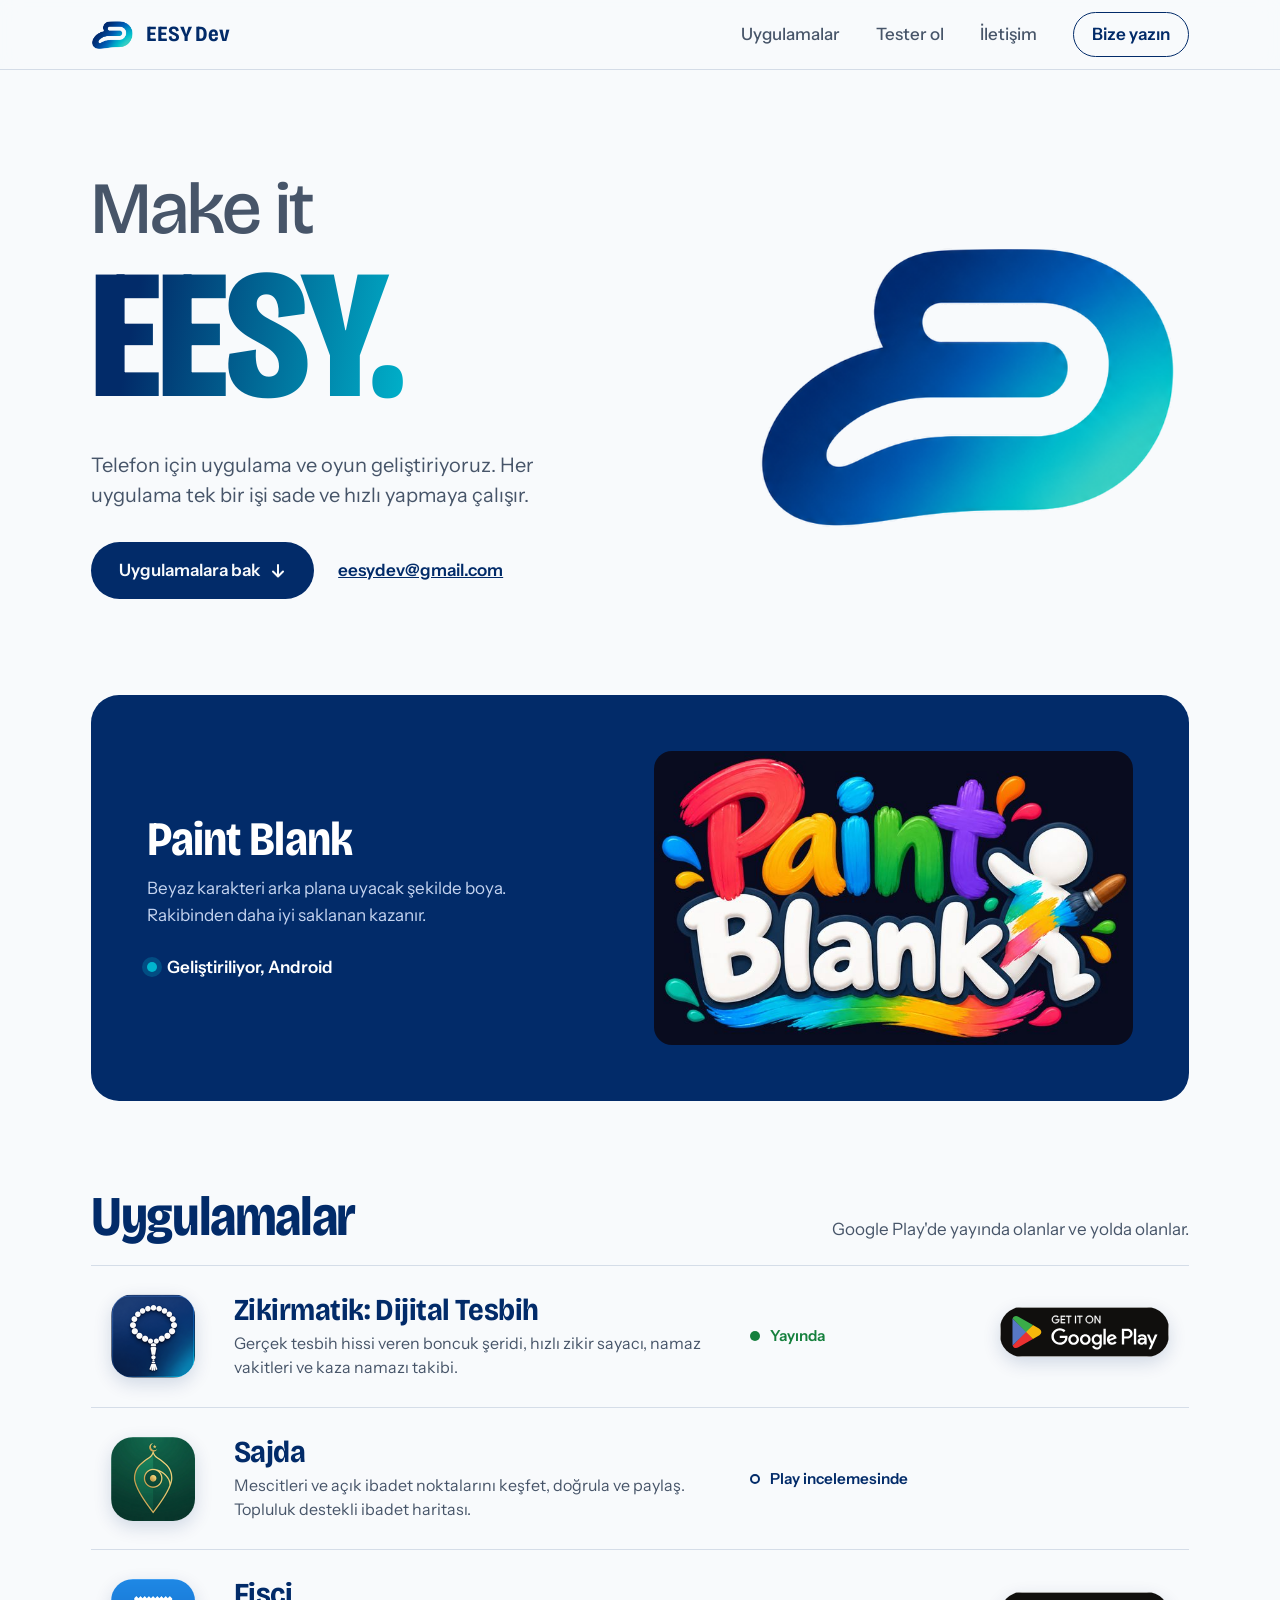
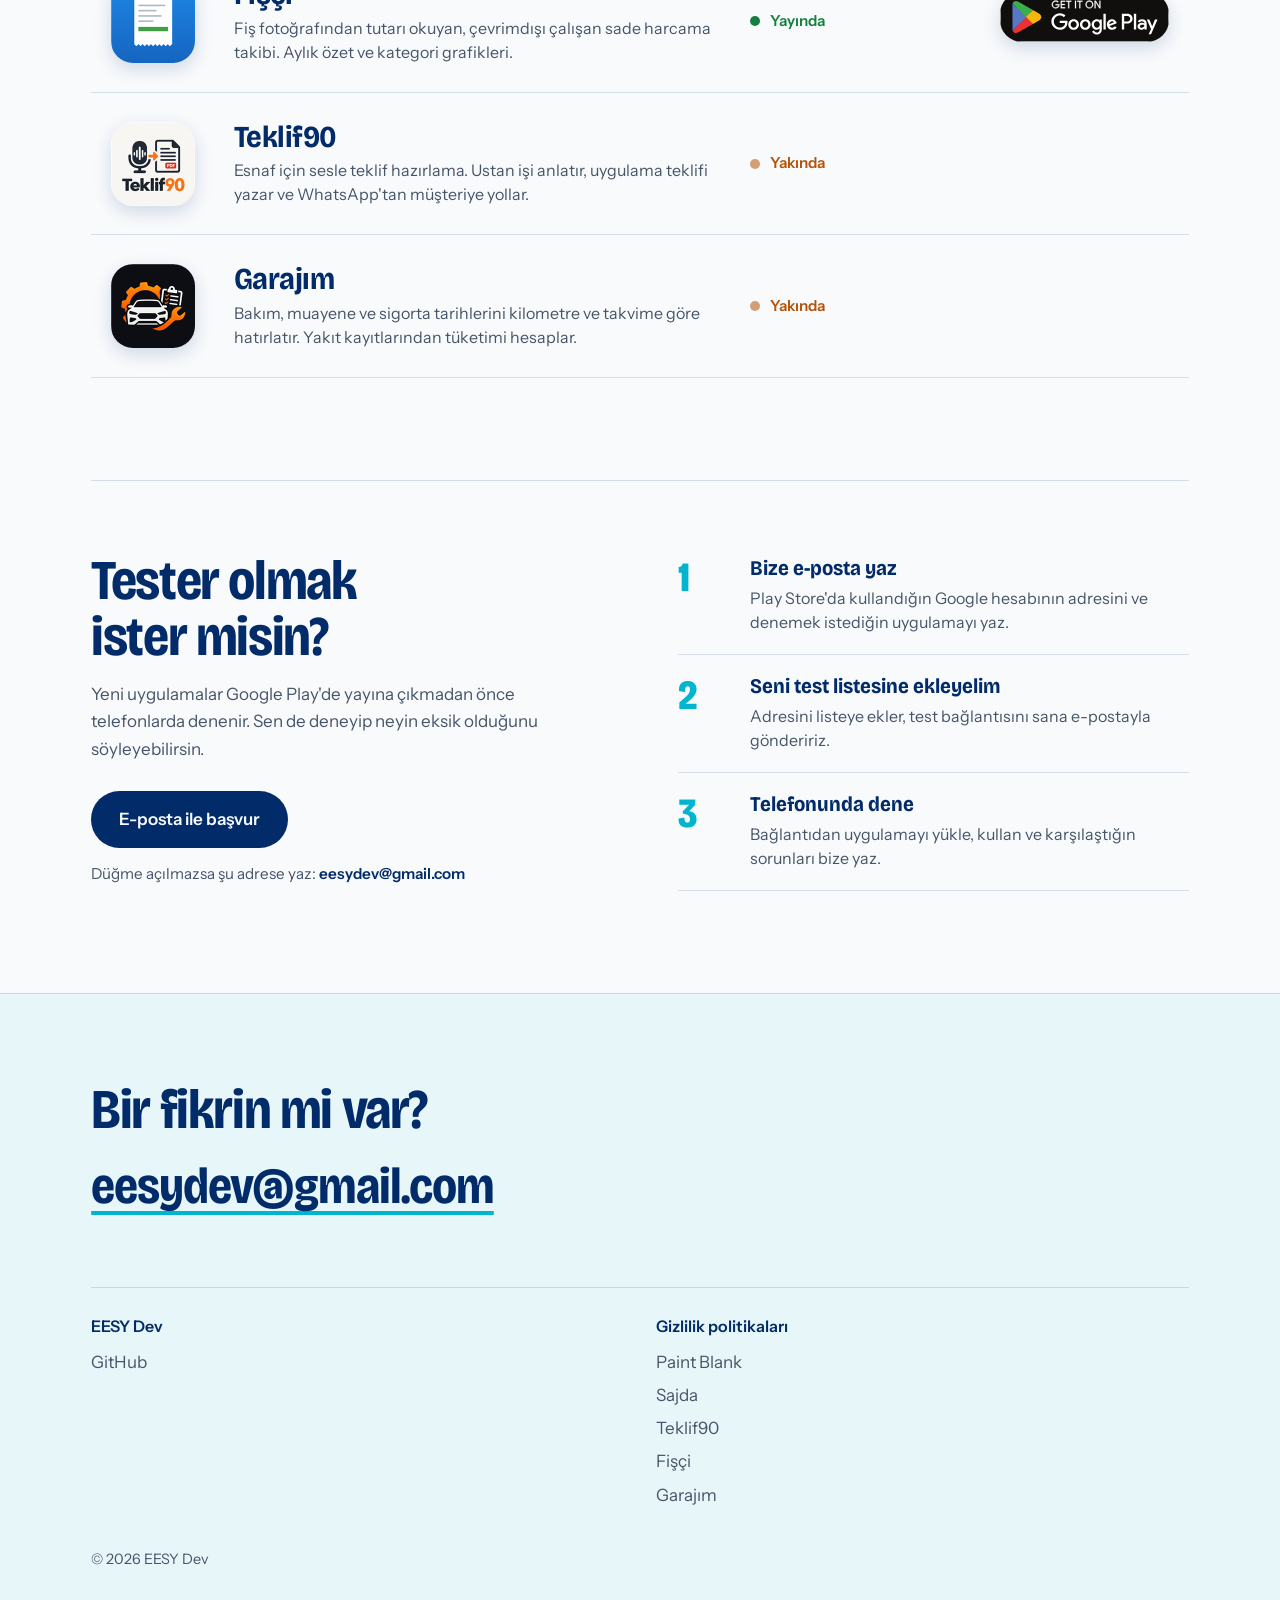
==== index.html @ b3c05db6 "Fişçi Play'de yayında: satır yeşil duruma alındı, Play rozeti bağlandı com.eesydev.fis_takip bağlant" ====
<!DOCTYPE html>
<html lang="tr">
<head>
<meta charset="UTF-8">
<meta name="viewport" content="width=device-width, initial-scale=1.0">
<title>EESY Dev | Make it EESY</title>
<meta name="description" content="EESY Dev telefon için uygulama ve oyun geliştirir. Zikirmatik ve Fişçi Google Play'de yayında; Sajda Play incelemesinde, Teklif90 ve Garajım yakında. Paint Blank geliştiriliyor.">
<meta name="author" content="EESY Dev">
<meta name="theme-color" content="#F8FAFC">
<link rel="icon" type="image/png" href="icons/favicon.png">
<link rel="apple-touch-icon" href="icons/favicon.png">
<meta property="og:type" content="website">
<meta property="og:title" content="EESY Dev | Make it EESY">
<meta property="og:description" content="EESY Dev telefon için uygulama ve oyun geliştirir. Zikirmatik ve Fişçi Google Play'de yayında; Sajda Play incelemesinde, Teklif90 ve Garajım yakında. Paint Blank geliştiriliyor.">
<meta property="og:image" content="https://emirsalih-dev.github.io/eesydev.github.io/icons/og-image.png">
<meta property="og:url" content="https://emirsalih-dev.github.io/eesydev.github.io/">
<meta name="twitter:card" content="summary_large_image">
<link rel="preconnect" href="https://fonts.googleapis.com">
<link rel="preconnect" href="https://fonts.gstatic.com" crossorigin>
<link href="https://fonts.googleapis.com/css2?family=Bricolage+Grotesque:opsz,wdth,wght@12..96,75..100,300..800&family=Instrument+Sans:wght@400;500;600&display=swap" rel="stylesheet">
<style>
  /* Düzen: sola yaslı büyük başlık + sağda kendini çizen logo şeridi; uygulamalar kart değil, ikonları renkli geniş satırlar. */
  :root {
    --paper: #F8FAFC;
    --ink: #0F172A;
    --navy: #022B69;
    --cyan: #00B5CD;
    --muted: #475569;
    --tint: #E6F6F9;
    --line: rgba(2, 43, 105, 0.14);
    --live: #15803D;
    --soon: #B45309;
    --display: "Bricolage Grotesque", "Segoe UI", system-ui, sans-serif;
    --body: "Instrument Sans", "Segoe UI", system-ui, sans-serif;
    --gutter: clamp(16px, 4vw, 56px);
    color-scheme: light;
  }

  * { box-sizing: border-box; }
  html { scroll-behavior: smooth; scroll-padding-top: 88px; }
  body {
    margin: 0;
    background: var(--paper);
    color: var(--ink);
    font: 400 1.0625rem/1.6 var(--body);
    -webkit-font-smoothing: antialiased;
  }
  a { color: inherit; }
  :focus-visible { outline: 3px solid var(--cyan); outline-offset: 3px; border-radius: 6px; }

  .wrap { width: 100%; max-width: 1200px; margin-inline: auto; padding-inline: var(--gutter); }

  /* ---------- Üst çubuk ---------- */
  .bar {
    position: sticky; top: env(safe-area-inset-top, 0px); z-index: 10;
    background: color-mix(in srgb, var(--paper) 88%, transparent);
    backdrop-filter: blur(10px);
    border-bottom: 1px solid var(--line);
  }
  .bar .wrap { display: flex; align-items: center; justify-content: space-between; gap: 16px; padding-block: 12px; }
  .brand { display: flex; align-items: center; gap: 12px; text-decoration: none; font: 700 1.35rem/1 var(--display); font-stretch: 85%; letter-spacing: -0.01em; color: var(--navy); }
  .brand img { height: 30px; width: auto; display: block; }
  .nav { display: flex; align-items: center; gap: clamp(16px, 3vw, 36px); }
  .nav a { text-decoration: none; font-weight: 500; color: var(--muted); }
  .nav a:hover { color: var(--navy); }
  .nav .mail { color: var(--navy); font-weight: 600; border: 1.5px solid var(--navy); padding: 8px 18px; border-radius: 999px; }
  .nav .mail:hover { background: var(--navy); color: var(--paper); }

  /* ---------- Hero ---------- */
  .hero { padding-block: clamp(40px, 8vw, 104px) clamp(48px, 8vw, 96px); }
  .hero .wrap { display: grid; grid-template-columns: minmax(0, 1.15fr) minmax(0, 0.85fr); align-items: center; gap: clamp(24px, 5vw, 72px); }
  h1 {
    margin: 0;
    font: 800 clamp(4.5rem, 15.5vw, 11.5rem)/0.84 var(--display);
    font-stretch: 82%;
    letter-spacing: -0.015em;
    color: var(--navy);
  }
  h1 span { display: block; }
  h1 .grad {
    width: fit-content;
    padding-right: 0.06em;
    background: linear-gradient(100deg, var(--navy) 15%, var(--cyan) 100%);
    -webkit-background-clip: text; background-clip: text;
    -webkit-text-fill-color: transparent; color: transparent;
  }
  h1 .small { font-size: 0.4em; font-weight: 500; font-stretch: 100%; letter-spacing: -0.02em; line-height: 1; margin-bottom: 0.18em; color: var(--muted); }
  .lede { max-width: 30rem; margin: clamp(24px, 3vw, 36px) 0 0; font-size: 1.25rem; line-height: 1.5; color: var(--muted); }
  .cta { display: flex; flex-wrap: wrap; align-items: center; gap: 12px 24px; margin-top: 32px; }
  .btn {
    display: inline-flex; align-items: center; gap: 10px;
    background: var(--navy); color: var(--paper);
    padding: 15px 28px; border-radius: 999px;
    font-weight: 600; text-decoration: none;
    transition: background .2s;
  }
  .btn:hover { background: #0a3d8f; }
  .btn svg { width: 16px; height: 16px; }
  .cta .plain { color: var(--navy); font-weight: 600; }

  .mark { width: 100%; max-width: 560px; justify-self: end; }
  .mark svg { display: block; width: 100%; height: auto; overflow: visible; }
  .pen { stroke-dasharray: 1; stroke-dashoffset: 1; animation: draw 2.6s cubic-bezier(.55, .05, .3, 1) .25s forwards; }
  @keyframes draw { to { stroke-dashoffset: 0; } }
  /* Çizgi bittiğinde kalmış olabilecek kıyıları yumuşakça doldurur, ani bir parça belirmez. */
  .net { opacity: 0; animation: net .7s ease-in 2.4s forwards; }
  @keyframes net { to { opacity: 1; } }

  /* ---------- Bölüm başlığı ---------- */
  .sec-head { display: flex; flex-wrap: wrap; align-items: baseline; justify-content: space-between; gap: 8px 32px; padding-bottom: 20px; }
  h2 { margin: 0; font: 700 clamp(2.25rem, 5vw, 3.5rem)/1 var(--display); font-stretch: 85%; letter-spacing: -0.025em; color: var(--navy); text-wrap: balance; }
  .sec-head p { margin: 0; color: var(--muted); max-width: 26rem; }

  /* ---------- Öne çıkan: Paint Blank ---------- */
  .feature { padding-bottom: clamp(48px, 7vw, 88px); }
  .panel {
    display: grid; grid-template-columns: minmax(0, 1fr) minmax(0, 1.05fr); align-items: center; gap: clamp(20px, 4vw, 56px);
    background: var(--navy); color: #EAF1FF;
    border-radius: 28px; padding: clamp(24px, 4.5vw, 56px);
    overflow: hidden;
  }
  .panel h3 { margin: 0 0 12px; font: 700 clamp(2rem, 4vw, 3rem)/1 var(--display); font-stretch: 85%; letter-spacing: -0.02em; color: #fff; }
  .panel p { margin: 0 0 24px; max-width: 28rem; color: #C5D4F0; }
  .panel .state { display: inline-flex; align-items: center; gap: 10px; font-weight: 600; color: #fff; }
  .panel .state i { width: 10px; height: 10px; border-radius: 50%; background: var(--cyan); box-shadow: 0 0 0 5px rgba(0, 181, 205, .25); }
  .panel img { display: block; width: 100%; height: auto; border-radius: 18px; }

  /* ---------- Uygulama satırları ---------- */
  .apps { padding-bottom: clamp(56px, 8vw, 104px); }
  .rows { list-style: none; margin: 0; padding: 0; border-top: 1px solid var(--line); }
  .row {
    display: grid; grid-template-columns: 84px minmax(0, 1fr) 190px 190px; align-items: center; gap: 12px clamp(16px, 3vw, 40px);
    padding: clamp(18px, 2.4vw, 28px) clamp(8px, 1.6vw, 20px);
    border-bottom: 1px solid var(--line);
    transition: background .25s;
  }
  .row:hover { background: var(--tint); }
  .row img { width: 84px; height: 84px; border-radius: 22px; display: block; box-shadow: 0 6px 18px rgba(2, 43, 105, .16); }
  .row h3 { margin: 0 0 4px; font: 700 clamp(1.4rem, 2.4vw, 1.9rem)/1.1 var(--display); font-stretch: 90%; letter-spacing: -0.015em; color: var(--navy); }
  .row p { margin: 0; color: var(--muted); max-width: 40rem; font-size: 1rem; line-height: 1.5; }
  .status { display: inline-flex; align-items: center; gap: 10px; font-weight: 600; font-size: .95rem; }
  .status i { width: 10px; height: 10px; border-radius: 50%; flex: none; }
  .st-live i { background: var(--live); } .st-live { color: var(--live); }
  .st-review i { background: transparent; border: 2px solid var(--navy); } .st-review { color: var(--navy); }
  .st-soon i { background: var(--soon); opacity: .55; } .st-soon { color: var(--soon); }
  .act { justify-self: end; }
  .play { display: inline-block; line-height: 0; border-radius: 8px; }
  .play img { display: block; height: 50px; width: auto; transition: transform .2s; }
  .play:hover img { transform: translateY(-2px); }

  /* ---------- Tester çağrısı ---------- */
  .tester { padding-bottom: clamp(56px, 8vw, 104px); }
  .tester-grid { display: grid; grid-template-columns: minmax(0, 1fr) minmax(0, 1fr); gap: clamp(28px, 6vw, 88px); align-items: start; border-top: 1px solid var(--line); padding-top: clamp(40px, 6vw, 72px); }
  .tester p { margin: 16px 0 0; color: var(--muted); max-width: 30rem; }
  .tester .cta { margin-top: 28px; }
  .tester .addr { margin-top: 14px; font-size: .95rem; color: var(--muted); }
  .tester .addr b { color: var(--navy); font-weight: 600; user-select: all; }
  .steps { list-style: none; margin: 0; padding: 0; counter-reset: step; }
  .steps li { counter-increment: step; display: grid; grid-template-columns: 56px minmax(0, 1fr); gap: 16px; padding-block: 20px; border-bottom: 1px solid var(--line); }
  .steps li:first-child { padding-top: 4px; }
  .steps li::before { content: counter(step); font: 800 2.6rem/1 var(--display); font-stretch: 80%; color: var(--cyan); }
  .steps h3 { margin: 0 0 4px; font: 700 1.3rem/1.2 var(--display); font-stretch: 90%; color: var(--navy); }
  .steps p { margin: 0; font-size: 1rem; line-height: 1.5; }

  /* ---------- İletişim + alt bilgi ---------- */
  footer { background: var(--tint); border-top: 1px solid var(--line); padding-block: clamp(48px, 7vw, 88px) 32px; }
  .contact h2 { margin-bottom: 20px; }
  .mailaddr { display: inline-block; font: 700 clamp(1.5rem, 4.6vw, 3.2rem)/1.1 var(--display); font-stretch: 85%; letter-spacing: -0.02em; color: var(--navy); text-decoration: underline; text-decoration-color: var(--cyan); text-decoration-thickness: 4px; text-underline-offset: 8px; overflow-wrap: anywhere; }
  .cols { display: grid; grid-template-columns: repeat(auto-fit, minmax(180px, 1fr)); gap: 32px; margin-top: clamp(40px, 6vw, 72px); padding-top: 28px; border-top: 1px solid var(--line); }
  .cols h4 { margin: 0 0 10px; font: 600 1rem var(--body); color: var(--navy); }
  .cols a { display: block; text-decoration: none; color: var(--muted); padding-block: 3px; }
  .cols a:hover { color: var(--navy); text-decoration: underline; }
  .copy { margin: 36px 0 0; color: var(--muted); font-size: .9rem; }

  /* ---------- Dar ekran ---------- */
  @media (max-width: 900px) {
    .hero .wrap { grid-template-columns: minmax(0, 1fr); }
    .mark { justify-self: start; max-width: 380px; order: -1; }
    .panel { grid-template-columns: minmax(0, 1fr); }
    .row { grid-template-columns: 64px minmax(0, 1fr); }
    .row img { width: 64px; height: 64px; border-radius: 17px; }
    .row .status, .row .act { grid-column: 2; justify-self: start; }
    .nav a:not(.mail) { display: none; }
    .tester-grid { grid-template-columns: minmax(0, 1fr); }
  }

  @media (prefers-reduced-motion: reduce) {
    html { scroll-behavior: auto; }
    .pen { animation: none; stroke-dashoffset: 0; }
    .net { animation: none; opacity: 1; }
  }
</style>
</head>
<body>

<header class="bar">
  <div class="wrap">
    <a class="brand" href="#top" aria-label="EESY Dev ana sayfa">
      <img src="icons/eesy-logo.png" alt="">
      <span>EESY Dev</span>
    </a>
    <nav class="nav" aria-label="Ana menü">
      <a href="#uygulamalar">Uygulamalar</a>
      <a href="#tester">Tester ol</a>
      <a href="#iletisim">İletişim</a>
      <a class="mail" href="#iletisim">Bize yazın</a>
    </nav>
  </div>
</header>

<main id="top">
  <section class="hero">
    <div class="wrap">
      <div>
        <h1><span class="small">Make it</span><span class="grad">EESY.</span></h1>
        <p class="lede">Telefon için uygulama ve oyun geliştiriyoruz. Her uygulama tek bir işi sade ve hızlı yapmaya çalışır.</p>
        <div class="cta">
          <a class="btn" href="#uygulamalar">Uygulamalara bak
            <svg viewBox="0 0 16 16" fill="none" stroke="currentColor" stroke-width="2" stroke-linecap="round" stroke-linejoin="round" aria-hidden="true"><path d="M8 2v11M3 8.5 8 13.5 13 8.5"/></svg>
          </a>
          <a class="plain" href="#iletisim">eesydev@gmail.com</a>
        </div>
      </div>

      <div class="mark" aria-hidden="true">
        <svg viewBox="0 0 620 430">
          <defs>
            <mask id="reveal" maskUnits="userSpaceOnUse" x="-20" y="-20" width="660" height="470">
              <path class="pen" pathLength="1" fill="none" stroke="#fff" stroke-width="170" stroke-linecap="round" stroke-linejoin="round"
                d="M215 75 C 260 30, 420 20, 500 60 S 600 180, 550 270 S 400 390, 250 385 S 40 380, 40 300 S 120 215, 200 190 L 330 192 L 450 185"/>
              <rect class="net" x="-20" y="-20" width="660" height="470" fill="#fff"/>
            </mask>
          </defs>
          <image id="logoImg" href="icons/eesy-logo.png" width="620" height="430" mask="url(#reveal)"/>
        </svg>
      </div>
    </div>
  </section>

  <section class="feature">
    <div class="wrap">
      <div class="panel">
        <div>
          <h3>Paint Blank</h3>
          <p>Beyaz karakteri arka plana uyacak şekilde boya. Rakibinden daha iyi saklanan kazanır.</p>
          <span class="state"><i></i>Geliştiriliyor, Android</span>
        </div>
        <img src="icons/paintblank.jpg" alt="Paint Blank logosu">
      </div>
    </div>
  </section>

  <section class="apps" id="uygulamalar">
    <div class="wrap">
      <div class="sec-head">
        <h2>Uygulamalar</h2>
        <p>Google Play'de yayında olanlar ve yolda olanlar.</p>
      </div>

      <ul class="rows">
        <li class="row">
          <img src="icons/app-zikirmatik.png" alt="Zikirmatik simgesi" width="84" height="84">
          <div>
            <h3>Zikirmatik: Dijital Tesbih</h3>
            <p>Gerçek tesbih hissi veren boncuk şeridi, hızlı zikir sayacı, namaz vakitleri ve kaza namazı takibi.</p>
          </div>
          <span class="status st-live"><i></i>Yayında</span>
          <div class="act"><a class="play" href="https://play.google.com/store/apps/details?id=com.eesydev.zikirmatik3dtesbih&amp;hl=tr" target="_blank" rel="noopener"><img src="icons/google-play-badge.svg" alt="Google Play'den indirin" width="169" height="50"></a></div>
        </li>

        <li class="row">
          <img src="icons/app-sajda.png" alt="Sajda simgesi" width="84" height="84">
          <div>
            <h3>Sajda</h3>
            <p>Mescitleri ve açık ibadet noktalarını keşfet, doğrula ve paylaş. Topluluk destekli ibadet haritası.</p>
          </div>
          <span class="status st-review"><i></i>Play incelemesinde</span>
        </li>

        <li class="row">
          <img src="icons/app-fisci.png" alt="Fişçi simgesi" width="84" height="84">
          <div>
            <h3>Fişçi</h3>
            <p>Fiş fotoğrafından tutarı okuyan, çevrimdışı çalışan sade harcama takibi. Aylık özet ve kategori grafikleri.</p>
          </div>
          <span class="status st-live"><i></i>Yayında</span>
          <div class="act"><a class="play" href="https://play.google.com/store/apps/details?id=com.eesydev.fis_takip&amp;hl=tr" target="_blank" rel="noopener"><img src="icons/google-play-badge.svg" alt="Google Play'den indirin" width="169" height="50"></a></div>
        </li>

        <li class="row">
          <img src="icons/app-teklif90.png" alt="Teklif90 simgesi" width="84" height="84">
          <div>
            <h3>Teklif90</h3>
            <p>Esnaf için sesle teklif hazırlama. Ustan işi anlatır, uygulama teklifi yazar ve WhatsApp'tan müşteriye yollar.</p>
          </div>
          <span class="status st-soon"><i></i>Yakında</span>
        </li>

        <li class="row">
          <img src="icons/app-garajim.png" alt="Garajım simgesi" width="84" height="84">
          <div>
            <h3>Garajım</h3>
            <p>Bakım, muayene ve sigorta tarihlerini kilometre ve takvime göre hatırlatır. Yakıt kayıtlarından tüketimi hesaplar.</p>
          </div>
          <span class="status st-soon"><i></i>Yakında</span>
        </li>
      </ul>
    </div>
  </section>

  <section class="tester" id="tester">
    <div class="wrap"><div class="tester-grid">
      <div>
        <h2>Tester olmak ister misin?</h2>
        <p>Yeni uygulamalar Google Play'de yayına çıkmadan önce telefonlarda denenir. Sen de deneyip neyin eksik olduğunu söyleyebilirsin.</p>
        <div class="cta">
          <a class="btn" href="mailto:eesydev@gmail.com?subject=Tester%20ba%C5%9Fvurusu&body=Merhaba%2C%0A%0ATester%20olmak%20istiyorum.%0A%0APlay%20Store'da%20kulland%C4%B1%C4%9F%C4%B1m%20Google%20hesab%C4%B1%20(Gmail%20adresim)%3A%20%0ADenemek%20istedi%C4%9Fim%20uygulama%3A%20%0ATelefon%20modelim%3A%20%0A">E-posta ile başvur</a>
        </div>
        <p class="addr">Düğme açılmazsa şu adrese yaz: <b>eesydev@gmail.com</b></p>
      </div>

      <ol class="steps">
        <li>
          <div>
            <h3>Bize e-posta yaz</h3>
            <p>Play Store'da kullandığın Google hesabının adresini ve denemek istediğin uygulamayı yaz.</p>
          </div>
        </li>
        <li>
          <div>
            <h3>Seni test listesine ekleyelim</h3>
            <p>Adresini listeye ekler, test bağlantısını sana e-postayla göndeririz.</p>
          </div>
        </li>
        <li>
          <div>
            <h3>Telefonunda dene</h3>
            <p>Bağlantıdan uygulamayı yükle, kullan ve karşılaştığın sorunları bize yaz.</p>
          </div>
        </li>
      </ol>
    </div></div>
  </section>
</main>

<footer id="iletisim">
  <div class="wrap">
    <div class="contact">
      <h2>Bir fikrin mi var?</h2>
      <a class="mailaddr" href="mailto:eesydev@gmail.com">eesydev@gmail.com</a>
    </div>

    <div class="cols">
      <div>
        <h4>EESY Dev</h4>
        <a href="https://github.com/emirsalih-dev" target="_blank" rel="noopener">GitHub</a>
      </div>
      <div>
        <h4>Gizlilik politikaları</h4>
        <a href="paintblank/privacy.html">Paint Blank</a>
        <a href="sajda/privacy.html">Sajda</a>
        <a href="teklif90/privacy.html">Teklif90</a>
        <a href="fisci/privacy.html">Fişçi</a>
        <a href="garajim/privacy.html">Garajım</a>
      </div>
    </div>
    <p class="copy">&copy; 2026 EESY Dev</p>
  </div>
</footer>

<script>
  // Çizim bitince maskeyi kaldır: köşelerde eksik kalan yer olmasın.
  (function () {
    var img = document.getElementById('logoImg');
    var net = document.querySelector('.net');
    if (!img || !net) return;
    var done = function () { img.removeAttribute('mask'); };
    net.addEventListener('animationend', done);
    if (window.matchMedia('(prefers-reduced-motion: reduce)').matches) done();
  })();
</script>
</body>
</html>
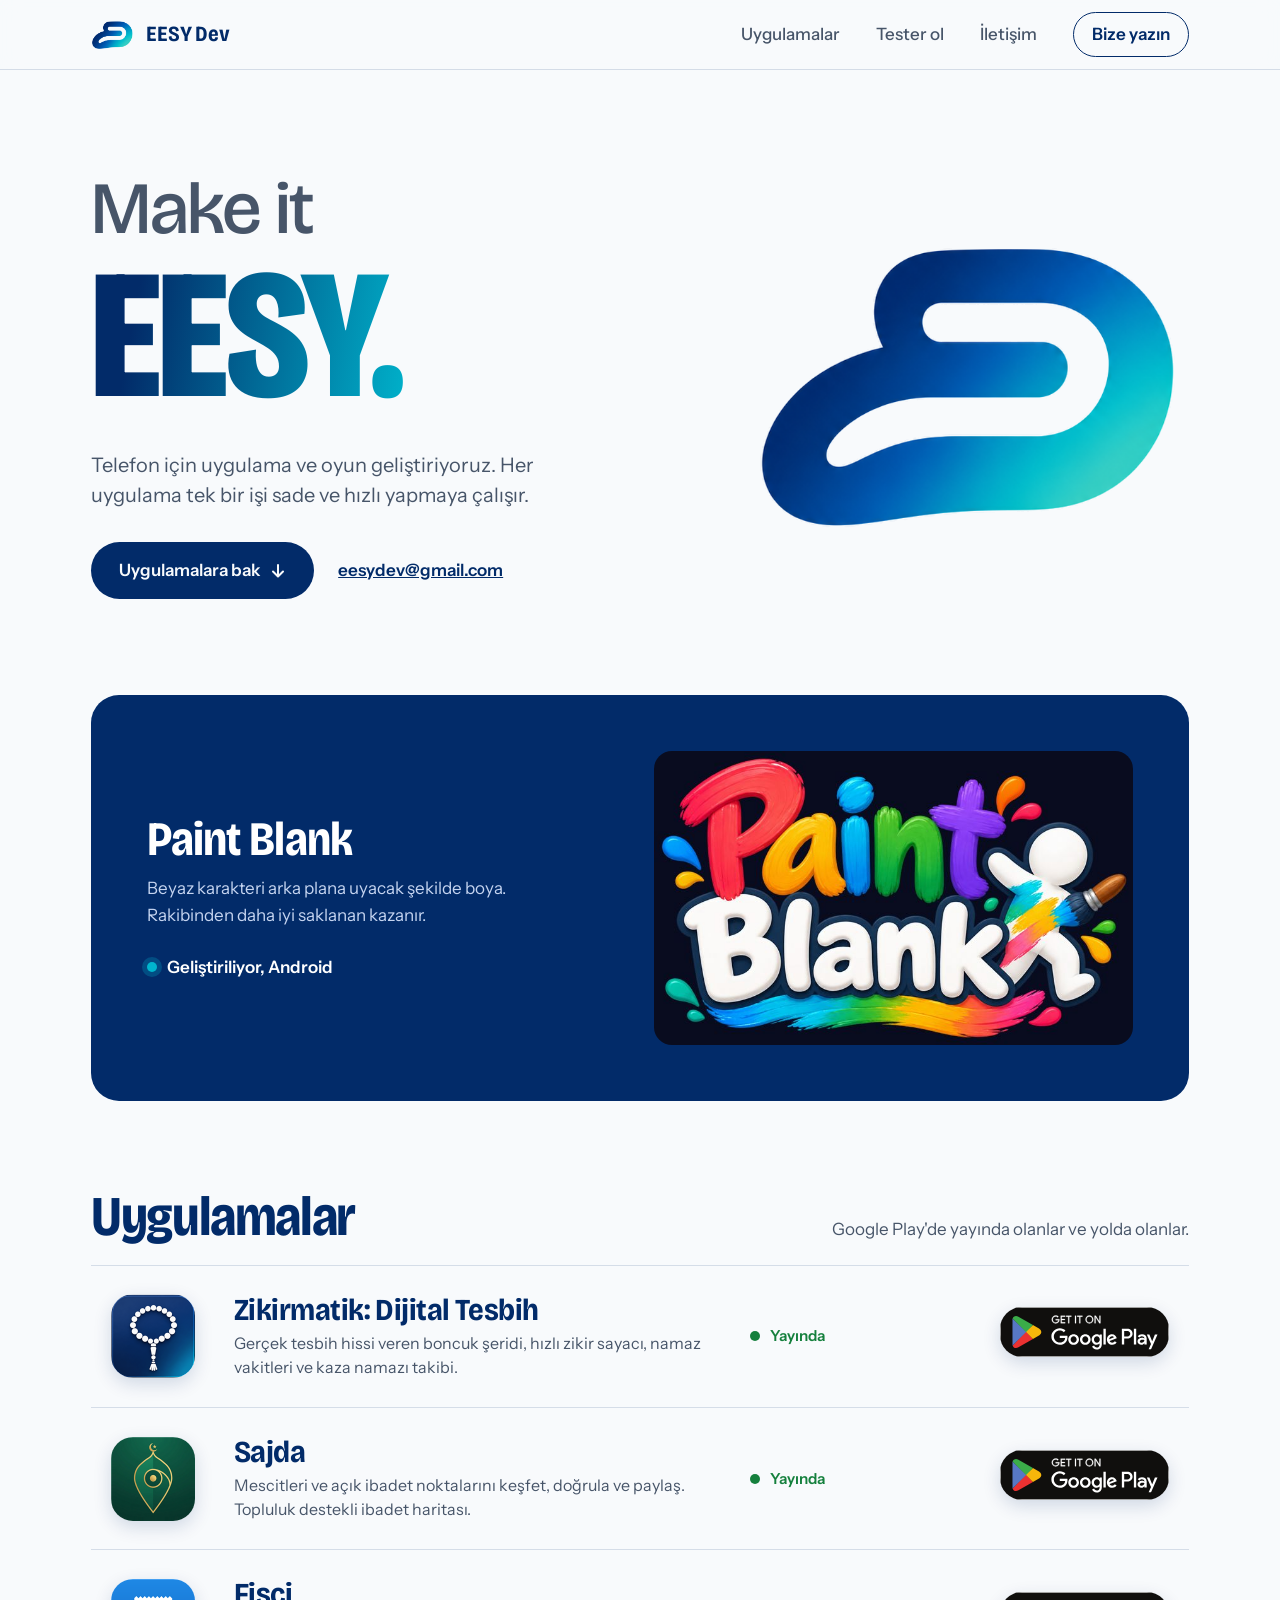
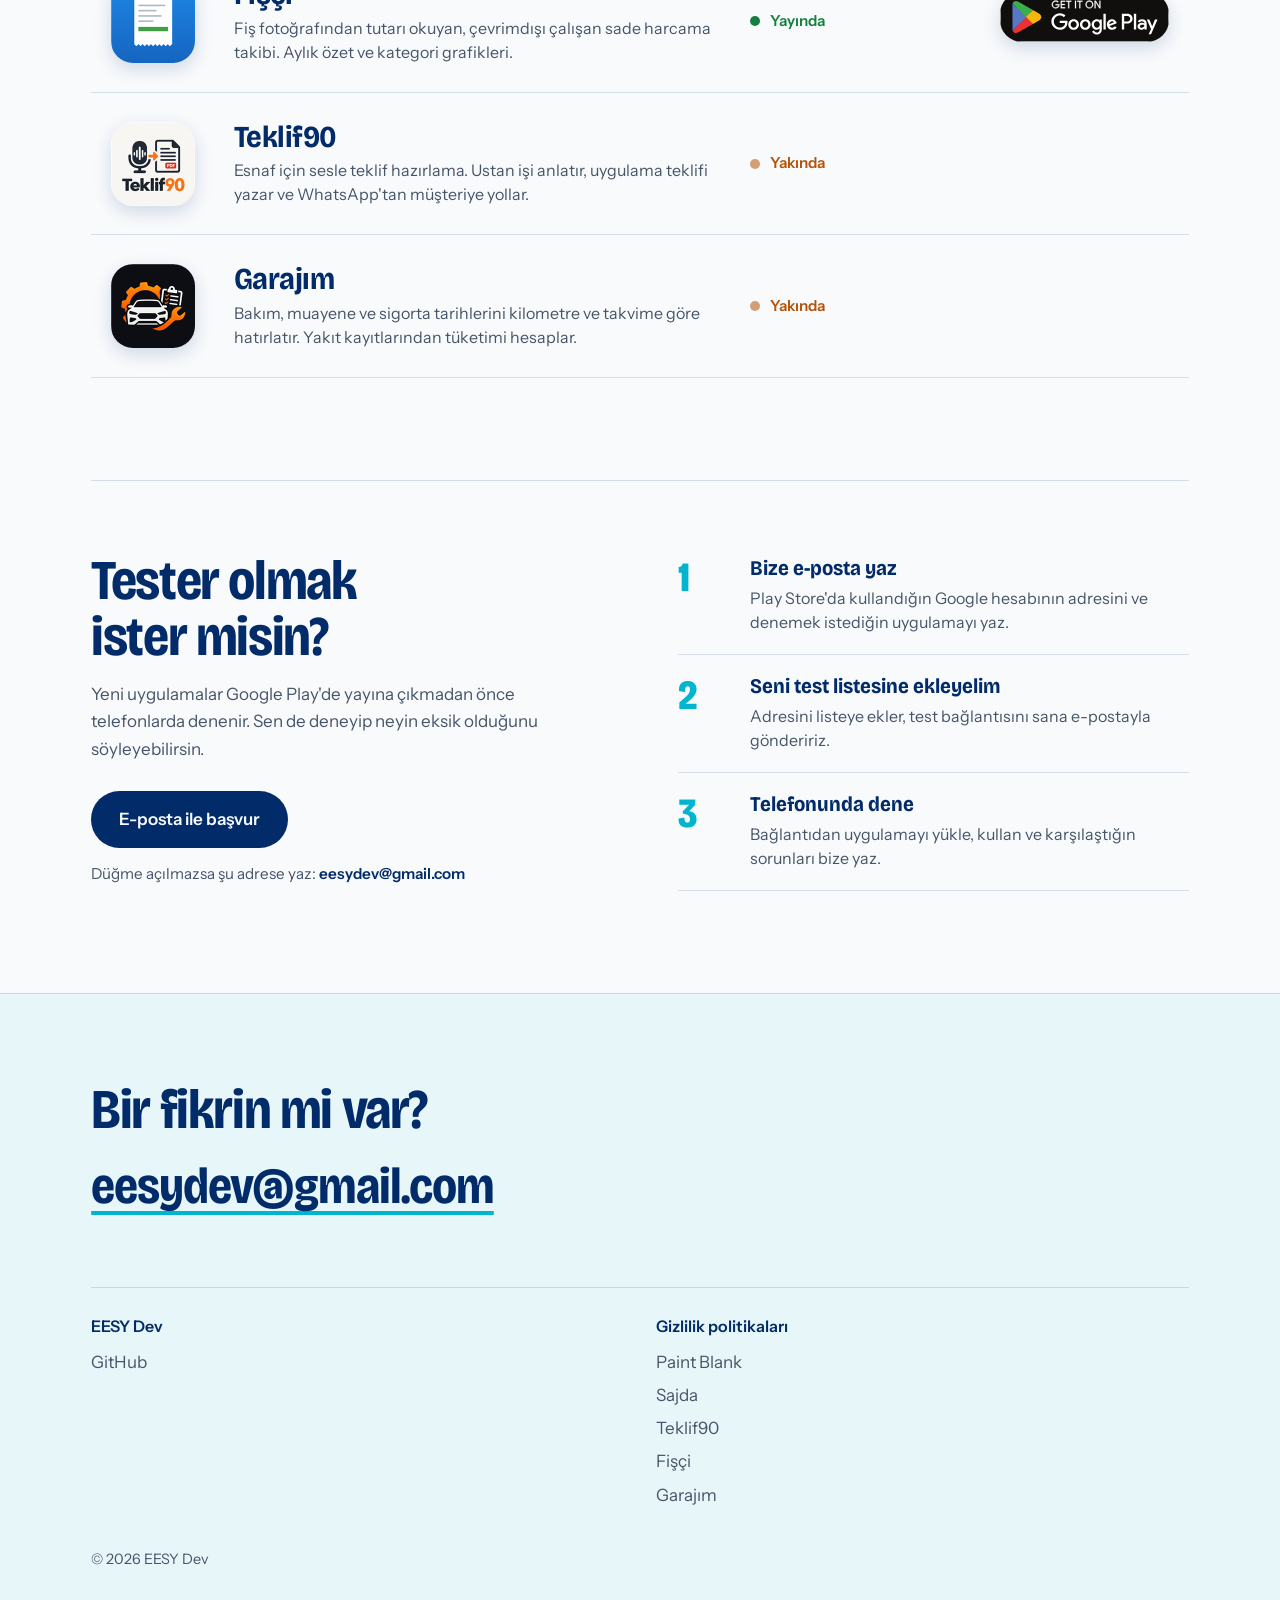
==== commit 743de674: "Sajda Play'de yayında: satır yeşil duruma alındı, Play rozeti bağlandı" ====
--- a/index.html
+++ b/index.html
@@ -4,14 +4,14 @@
 <meta charset="UTF-8">
 <meta name="viewport" content="width=device-width, initial-scale=1.0">
 <title>EESY Dev | Make it EESY</title>
-<meta name="description" content="EESY Dev telefon için uygulama ve oyun geliştirir. Zikirmatik ve Fişçi Google Play'de yayında; Sajda Play incelemesinde, Teklif90 ve Garajım yakında. Paint Blank geliştiriliyor.">
+<meta name="description" content="EESY Dev telefon için uygulama ve oyun geliştirir. Zikirmatik, Sajda ve Fişçi Google Play'de yayında; Teklif90 ve Garajım yakında. Paint Blank geliştiriliyor.">
 <meta name="author" content="EESY Dev">
 <meta name="theme-color" content="#F8FAFC">
 <link rel="icon" type="image/png" href="icons/favicon.png">
 <link rel="apple-touch-icon" href="icons/favicon.png">
 <meta property="og:type" content="website">
 <meta property="og:title" content="EESY Dev | Make it EESY">
-<meta property="og:description" content="EESY Dev telefon için uygulama ve oyun geliştirir. Zikirmatik ve Fişçi Google Play'de yayında; Sajda Play incelemesinde, Teklif90 ve Garajım yakında. Paint Blank geliştiriliyor.">
+<meta property="og:description" content="EESY Dev telefon için uygulama ve oyun geliştirir. Zikirmatik, Sajda ve Fişçi Google Play'de yayında; Teklif90 ve Garajım yakında. Paint Blank geliştiriliyor.">
 <meta property="og:image" content="https://emirsalih-dev.github.io/eesydev.github.io/icons/og-image.png">
 <meta property="og:url" content="https://emirsalih-dev.github.io/eesydev.github.io/">
 <meta name="twitter:card" content="summary_large_image">
@@ -274,7 +274,8 @@
             <h3>Sajda</h3>
             <p>Mescitleri ve açık ibadet noktalarını keşfet, doğrula ve paylaş. Topluluk destekli ibadet haritası.</p>
           </div>
-          <span class="status st-review"><i></i>Play incelemesinde</span>
+          <span class="status st-live"><i></i>Yayında</span>
+          <div class="act"><a class="play" href="https://play.google.com/store/apps/details?id=com.eesydev.sajda&amp;hl=tr" target="_blank" rel="noopener"><img src="icons/google-play-badge.svg" alt="Google Play'den indirin" width="169" height="50"></a></div>
         </li>
 
         <li class="row">
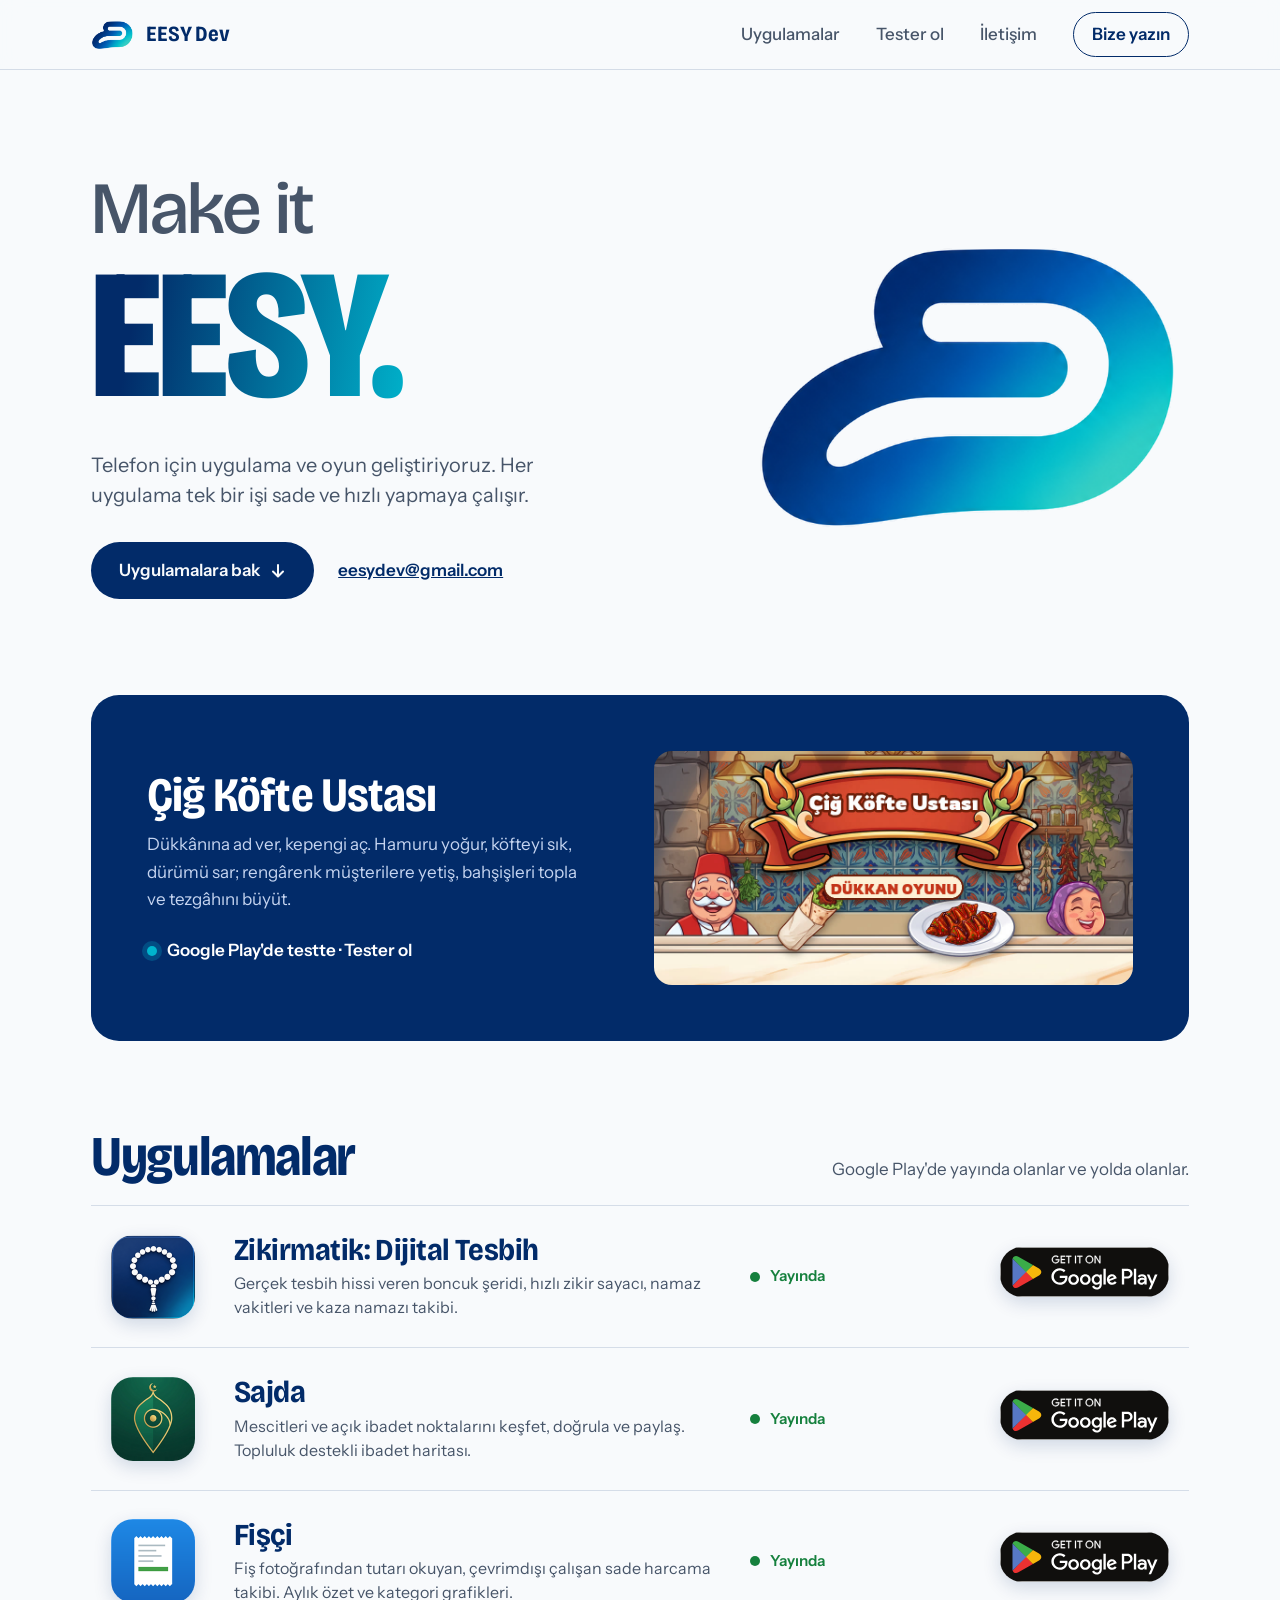
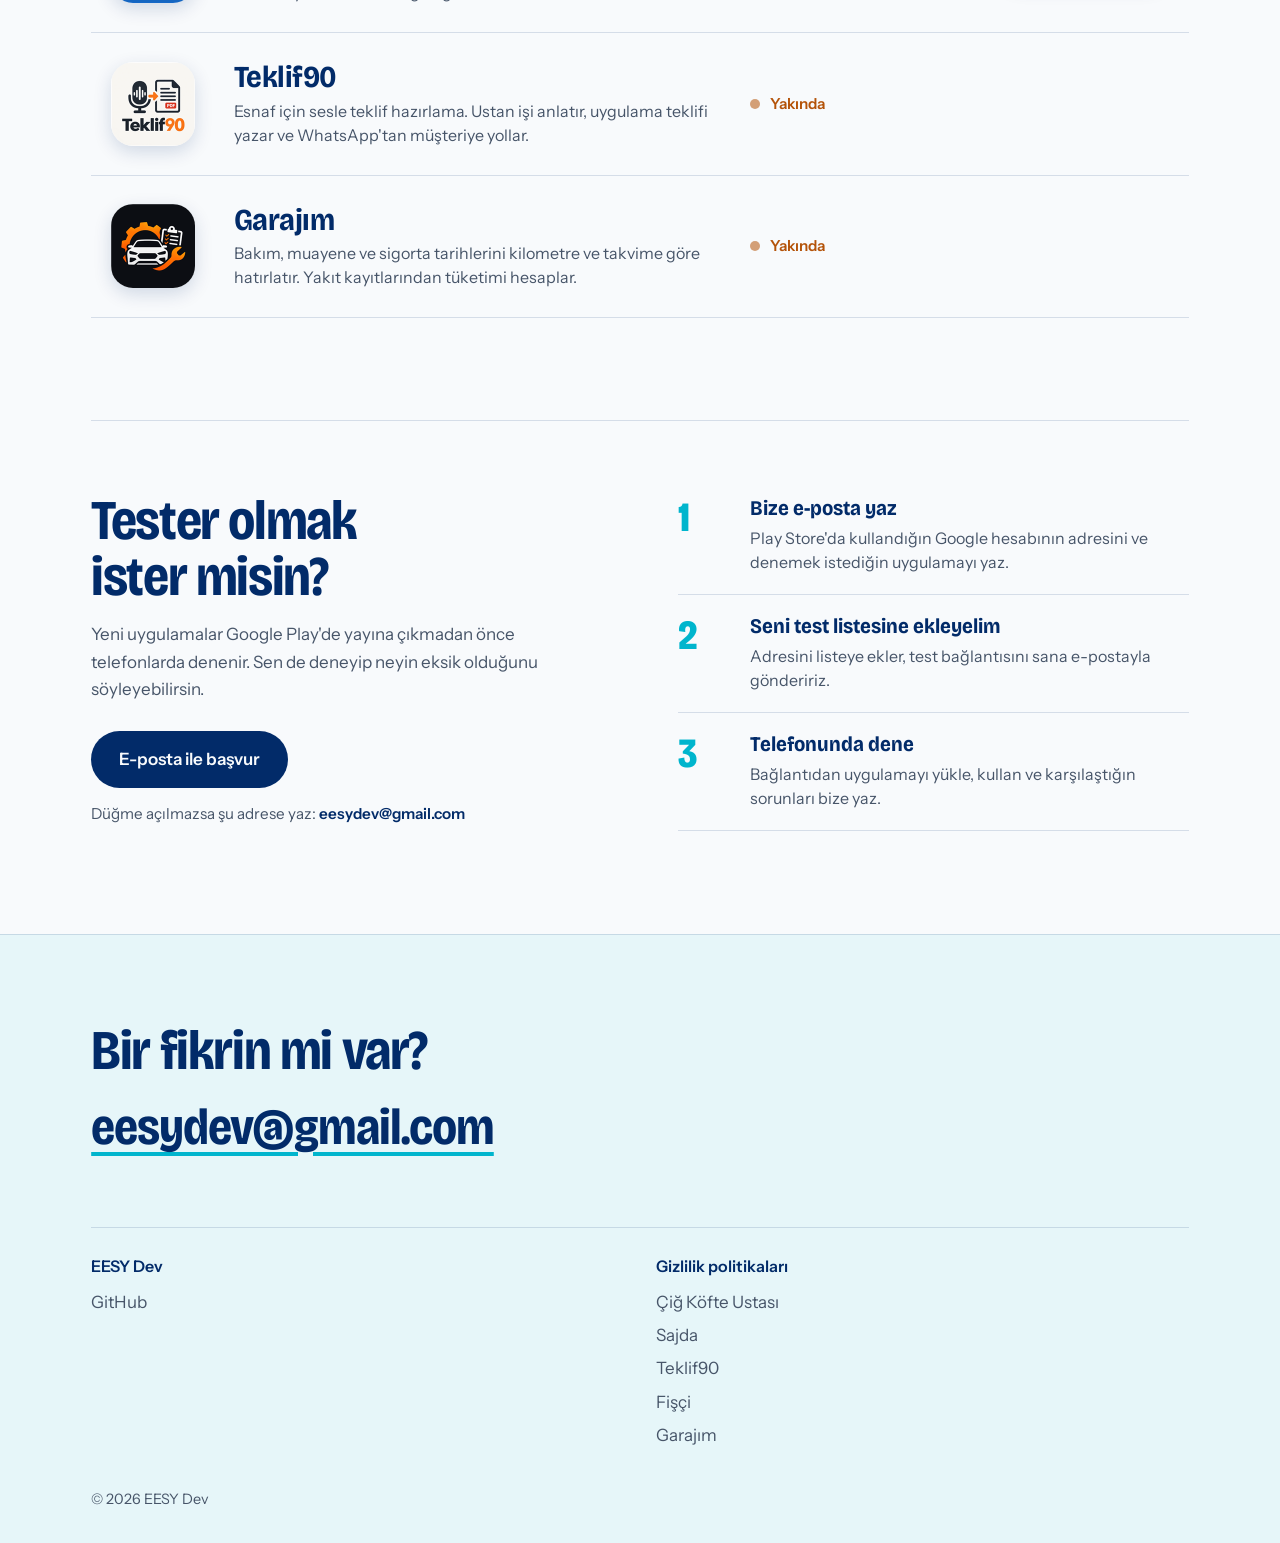
==== commit be6d9ebd: "Ana sayfa: Paint Blank askıya alındı, öne çıkan oyun Çiğ Köfte Ustası Co-Authored-By: Claude Opus 5." ====
--- a/index.html
+++ b/index.html
@@ -4,14 +4,14 @@
 <meta charset="UTF-8">
 <meta name="viewport" content="width=device-width, initial-scale=1.0">
 <title>EESY Dev | Make it EESY</title>
-<meta name="description" content="EESY Dev telefon için uygulama ve oyun geliştirir. Zikirmatik, Sajda ve Fişçi Google Play'de yayında; Teklif90 ve Garajım yakında. Paint Blank geliştiriliyor.">
+<meta name="description" content="EESY Dev telefon için uygulama ve oyun geliştirir. Zikirmatik, Sajda ve Fişçi Google Play'de yayında; Çiğ Köfte Ustası testte; Teklif90 ve Garajım yakında.">
 <meta name="author" content="EESY Dev">
 <meta name="theme-color" content="#F8FAFC">
 <link rel="icon" type="image/png" href="icons/favicon.png">
 <link rel="apple-touch-icon" href="icons/favicon.png">
 <meta property="og:type" content="website">
 <meta property="og:title" content="EESY Dev | Make it EESY">
-<meta property="og:description" content="EESY Dev telefon için uygulama ve oyun geliştirir. Zikirmatik, Sajda ve Fişçi Google Play'de yayında; Teklif90 ve Garajım yakında. Paint Blank geliştiriliyor.">
+<meta property="og:description" content="EESY Dev telefon için uygulama ve oyun geliştirir. Zikirmatik, Sajda ve Fişçi Google Play'de yayında; Çiğ Köfte Ustası testte; Teklif90 ve Garajım yakında.">
 <meta property="og:image" content="https://emirsalih-dev.github.io/eesydev.github.io/icons/og-image.png">
 <meta property="og:url" content="https://emirsalih-dev.github.io/eesydev.github.io/">
 <meta name="twitter:card" content="summary_large_image">
@@ -111,7 +111,7 @@
   h2 { margin: 0; font: 700 clamp(2.25rem, 5vw, 3.5rem)/1 var(--display); font-stretch: 85%; letter-spacing: -0.025em; color: var(--navy); text-wrap: balance; }
   .sec-head p { margin: 0; color: var(--muted); max-width: 26rem; }
 
-  /* ---------- Öne çıkan: Paint Blank ---------- */
+  /* ---------- Öne çıkan: Çiğ Köfte Ustası ---------- */
   .feature { padding-bottom: clamp(48px, 7vw, 88px); }
   .panel {
     display: grid; grid-template-columns: minmax(0, 1fr) minmax(0, 1.05fr); align-items: center; gap: clamp(20px, 4vw, 56px);
@@ -121,7 +121,7 @@
   }
   .panel h3 { margin: 0 0 12px; font: 700 clamp(2rem, 4vw, 3rem)/1 var(--display); font-stretch: 85%; letter-spacing: -0.02em; color: #fff; }
   .panel p { margin: 0 0 24px; max-width: 28rem; color: #C5D4F0; }
-  .panel .state { display: inline-flex; align-items: center; gap: 10px; font-weight: 600; color: #fff; }
+  .panel .state { text-decoration: none; display: inline-flex; align-items: center; gap: 10px; font-weight: 600; color: #fff; }
   .panel .state i { width: 10px; height: 10px; border-radius: 50%; background: var(--cyan); box-shadow: 0 0 0 5px rgba(0, 181, 205, .25); }
   .panel img { display: block; width: 100%; height: auto; border-radius: 18px; }
 
@@ -241,11 +241,11 @@
     <div class="wrap">
       <div class="panel">
         <div>
-          <h3>Paint Blank</h3>
-          <p>Beyaz karakteri arka plana uyacak şekilde boya. Rakibinden daha iyi saklanan kazanır.</p>
-          <span class="state"><i></i>Geliştiriliyor, Android</span>
+          <h3>Çiğ Köfte Ustası</h3>
+          <p>Dükkânına ad ver, kepengi aç. Hamuru yoğur, köfteyi sık, dürümü sar; rengârenk müşterilere yetiş, bahşişleri topla ve tezgâhını büyüt.</p>
+          <a class="state" href="#tester"><i></i>Google Play'de testte · Tester ol</a>
         </div>
-        <img src="icons/paintblank.jpg" alt="Paint Blank logosu">
+        <img src="icons/cigkofte.jpg" alt="Çiğ Köfte Ustası: Dükkan Oyunu tanıtım görseli" width="1024" height="500">
       </div>
     </div>
   </section>
@@ -358,7 +358,7 @@
       </div>
       <div>
         <h4>Gizlilik politikaları</h4>
-        <a href="paintblank/privacy.html">Paint Blank</a>
+        <a href="cigkofte/privacy.html">Çiğ Köfte Ustası</a>
         <a href="sajda/privacy.html">Sajda</a>
         <a href="teklif90/privacy.html">Teklif90</a>
         <a href="fisci/privacy.html">Fişçi</a>
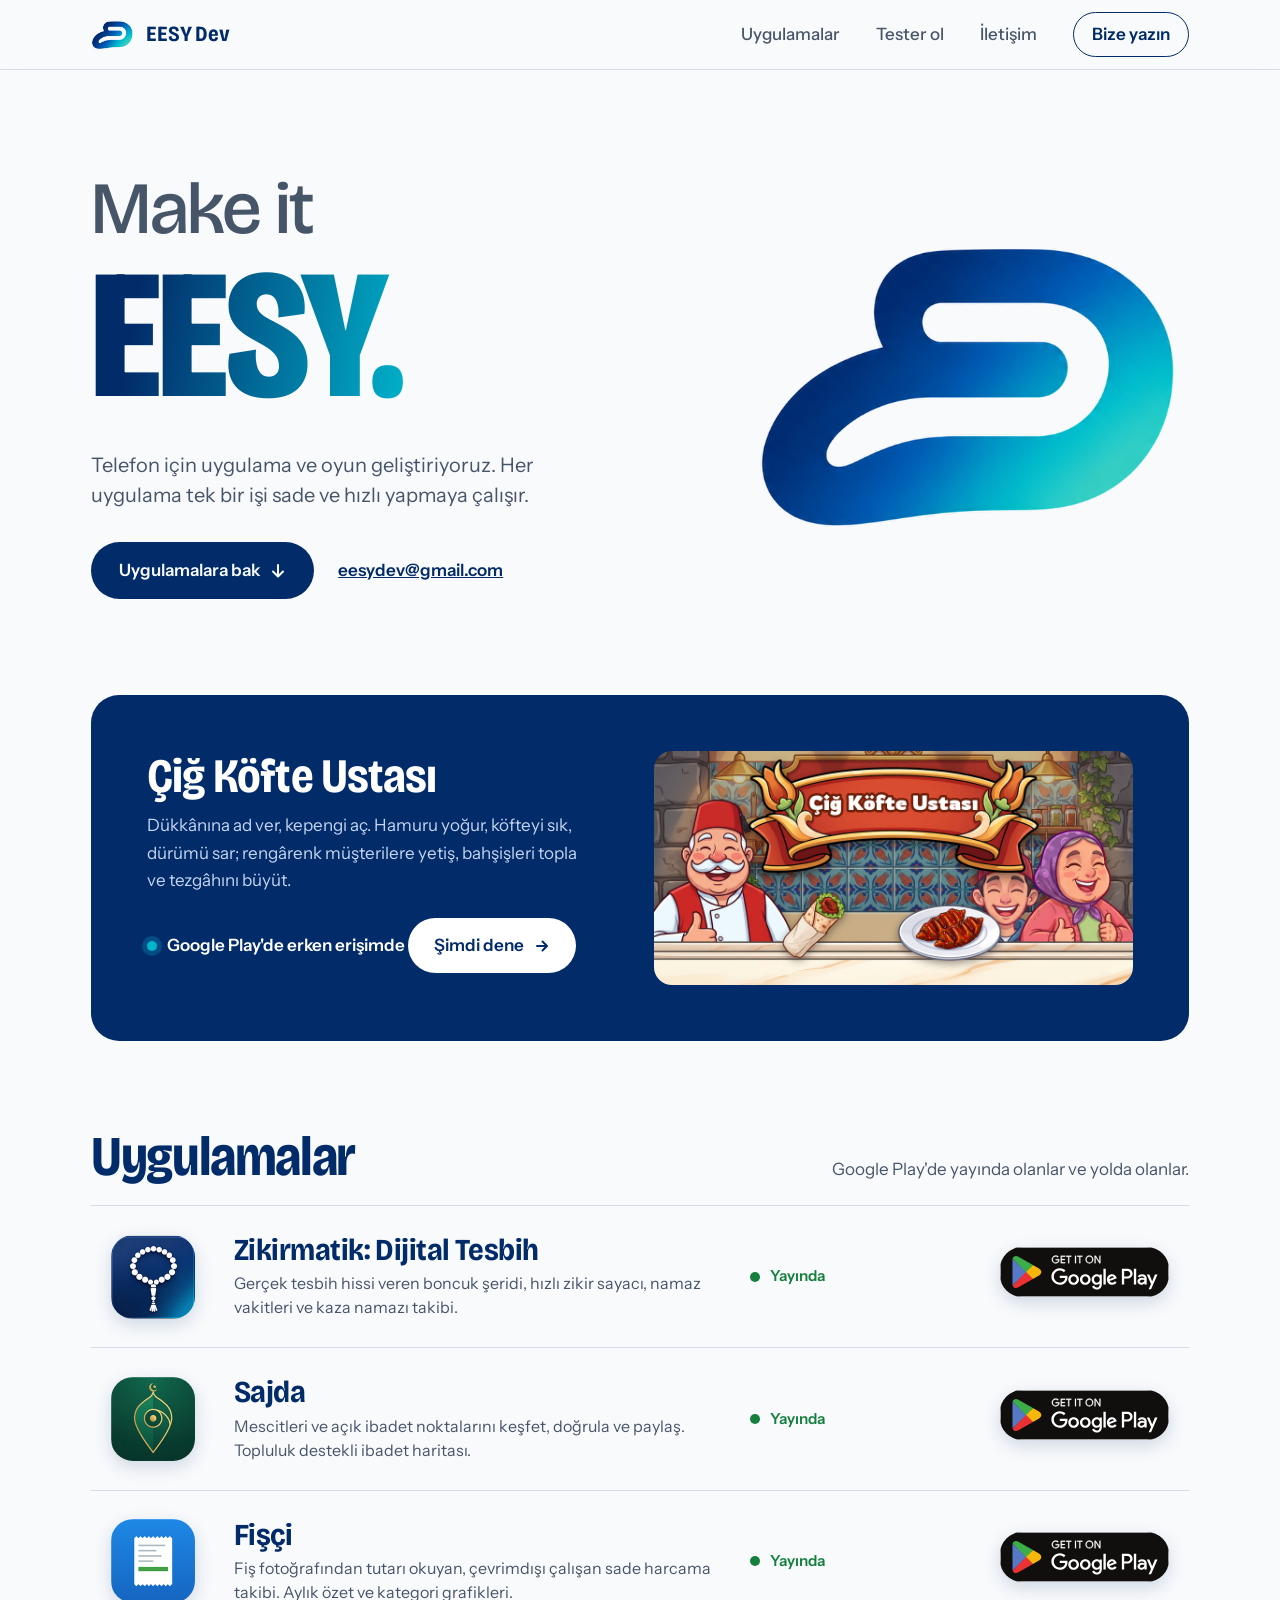
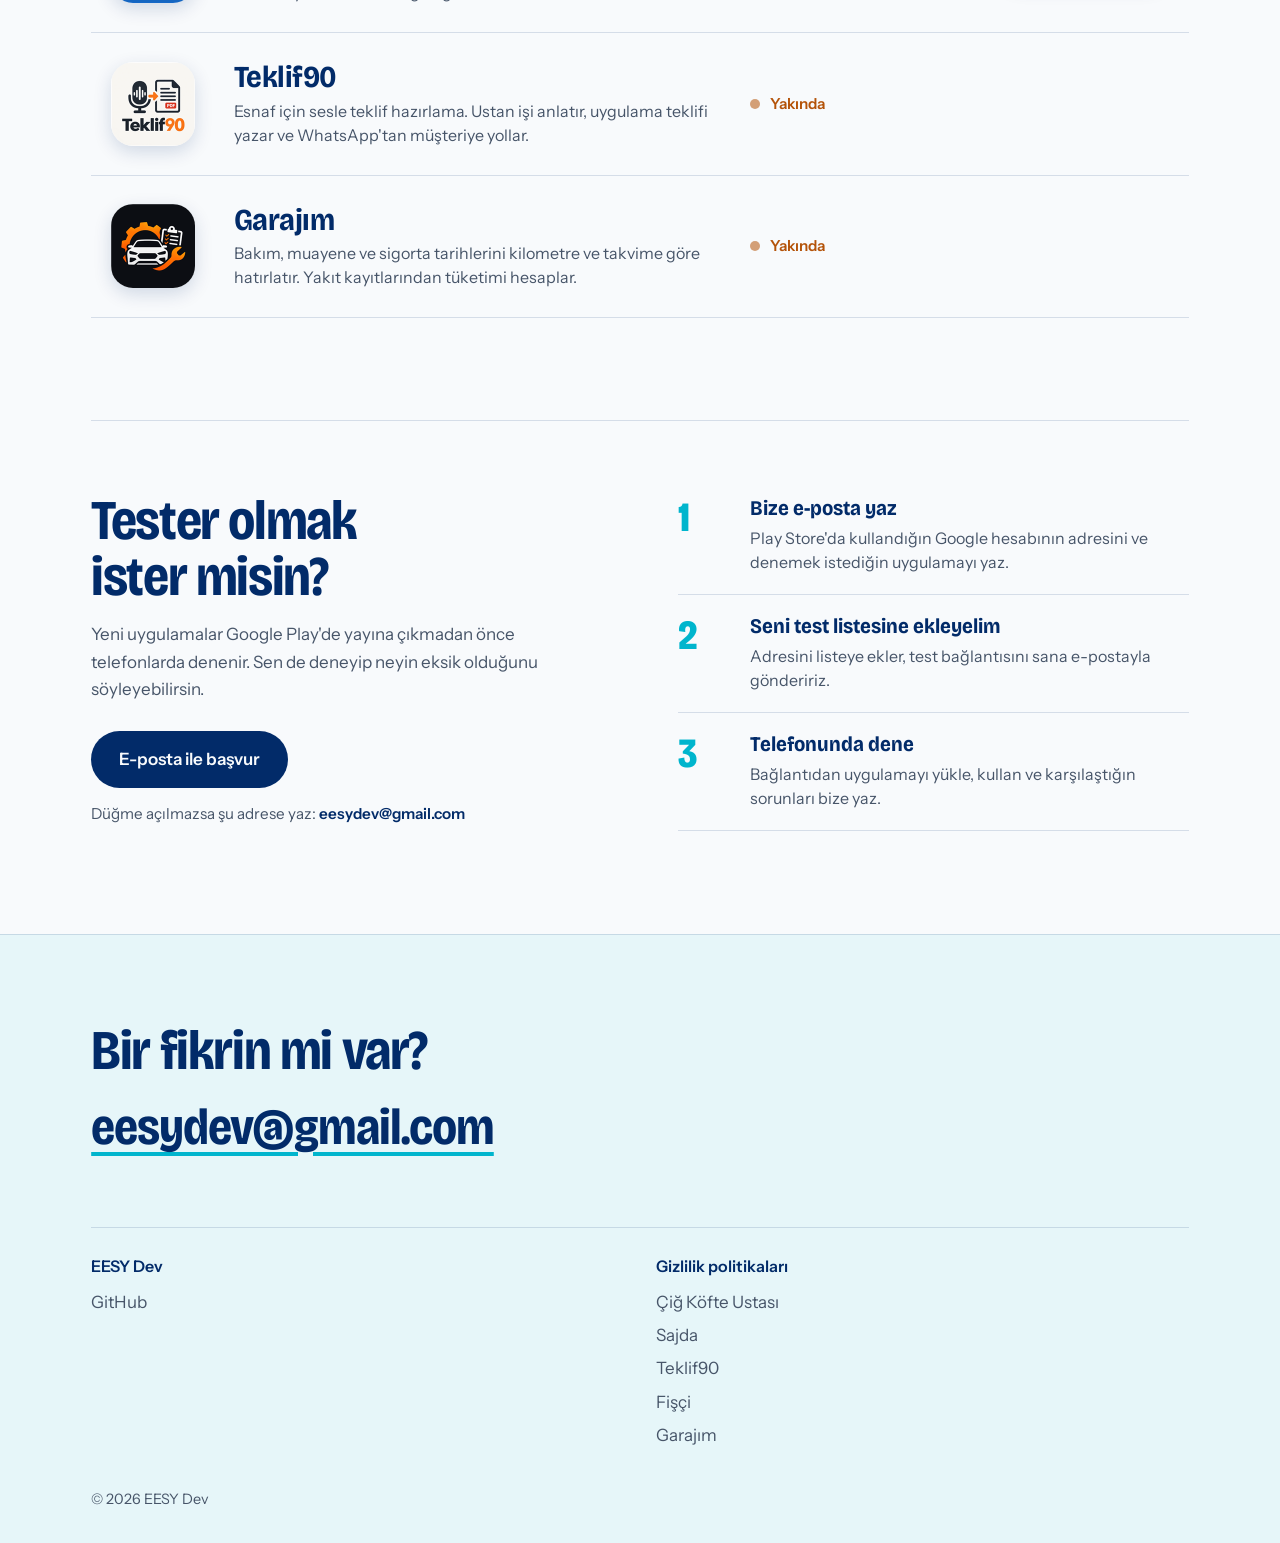
==== commit fa306d8b: "Çiğ Köfte Ustası erken erişimde: Play Store bağlantısı ve "Şimdi dene" düğmesi Öne çıkan paneldeki "" ====
--- a/index.html
+++ b/index.html
@@ -4,14 +4,14 @@
 <meta charset="UTF-8">
 <meta name="viewport" content="width=device-width, initial-scale=1.0">
 <title>EESY Dev | Make it EESY</title>
-<meta name="description" content="EESY Dev telefon için uygulama ve oyun geliştirir. Zikirmatik, Sajda ve Fişçi Google Play'de yayında; Çiğ Köfte Ustası testte; Teklif90 ve Garajım yakında.">
+<meta name="description" content="EESY Dev telefon için uygulama ve oyun geliştirir. Zikirmatik, Sajda ve Fişçi Google Play'de yayında; Çiğ Köfte Ustası erken erişimde; Teklif90 ve Garajım yakında.">
 <meta name="author" content="EESY Dev">
 <meta name="theme-color" content="#F8FAFC">
 <link rel="icon" type="image/png" href="icons/favicon.png">
 <link rel="apple-touch-icon" href="icons/favicon.png">
 <meta property="og:type" content="website">
 <meta property="og:title" content="EESY Dev | Make it EESY">
-<meta property="og:description" content="EESY Dev telefon için uygulama ve oyun geliştirir. Zikirmatik, Sajda ve Fişçi Google Play'de yayında; Çiğ Köfte Ustası testte; Teklif90 ve Garajım yakında.">
+<meta property="og:description" content="EESY Dev telefon için uygulama ve oyun geliştirir. Zikirmatik, Sajda ve Fişçi Google Play'de yayında; Çiğ Köfte Ustası erken erişimde; Teklif90 ve Garajım yakında.">
 <meta property="og:image" content="https://emirsalih-dev.github.io/eesydev.github.io/icons/og-image.png">
 <meta property="og:url" content="https://emirsalih-dev.github.io/eesydev.github.io/">
 <meta name="twitter:card" content="summary_large_image">
@@ -123,6 +123,9 @@
   .panel p { margin: 0 0 24px; max-width: 28rem; color: #C5D4F0; }
   .panel .state { text-decoration: none; display: inline-flex; align-items: center; gap: 10px; font-weight: 600; color: #fff; }
   .panel .state i { width: 10px; height: 10px; border-radius: 50%; background: var(--cyan); box-shadow: 0 0 0 5px rgba(0, 181, 205, .25); }
+  .panel .get { display: inline-flex; align-items: center; gap: 10px; background: #fff; color: var(--navy); padding: 14px 26px; border-radius: 999px; font-weight: 600; text-decoration: none; transition: background .2s, color .2s; }
+  .panel .get:hover { background: var(--cyan); color: #fff; }
+  .panel .get svg { width: 16px; height: 16px; }
   .panel img { display: block; width: 100%; height: auto; border-radius: 18px; }
 
   /* ---------- Uygulama satırları ---------- */
@@ -243,9 +246,12 @@
         <div>
           <h3>Çiğ Köfte Ustası</h3>
           <p>Dükkânına ad ver, kepengi aç. Hamuru yoğur, köfteyi sık, dürümü sar; rengârenk müşterilere yetiş, bahşişleri topla ve tezgâhını büyüt.</p>
-          <a class="state" href="#tester"><i></i>Google Play'de testte · Tester ol</a>
+          <p class="state"><i></i>Google Play'de erken erişimde</p>
+          <a class="get" href="https://play.google.com/store/apps/details?id=com.eesydev.cigkofte&amp;hl=tr" target="_blank" rel="noopener">Şimdi dene
+            <svg viewBox="0 0 16 16" fill="none" stroke="currentColor" stroke-width="2" stroke-linecap="round" stroke-linejoin="round" aria-hidden="true"><path d="M3 8h9M8.5 3.5 13 8l-4.5 4.5"/></svg>
+          </a>
         </div>
-        <img src="icons/cigkofte.jpg" alt="Çiğ Köfte Ustası: Dükkan Oyunu tanıtım görseli" width="1024" height="500">
+        <img src="icons/cigkofte.jpg" alt="Çiğ Köfte Ustası tanıtım görseli" width="1024" height="500">
       </div>
     </div>
   </section>
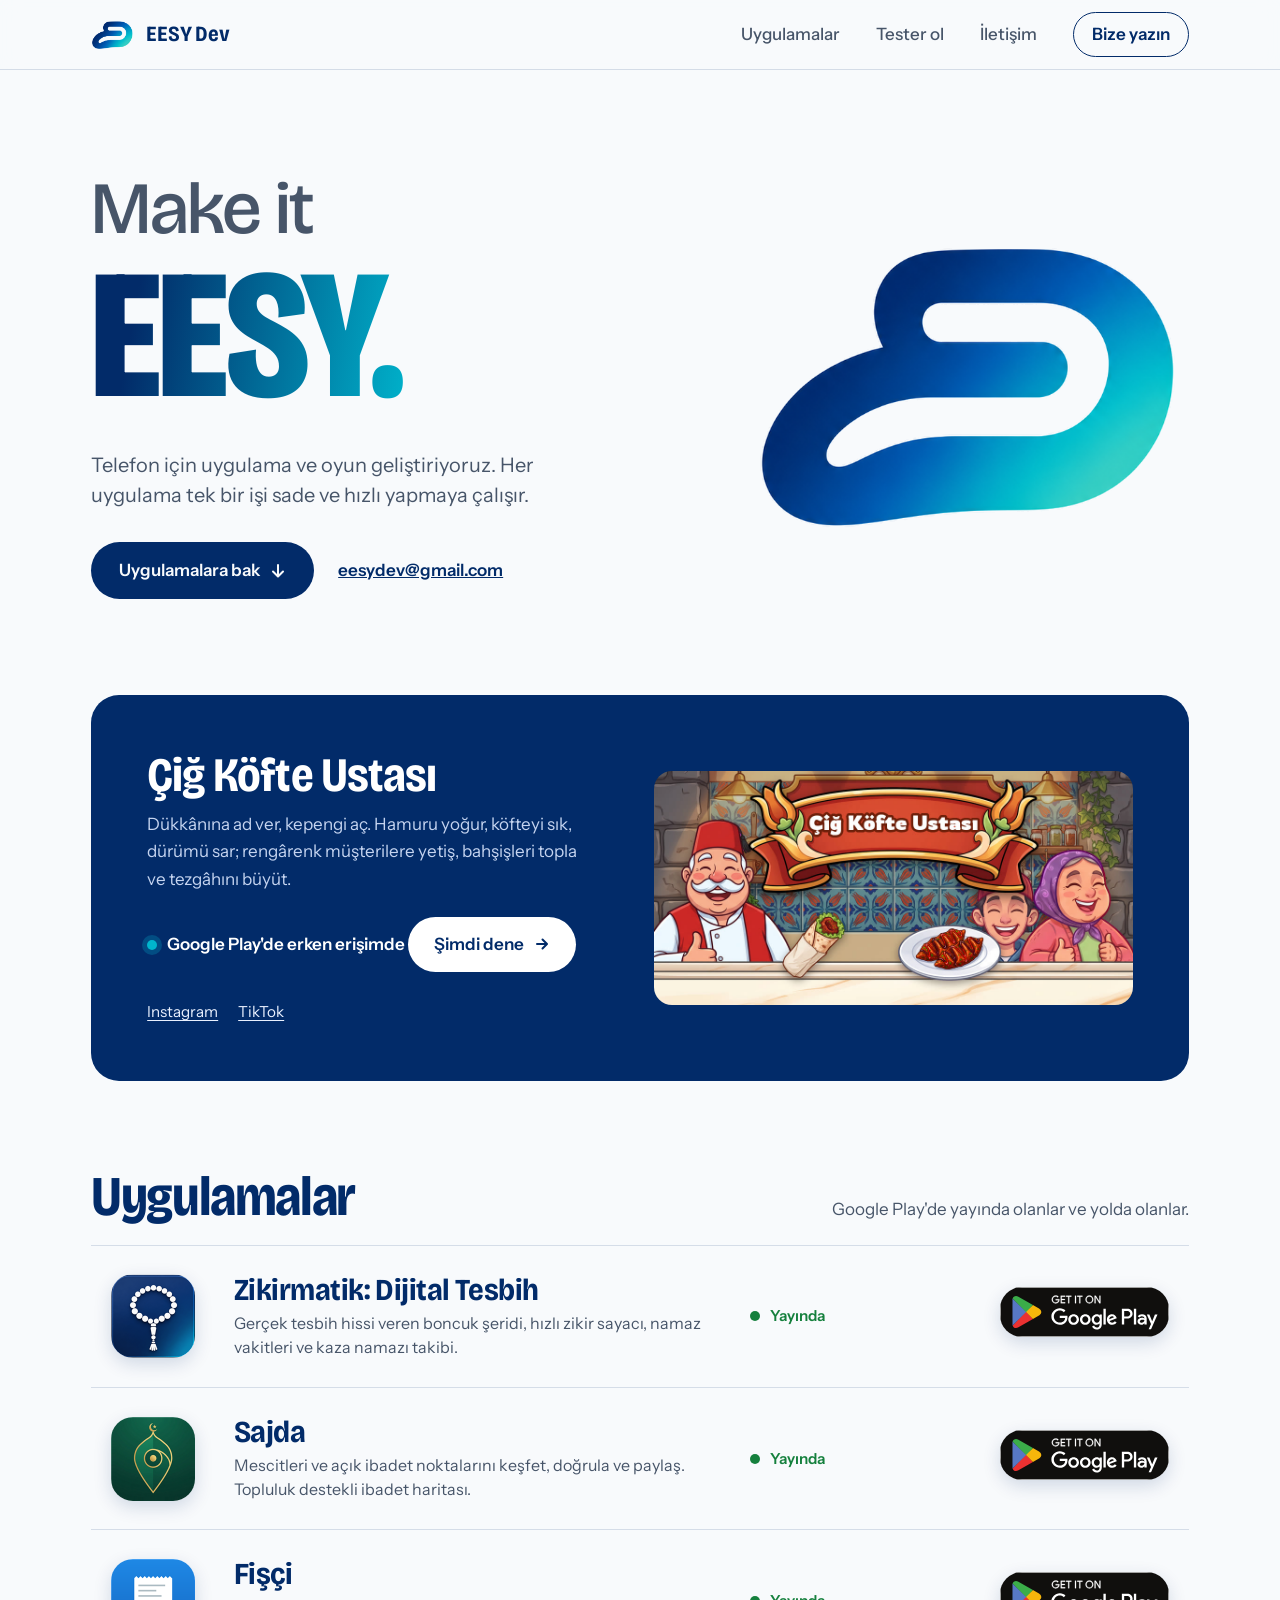
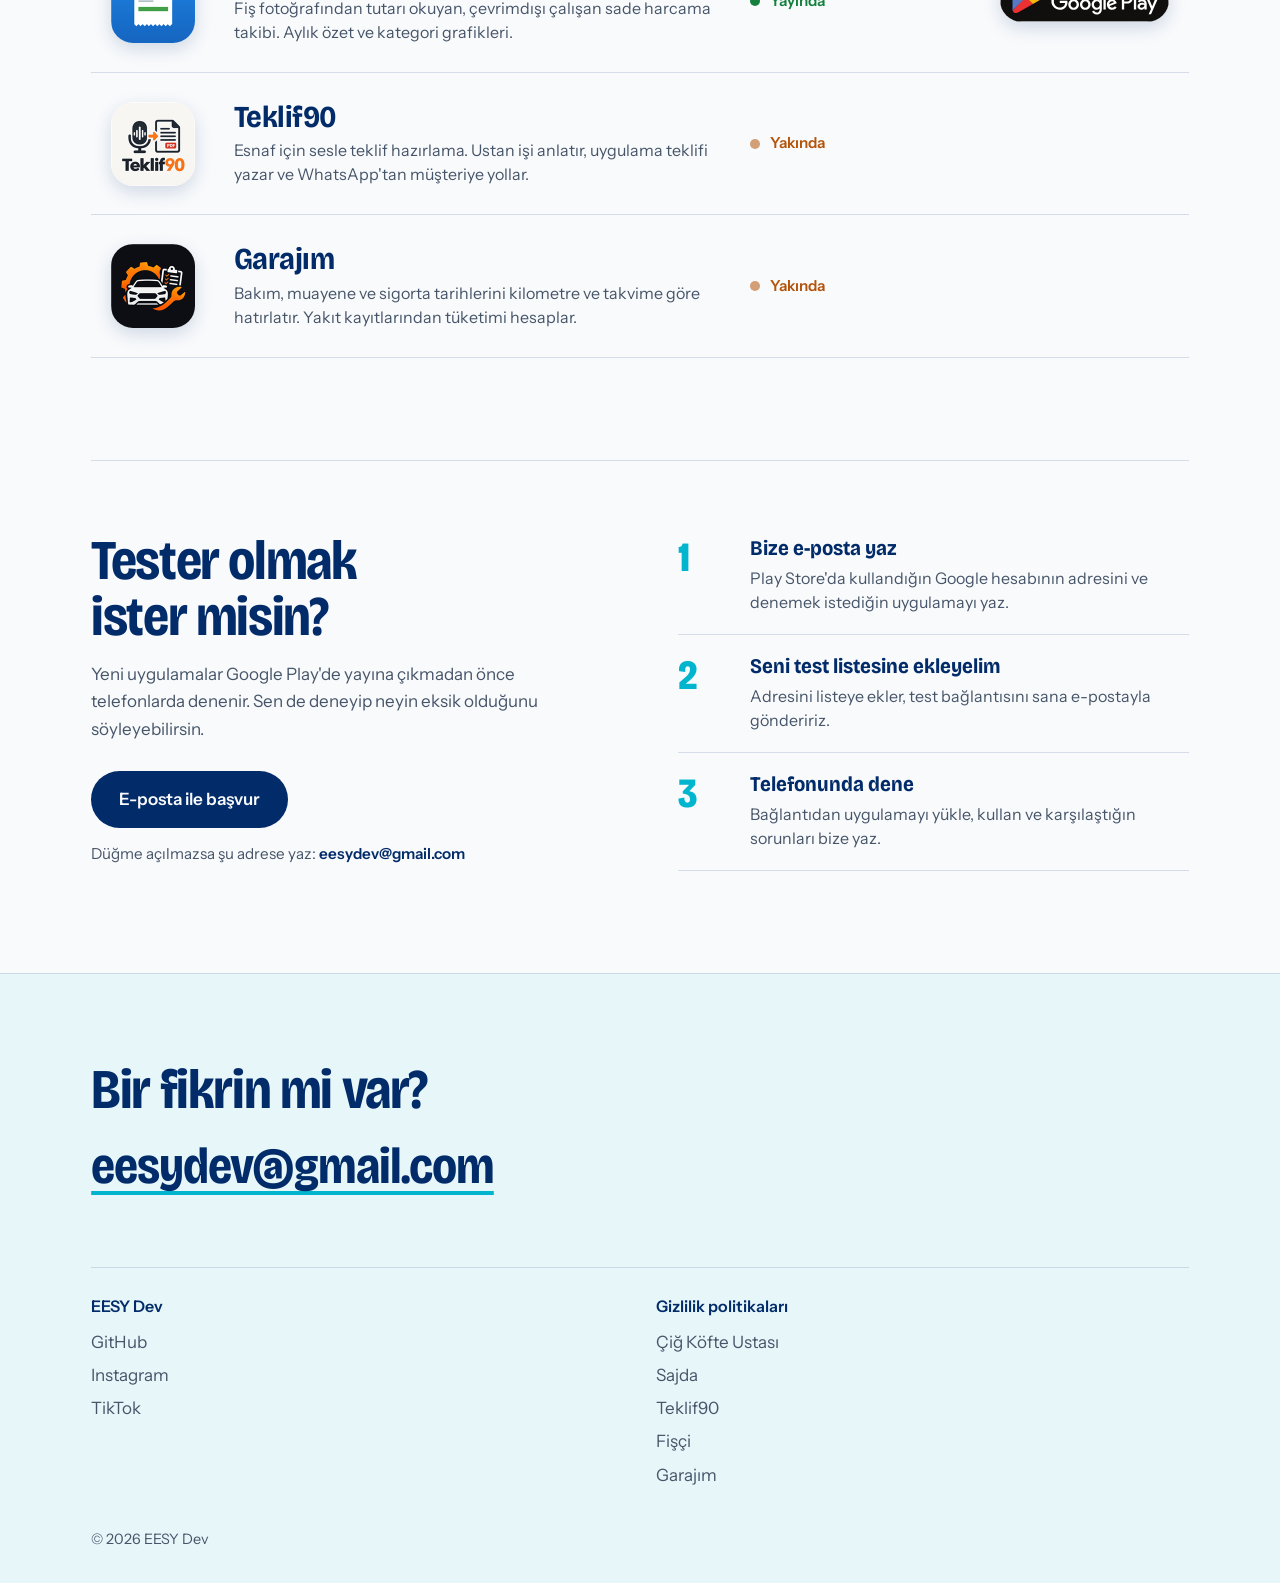
==== commit 1877c206: "Çiğ Köfte Ustası Instagram ve TikTok bağlantıları Co-Authored-By: Claude Code <noreply@anthropic.com" ====
--- a/index.html
+++ b/index.html
@@ -126,6 +126,9 @@
   .panel .get { display: inline-flex; align-items: center; gap: 10px; background: #fff; color: var(--navy); padding: 14px 26px; border-radius: 999px; font-weight: 600; text-decoration: none; transition: background .2s, color .2s; }
   .panel .get:hover { background: var(--cyan); color: #fff; }
   .panel .get svg { width: 16px; height: 16px; }
+  .panel .social { display: flex; gap: 20px; margin-top: 18px; }
+  .panel .social a { color: inherit; font-size: .95rem; text-underline-offset: 3px; }
+  .panel .social a:hover { color: var(--cyan); }
   .panel img { display: block; width: 100%; height: auto; border-radius: 18px; }
 
   /* ---------- Uygulama satırları ---------- */
@@ -250,6 +253,10 @@
           <a class="get" href="https://play.google.com/store/apps/details?id=com.eesydev.cigkofte&amp;hl=tr" target="_blank" rel="noopener">Şimdi dene
             <svg viewBox="0 0 16 16" fill="none" stroke="currentColor" stroke-width="2" stroke-linecap="round" stroke-linejoin="round" aria-hidden="true"><path d="M3 8h9M8.5 3.5 13 8l-4.5 4.5"/></svg>
           </a>
+          <div class="social">
+            <a href="https://www.instagram.com/cigkofteustasi.game/" target="_blank" rel="noopener">Instagram</a>
+            <a href="https://www.tiktok.com/@cigkofteustasi.game" target="_blank" rel="noopener">TikTok</a>
+          </div>
         </div>
         <img src="icons/cigkofte.jpg" alt="Çiğ Köfte Ustası tanıtım görseli" width="1024" height="500">
       </div>
@@ -361,6 +368,8 @@
       <div>
         <h4>EESY Dev</h4>
         <a href="https://github.com/emirsalih-dev" target="_blank" rel="noopener">GitHub</a>
+        <a href="https://www.instagram.com/cigkofteustasi.game/" target="_blank" rel="noopener">Instagram</a>
+        <a href="https://www.tiktok.com/@cigkofteustasi.game" target="_blank" rel="noopener">TikTok</a>
       </div>
       <div>
         <h4>Gizlilik politikaları</h4>
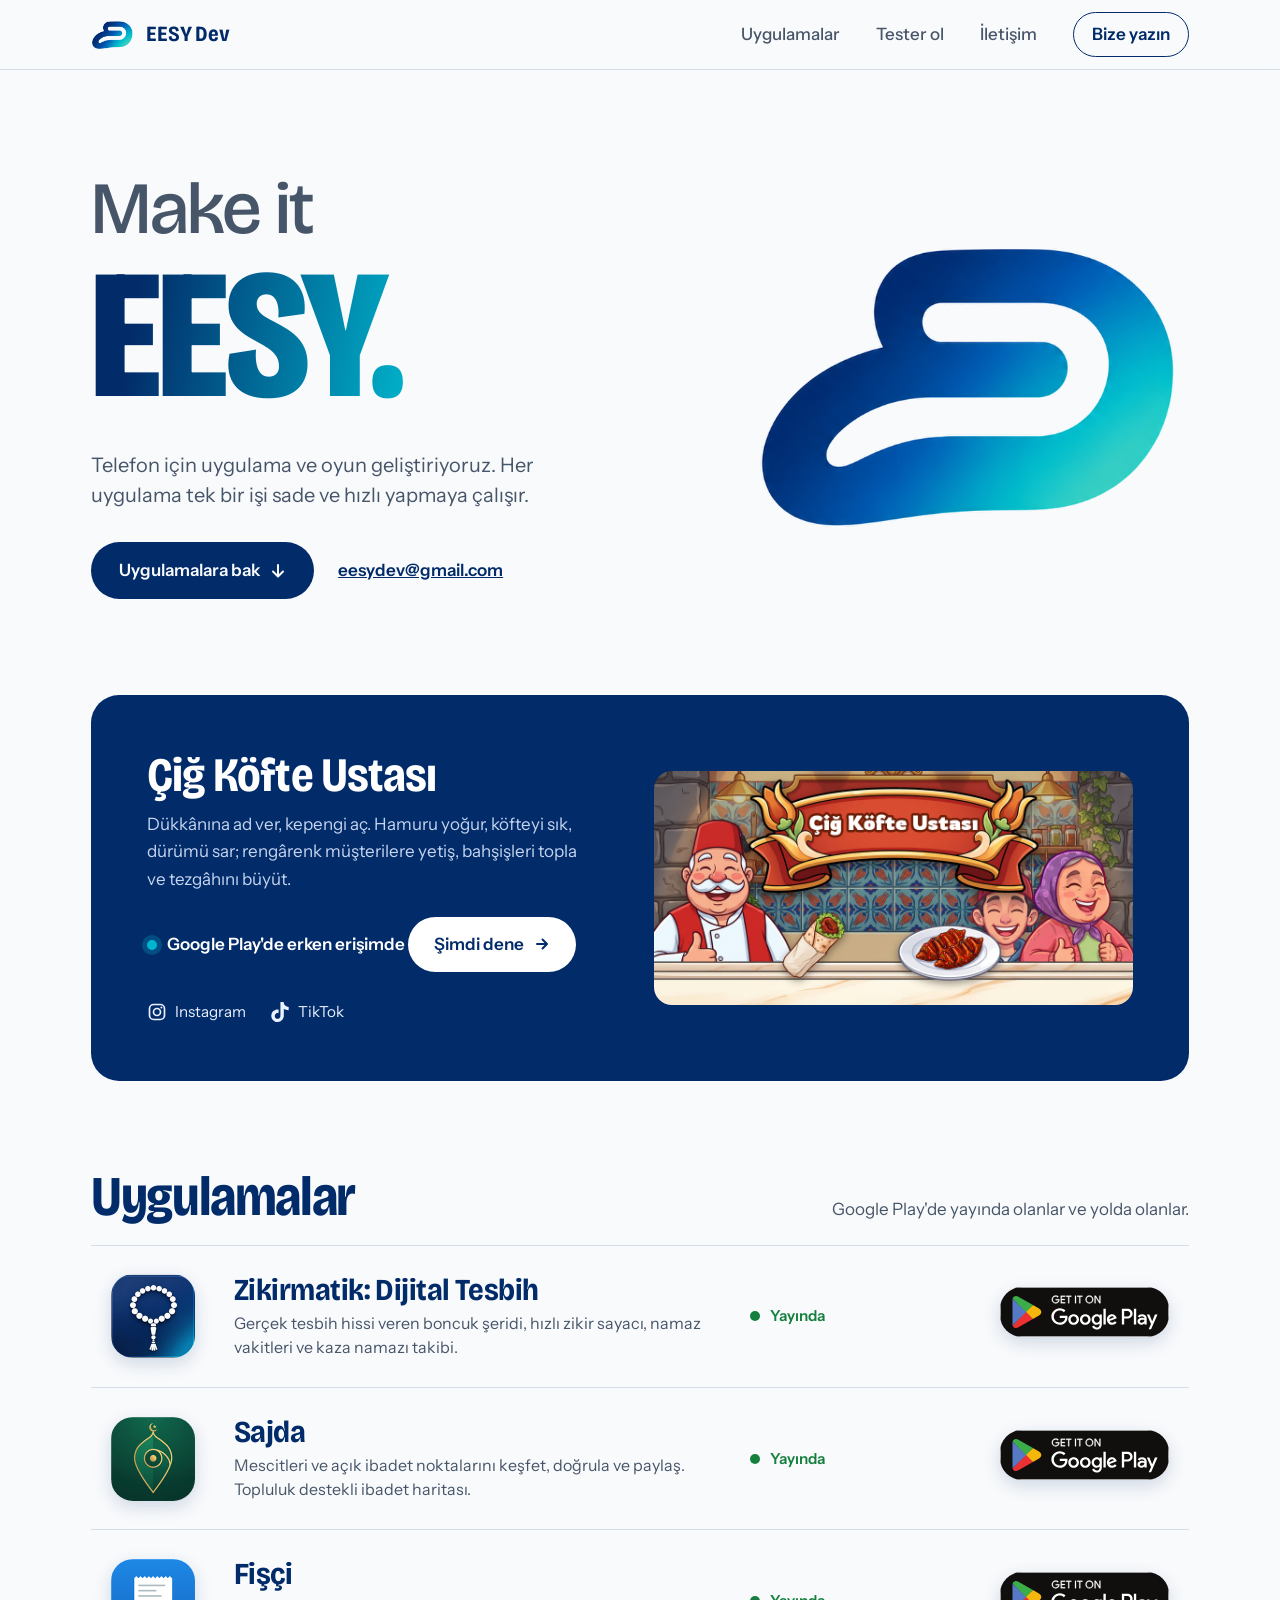
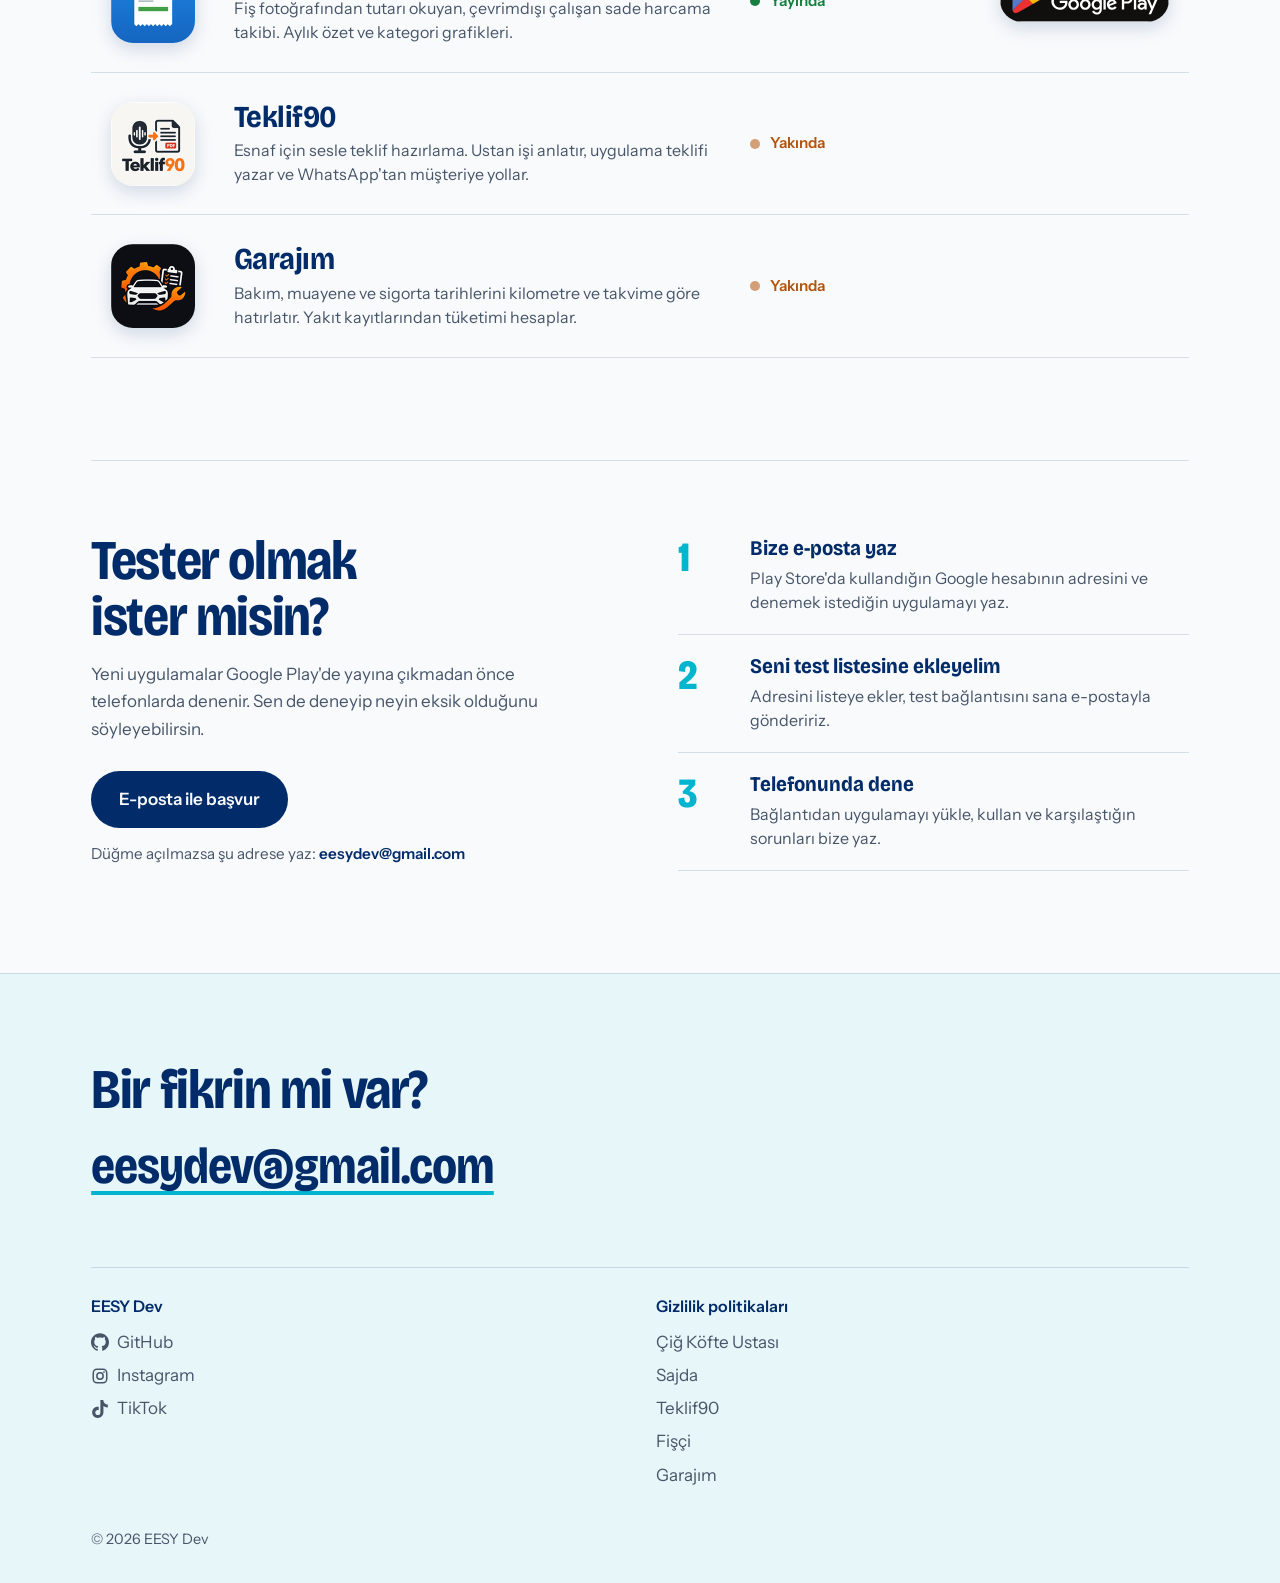
==== commit f77a6e72: "Sosyal bağlantılara ikon: GitHub, Instagram, TikTok Co-Authored-By: Claude Code <noreply@anthropic.c" ====
--- a/index.html
+++ b/index.html
@@ -126,8 +126,9 @@
   .panel .get { display: inline-flex; align-items: center; gap: 10px; background: #fff; color: var(--navy); padding: 14px 26px; border-radius: 999px; font-weight: 600; text-decoration: none; transition: background .2s, color .2s; }
   .panel .get:hover { background: var(--cyan); color: #fff; }
   .panel .get svg { width: 16px; height: 16px; }
-  .panel .social { display: flex; gap: 20px; margin-top: 18px; }
-  .panel .social a { color: inherit; font-size: .95rem; text-underline-offset: 3px; }
+  .panel .social { display: flex; gap: 24px; margin-top: 18px; }
+  .panel .social a { display: inline-flex; align-items: center; gap: 8px; color: inherit; font-size: .95rem; text-decoration: none; }
+  .panel .social .ico { width: 20px; height: 20px; }
   .panel .social a:hover { color: var(--cyan); }
   .panel img { display: block; width: 100%; height: auto; border-radius: 18px; }
 
@@ -176,6 +177,8 @@
   .cols h4 { margin: 0 0 10px; font: 600 1rem var(--body); color: var(--navy); }
   .cols a { display: block; text-decoration: none; color: var(--muted); padding-block: 3px; }
   .cols a:hover { color: var(--navy); text-decoration: underline; }
+  .cols a.withico { display: flex; align-items: center; gap: 8px; }
+  .ico { width: 18px; height: 18px; flex: none; }
   .copy { margin: 36px 0 0; color: var(--muted); font-size: .9rem; }
 
   /* ---------- Dar ekran ---------- */
@@ -198,6 +201,11 @@
 </style>
 </head>
 <body>
+<svg width="0" height="0" style="position:absolute" aria-hidden="true">
+  <symbol id="ic-instagram" viewBox="0 0 24 24"><g fill="none" stroke="currentColor" stroke-width="2"><rect x="3" y="3" width="18" height="18" rx="5"/><circle cx="12" cy="12" r="4.2"/></g><circle cx="17.3" cy="6.7" r="1.2" fill="currentColor"/></symbol>
+  <symbol id="ic-tiktok" viewBox="0 0 24 24"><path fill="currentColor" d="M12.525.02c1.31-.02 2.61-.01 3.91-.02.08 1.53.63 3.09 1.75 4.17 1.12 1.11 2.7 1.62 4.24 1.79v4.03c-1.44-.05-2.89-.35-4.2-.97-.57-.26-1.1-.59-1.62-.93-.01 2.92.01 5.84-.02 8.75-.08 1.4-.54 2.79-1.35 3.94-1.31 1.92-3.58 3.17-5.91 3.21-1.43.08-2.86-.31-4.08-1.03-2.02-1.19-3.44-3.37-3.65-5.71-.02-.5-.03-1-.01-1.49.18-1.9 1.12-3.72 2.58-4.96 1.66-1.44 3.98-2.13 6.15-1.72.02 1.48-.04 2.96-.04 4.44-.99-.32-2.15-.23-3.02.37-.63.41-1.11 1.04-1.36 1.75-.21.51-.15 1.07-.14 1.61.24 1.64 1.82 3.02 3.5 2.87 1.12-.01 2.19-.66 2.77-1.61.19-.33.4-.67.41-1.06.1-1.79.06-3.57.07-5.36.01-4.03-.01-8.05.02-12.07z"/></symbol>
+  <symbol id="ic-github" viewBox="0 0 24 24"><path fill="currentColor" d="M12 .297c-6.63 0-12 5.373-12 12 0 5.303 3.438 9.8 8.205 11.385.6.113.82-.258.82-.577 0-.285-.01-1.04-.015-2.04-3.338.724-4.042-1.61-4.042-1.61C4.422 18.07 3.633 17.7 3.633 17.7c-1.087-.744.084-.729.084-.729 1.205.084 1.838 1.236 1.838 1.236 1.07 1.835 2.809 1.305 3.495.998.108-.776.417-1.305.76-1.605-2.665-.3-5.466-1.332-5.466-5.93 0-1.31.465-2.38 1.235-3.22-.135-.303-.54-1.523.105-3.176 0 0 1.005-.322 3.3 1.23.96-.267 1.98-.399 3-.405 1.02.006 2.04.138 3 .405 2.28-1.552 3.285-1.23 3.285-1.23.645 1.653.24 2.873.12 3.176.765.84 1.23 1.91 1.23 3.22 0 4.61-2.805 5.625-5.475 5.92.42.36.81 1.096.81 2.22 0 1.606-.015 2.896-.015 3.286 0 .315.21.69.825.57C20.565 22.092 24 17.592 24 12.297c0-6.627-5.373-12-12-12"/></symbol>
+</svg>
 
 <header class="bar">
   <div class="wrap">
@@ -254,8 +262,8 @@
             <svg viewBox="0 0 16 16" fill="none" stroke="currentColor" stroke-width="2" stroke-linecap="round" stroke-linejoin="round" aria-hidden="true"><path d="M3 8h9M8.5 3.5 13 8l-4.5 4.5"/></svg>
           </a>
           <div class="social">
-            <a href="https://www.instagram.com/cigkofteustasi.game/" target="_blank" rel="noopener">Instagram</a>
-            <a href="https://www.tiktok.com/@cigkofteustasi.game" target="_blank" rel="noopener">TikTok</a>
+            <a href="https://www.instagram.com/cigkofteustasi.game/" target="_blank" rel="noopener"><svg class="ico" aria-hidden="true"><use href="#ic-instagram"/></svg>Instagram</a>
+            <a href="https://www.tiktok.com/@cigkofteustasi.game" target="_blank" rel="noopener"><svg class="ico" aria-hidden="true"><use href="#ic-tiktok"/></svg>TikTok</a>
           </div>
         </div>
         <img src="icons/cigkofte.jpg" alt="Çiğ Köfte Ustası tanıtım görseli" width="1024" height="500">
@@ -367,9 +375,9 @@
     <div class="cols">
       <div>
         <h4>EESY Dev</h4>
-        <a href="https://github.com/emirsalih-dev" target="_blank" rel="noopener">GitHub</a>
-        <a href="https://www.instagram.com/cigkofteustasi.game/" target="_blank" rel="noopener">Instagram</a>
-        <a href="https://www.tiktok.com/@cigkofteustasi.game" target="_blank" rel="noopener">TikTok</a>
+        <a class="withico" href="https://github.com/emirsalih-dev" target="_blank" rel="noopener"><svg class="ico" aria-hidden="true"><use href="#ic-github"/></svg>GitHub</a>
+        <a class="withico" href="https://www.instagram.com/cigkofteustasi.game/" target="_blank" rel="noopener"><svg class="ico" aria-hidden="true"><use href="#ic-instagram"/></svg>Instagram</a>
+        <a class="withico" href="https://www.tiktok.com/@cigkofteustasi.game" target="_blank" rel="noopener"><svg class="ico" aria-hidden="true"><use href="#ic-tiktok"/></svg>TikTok</a>
       </div>
       <div>
         <h4>Gizlilik politikaları</h4>
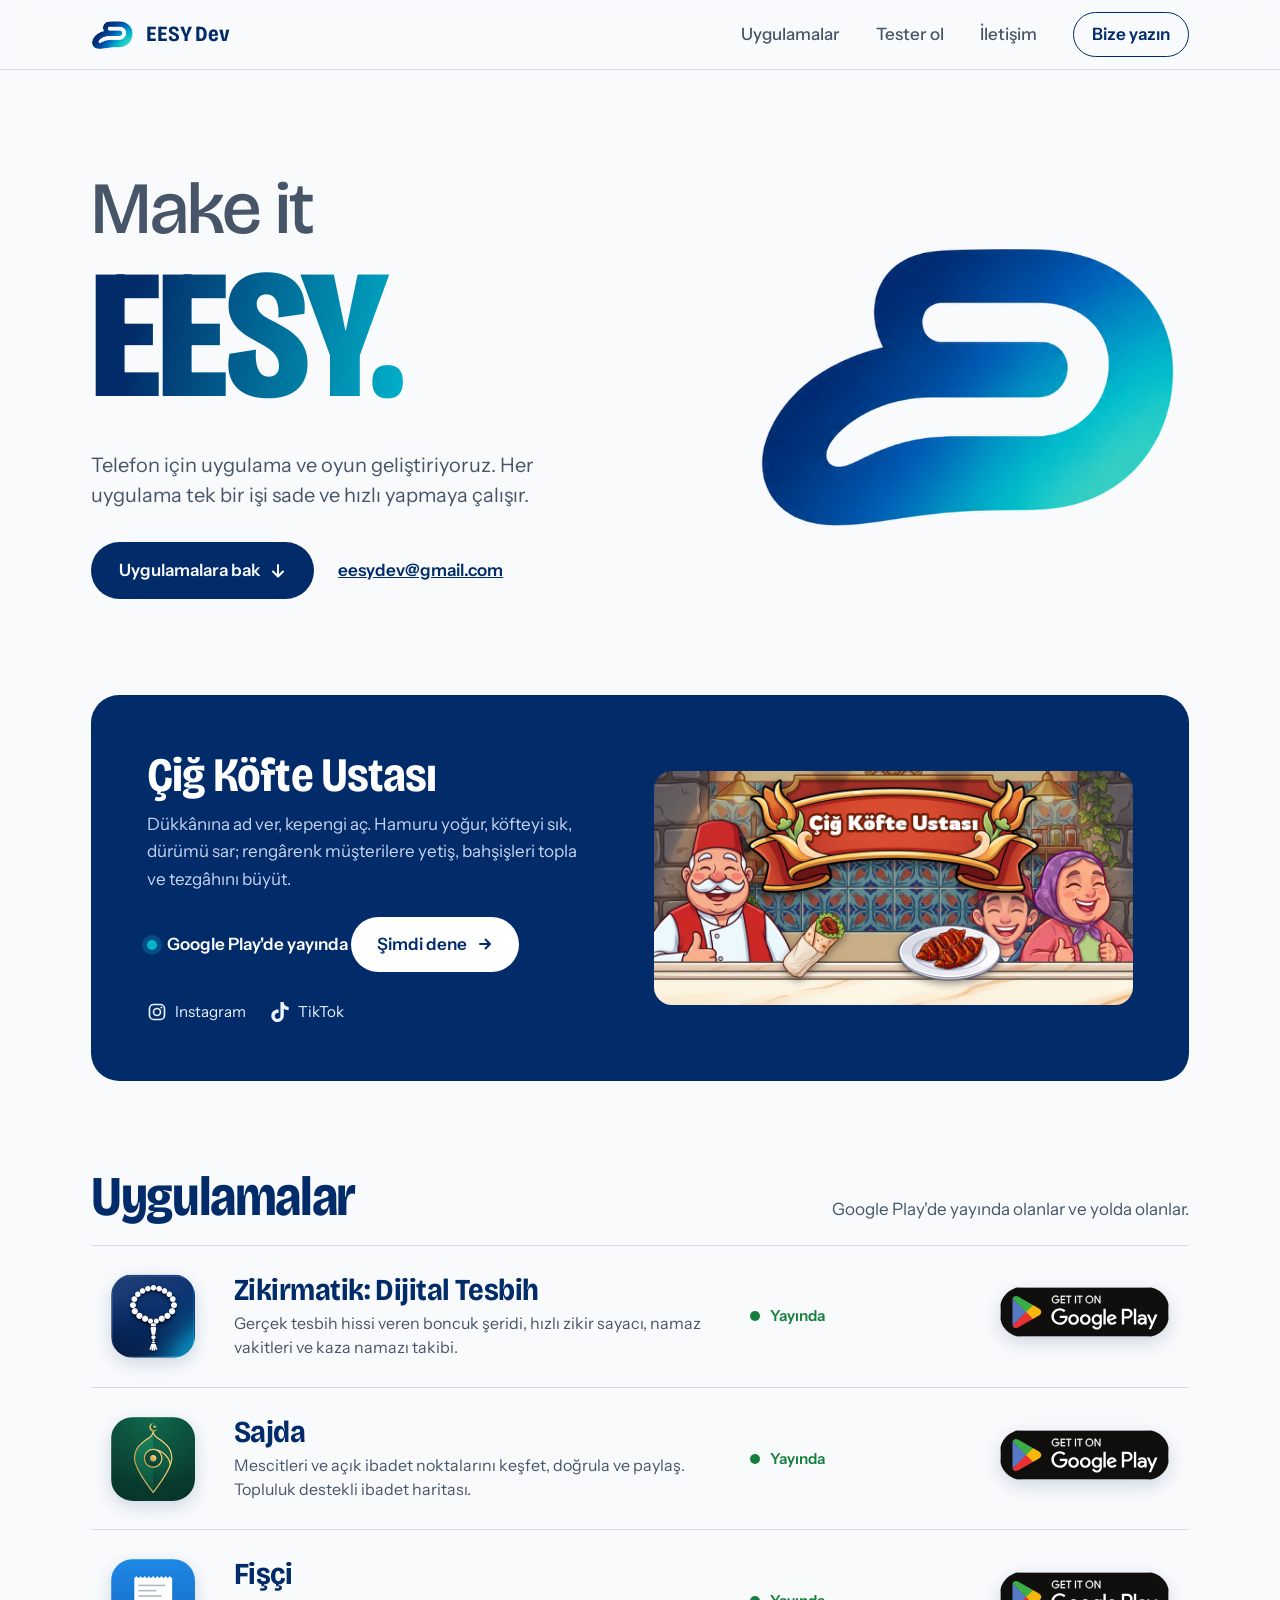
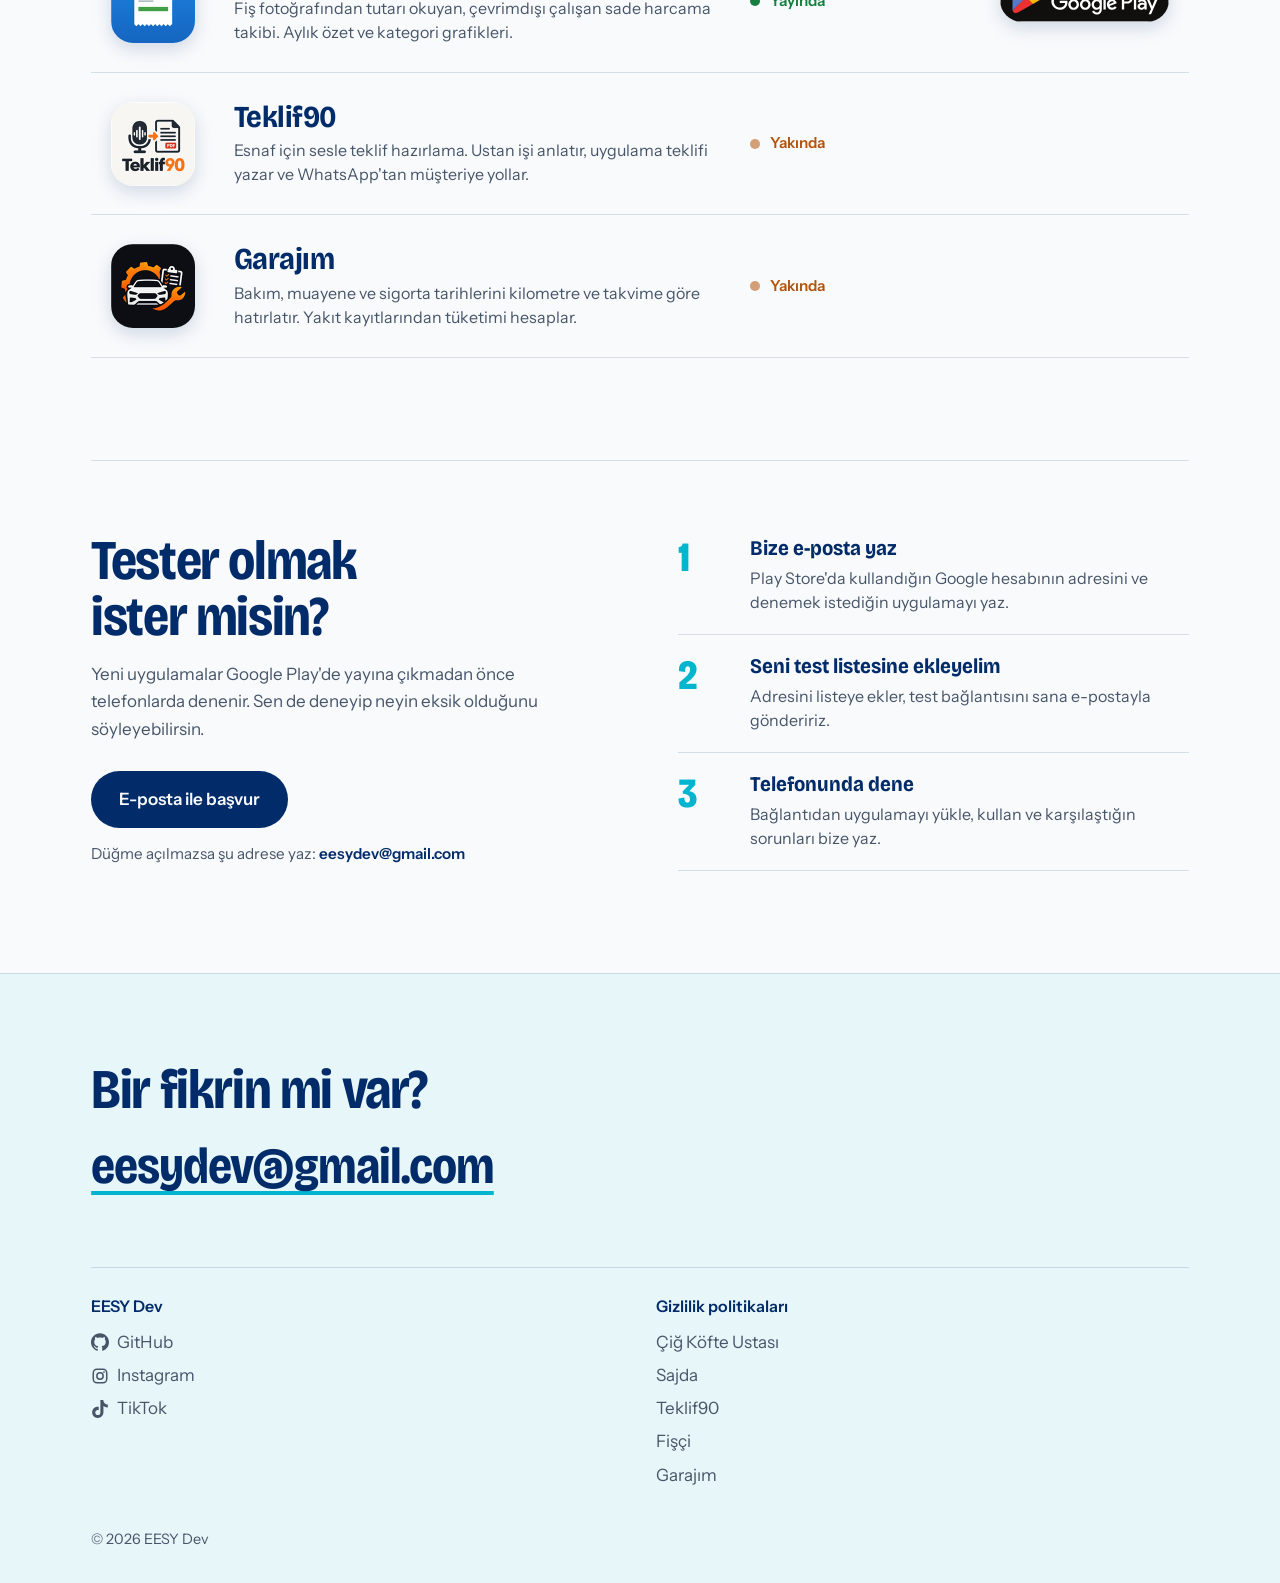
==== commit b2f1f71f: "Çiğ Köfte Ustası: erken erişimden yayına alındı" ====
--- a/index.html
+++ b/index.html
@@ -4,14 +4,14 @@
 <meta charset="UTF-8">
 <meta name="viewport" content="width=device-width, initial-scale=1.0">
 <title>EESY Dev | Make it EESY</title>
-<meta name="description" content="EESY Dev telefon için uygulama ve oyun geliştirir. Zikirmatik, Sajda ve Fişçi Google Play'de yayında; Çiğ Köfte Ustası erken erişimde; Teklif90 ve Garajım yakında.">
+<meta name="description" content="EESY Dev telefon için uygulama ve oyun geliştirir. Zikirmatik, Sajda, Fişçi ve Çiğ Köfte Ustası Google Play'de yayında; Teklif90 ve Garajım yakında.">
 <meta name="author" content="EESY Dev">
 <meta name="theme-color" content="#F8FAFC">
 <link rel="icon" type="image/png" href="icons/favicon.png">
 <link rel="apple-touch-icon" href="icons/favicon.png">
 <meta property="og:type" content="website">
 <meta property="og:title" content="EESY Dev | Make it EESY">
-<meta property="og:description" content="EESY Dev telefon için uygulama ve oyun geliştirir. Zikirmatik, Sajda ve Fişçi Google Play'de yayında; Çiğ Köfte Ustası erken erişimde; Teklif90 ve Garajım yakında.">
+<meta property="og:description" content="EESY Dev telefon için uygulama ve oyun geliştirir. Zikirmatik, Sajda, Fişçi ve Çiğ Köfte Ustası Google Play'de yayında; Teklif90 ve Garajım yakında.">
 <meta property="og:image" content="https://emirsalih-dev.github.io/eesydev.github.io/icons/og-image.png">
 <meta property="og:url" content="https://emirsalih-dev.github.io/eesydev.github.io/">
 <meta name="twitter:card" content="summary_large_image">
@@ -257,7 +257,7 @@
         <div>
           <h3>Çiğ Köfte Ustası</h3>
           <p>Dükkânına ad ver, kepengi aç. Hamuru yoğur, köfteyi sık, dürümü sar; rengârenk müşterilere yetiş, bahşişleri topla ve tezgâhını büyüt.</p>
-          <p class="state"><i></i>Google Play'de erken erişimde</p>
+          <p class="state"><i></i>Google Play'de yayında</p>
           <a class="get" href="https://play.google.com/store/apps/details?id=com.eesydev.cigkofte&amp;hl=tr" target="_blank" rel="noopener">Şimdi dene
             <svg viewBox="0 0 16 16" fill="none" stroke="currentColor" stroke-width="2" stroke-linecap="round" stroke-linejoin="round" aria-hidden="true"><path d="M3 8h9M8.5 3.5 13 8l-4.5 4.5"/></svg>
           </a>
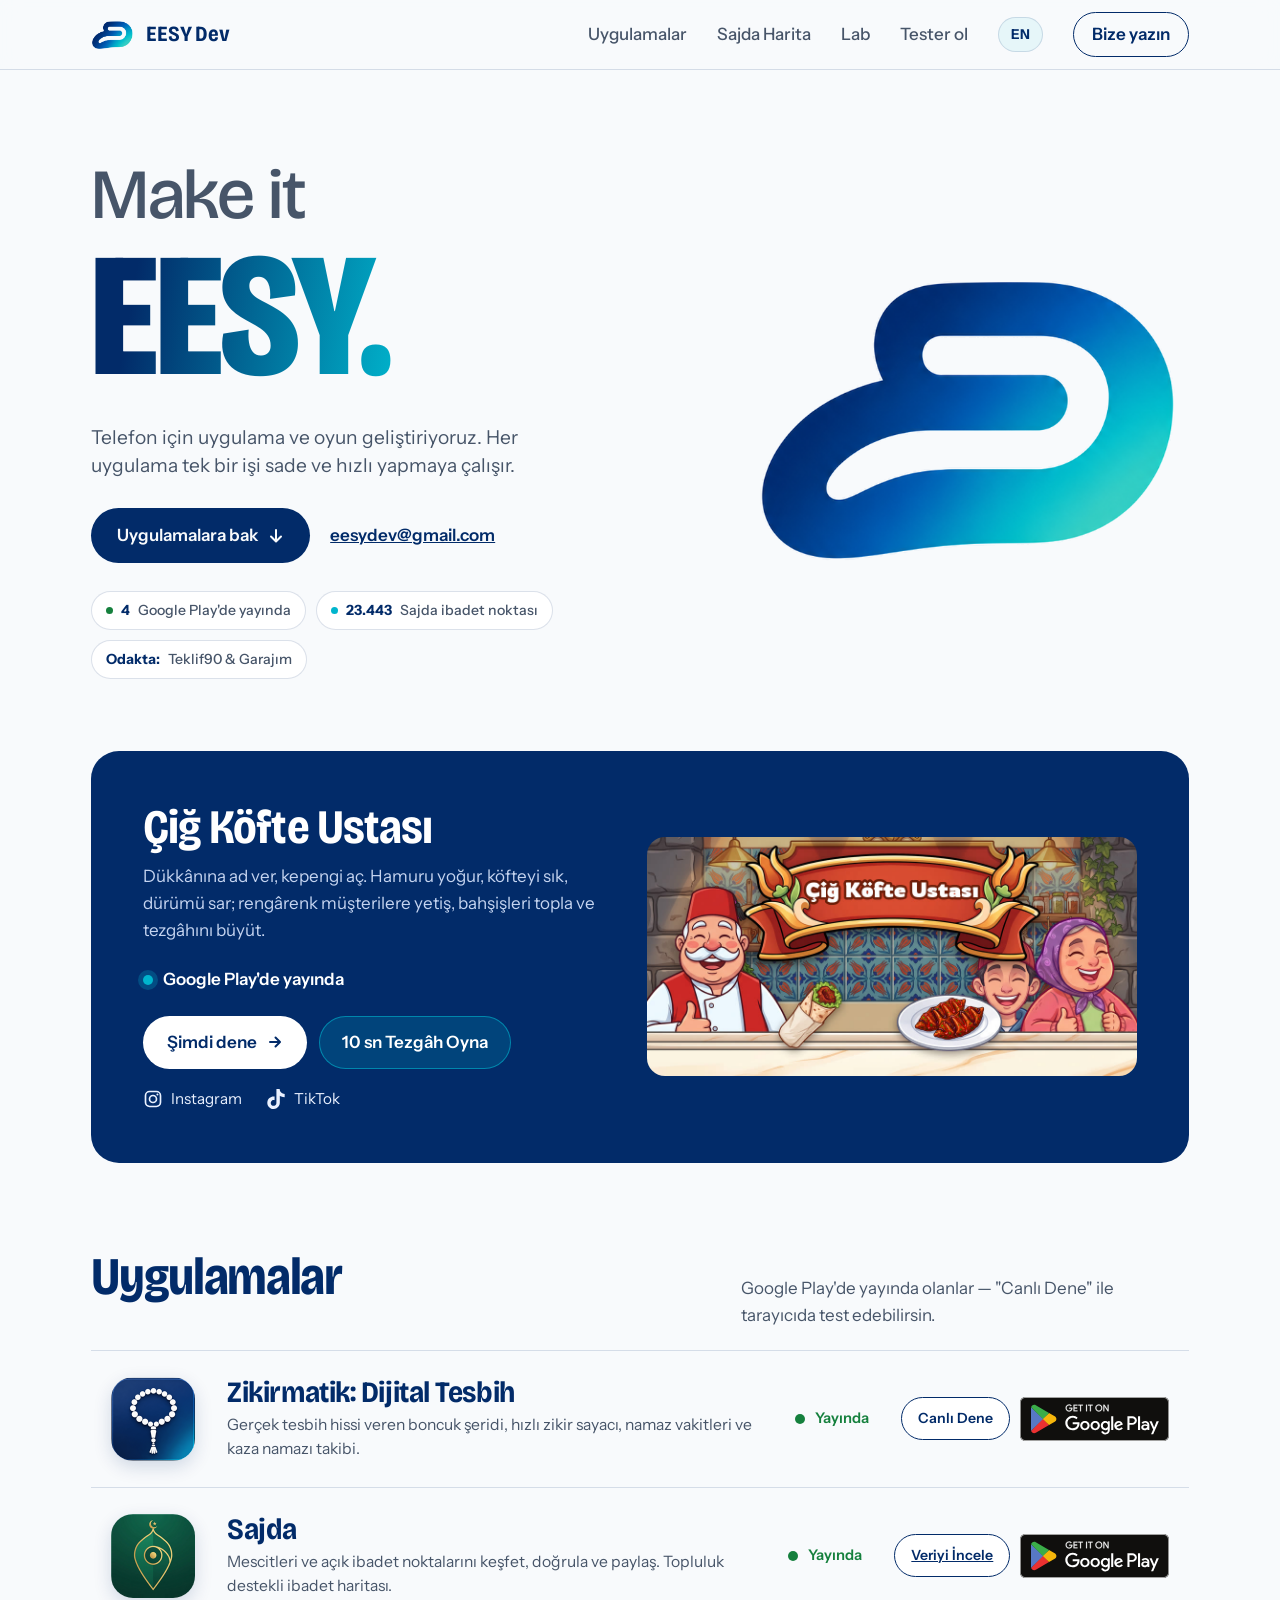
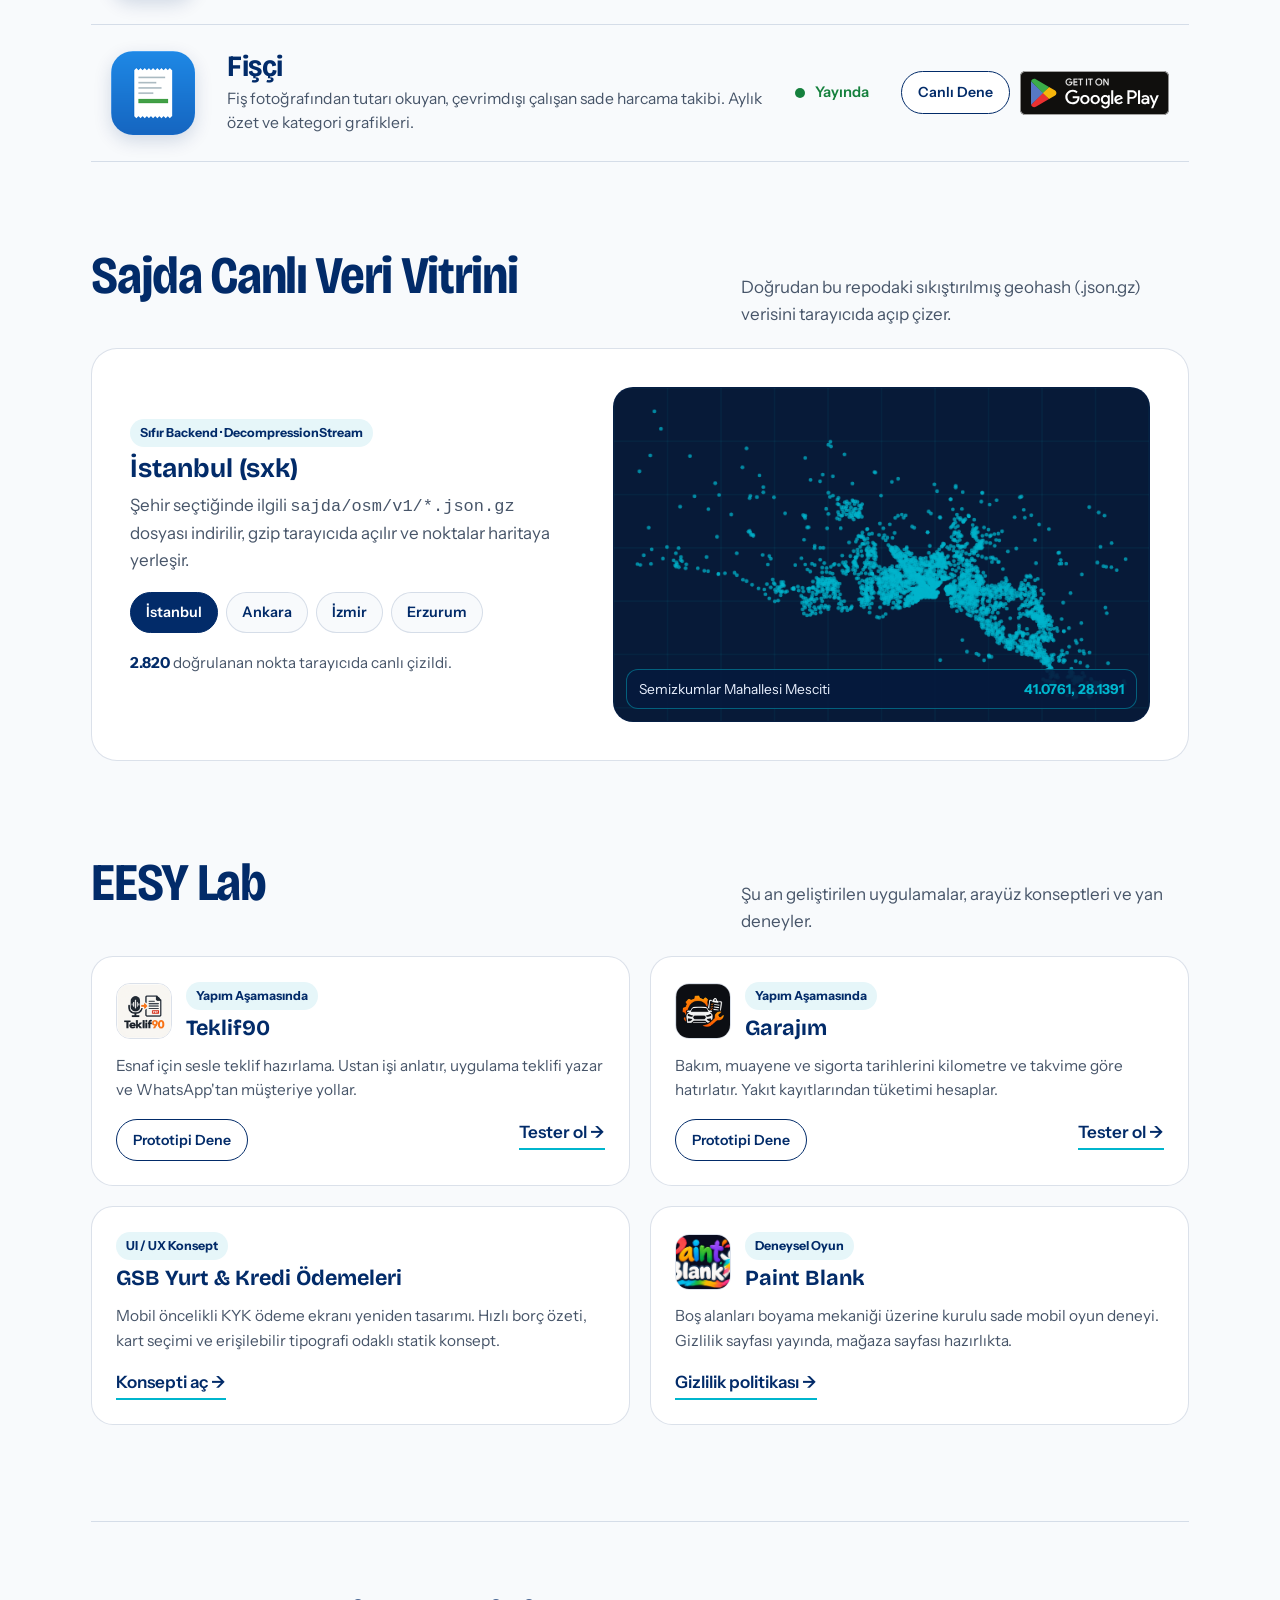
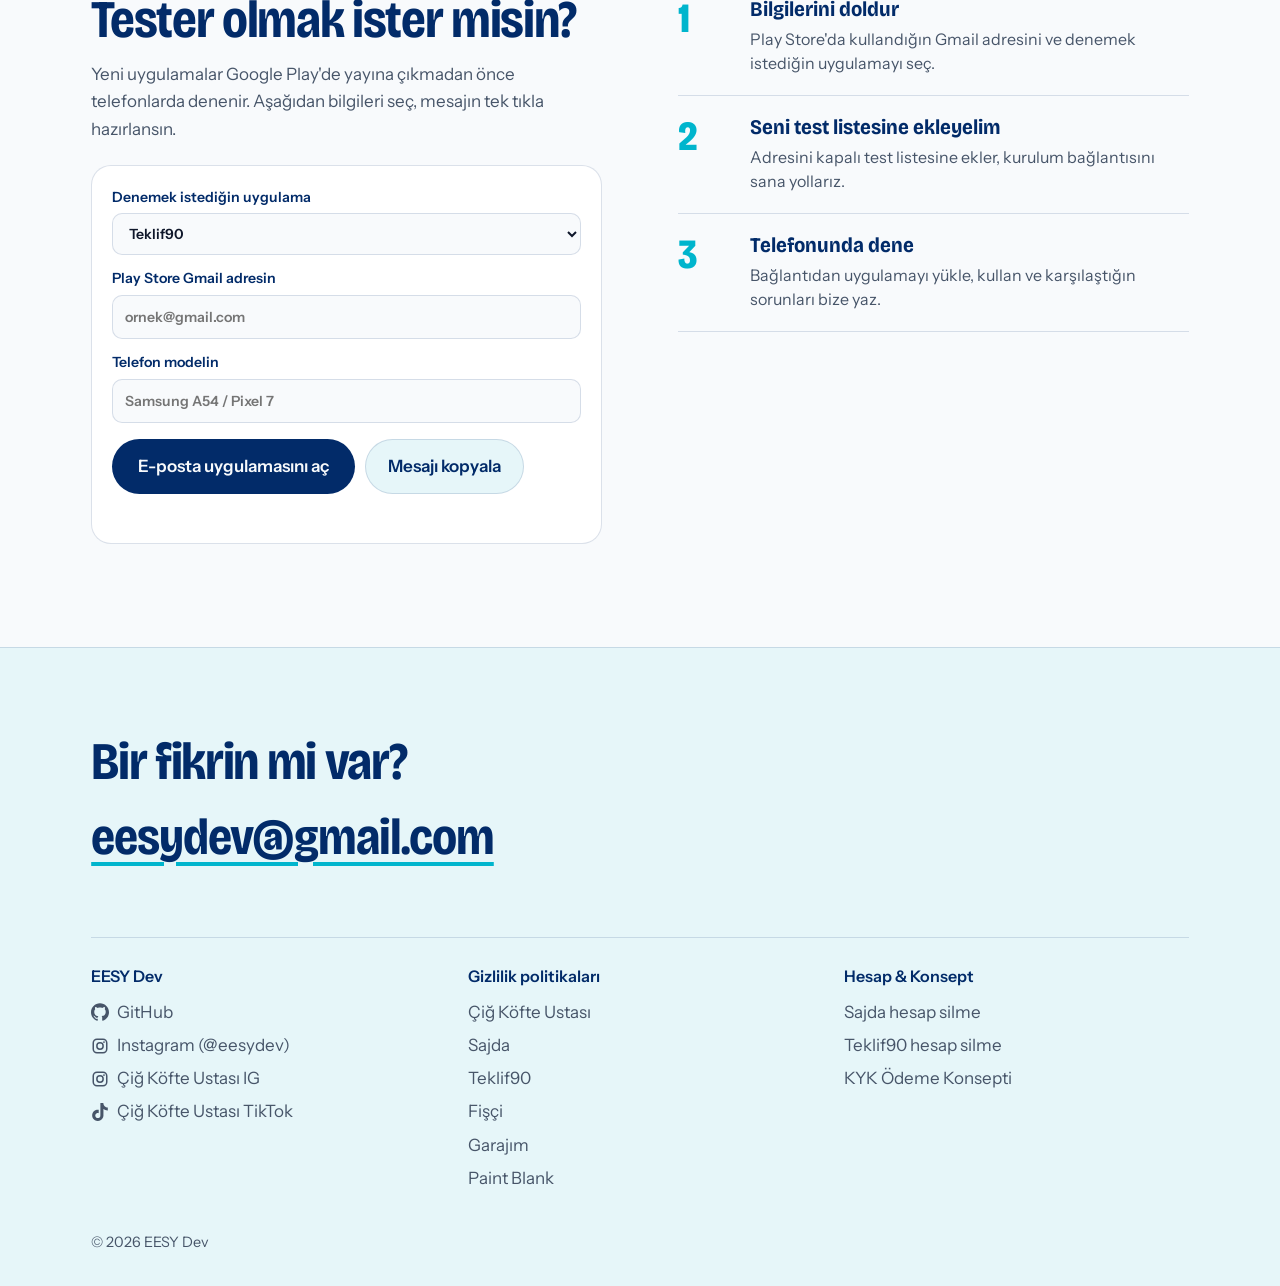
==== commit 7b7650cf: "feat: etkileşimli demolar, Sajda canlı veri, EESY Lab ve TR/EN geçişi" ====
--- a/index.html
+++ b/index.html
@@ -7,6 +7,7 @@
 <meta name="description" content="EESY Dev telefon için uygulama ve oyun geliştirir. Zikirmatik, Sajda, Fişçi ve Çiğ Köfte Ustası Google Play'de yayında; Teklif90 ve Garajım yakında.">
 <meta name="author" content="EESY Dev">
 <meta name="theme-color" content="#F8FAFC">
+<link rel="canonical" href="https://emirsalih-dev.github.io/eesydev.github.io/">
 <link rel="icon" type="image/png" href="icons/favicon.png">
 <link rel="apple-touch-icon" href="icons/favicon.png">
 <meta property="og:type" content="website">
@@ -15,13 +16,26 @@
 <meta property="og:image" content="https://emirsalih-dev.github.io/eesydev.github.io/icons/og-image.png">
 <meta property="og:url" content="https://emirsalih-dev.github.io/eesydev.github.io/">
 <meta name="twitter:card" content="summary_large_image">
+<script type="application/ld+json">
+{
+  "@context": "https://schema.org",
+  "@type": "Organization",
+  "name": "EESY Dev",
+  "url": "https://emirsalih-dev.github.io/eesydev.github.io/",
+  "email": "mailto:eesydev@gmail.com",
+  "sameAs": [
+    "https://github.com/emirsalih-dev",
+    "https://instagram.com/eesydev"
+  ]
+}
+</script>
 <link rel="preconnect" href="https://fonts.googleapis.com">
 <link rel="preconnect" href="https://fonts.gstatic.com" crossorigin>
-<link href="https://fonts.googleapis.com/css2?family=Bricolage+Grotesque:opsz,wdth,wght@12..96,75..100,300..800&family=Instrument+Sans:wght@400;500;600&display=swap" rel="stylesheet">
+<link href="https://fonts.googleapis.com/css2?family=Bricolage+Grotesque:opsz,wdth,wght@12..96,75..100,300..800&family=Instrument+Sans:wght@400;500;600;700&display=swap" rel="stylesheet">
 <style>
-  /* Düzen: sola yaslı büyük başlık + sağda kendini çizen logo şeridi; uygulamalar kart değil, ikonları renkli geniş satırlar. */
   :root {
     --paper: #F8FAFC;
+    --surface: #FFFFFF;
     --ink: #0F172A;
     --navy: #022B69;
     --cyan: #00B5CD;
@@ -46,13 +60,14 @@
     -webkit-font-smoothing: antialiased;
   }
   a { color: inherit; }
+  button { font: inherit; color: inherit; cursor: pointer; }
   :focus-visible { outline: 3px solid var(--cyan); outline-offset: 3px; border-radius: 6px; }
 
   .wrap { width: 100%; max-width: 1200px; margin-inline: auto; padding-inline: var(--gutter); }
 
   /* ---------- Üst çubuk ---------- */
   .bar {
-    position: sticky; top: env(safe-area-inset-top, 0px); z-index: 10;
+    position: sticky; top: env(safe-area-inset-top, 0px); z-index: 20;
     background: color-mix(in srgb, var(--paper) 88%, transparent);
     backdrop-filter: blur(10px);
     border-bottom: 1px solid var(--line);
@@ -60,18 +75,24 @@
   .bar .wrap { display: flex; align-items: center; justify-content: space-between; gap: 16px; padding-block: 12px; }
   .brand { display: flex; align-items: center; gap: 12px; text-decoration: none; font: 700 1.35rem/1 var(--display); font-stretch: 85%; letter-spacing: -0.01em; color: var(--navy); }
   .brand img { height: 30px; width: auto; display: block; }
-  .nav { display: flex; align-items: center; gap: clamp(16px, 3vw, 36px); }
+  .nav { display: flex; align-items: center; gap: clamp(12px, 2.6vw, 30px); }
   .nav a { text-decoration: none; font-weight: 500; color: var(--muted); }
   .nav a:hover { color: var(--navy); }
+  .lang-btn {
+    background: var(--tint); color: var(--navy); border: 1px solid var(--line);
+    padding: 6px 12px; border-radius: 999px; font-weight: 700; font-size: .85rem;
+    transition: background .2s;
+  }
+  .lang-btn:hover { background: #d4eef4; }
   .nav .mail { color: var(--navy); font-weight: 600; border: 1.5px solid var(--navy); padding: 8px 18px; border-radius: 999px; }
   .nav .mail:hover { background: var(--navy); color: var(--paper); }
 
   /* ---------- Hero ---------- */
-  .hero { padding-block: clamp(40px, 8vw, 104px) clamp(48px, 8vw, 96px); }
+  .hero { padding-block: clamp(36px, 7vw, 96px) clamp(32px, 6vw, 72px); }
   .hero .wrap { display: grid; grid-template-columns: minmax(0, 1.15fr) minmax(0, 0.85fr); align-items: center; gap: clamp(24px, 5vw, 72px); }
   h1 {
     margin: 0;
-    font: 800 clamp(4.5rem, 15.5vw, 11.5rem)/0.84 var(--display);
+    font: 800 clamp(4.2rem, 15vw, 11rem)/0.84 var(--display);
     font-stretch: 82%;
     letter-spacing: -0.015em;
     color: var(--navy);
@@ -85,83 +106,249 @@
     -webkit-text-fill-color: transparent; color: transparent;
   }
   h1 .small { font-size: 0.4em; font-weight: 500; font-stretch: 100%; letter-spacing: -0.02em; line-height: 1; margin-bottom: 0.18em; color: var(--muted); }
-  .lede { max-width: 30rem; margin: clamp(24px, 3vw, 36px) 0 0; font-size: 1.25rem; line-height: 1.5; color: var(--muted); }
-  .cta { display: flex; flex-wrap: wrap; align-items: center; gap: 12px 24px; margin-top: 32px; }
+  .lede { max-width: 32rem; margin: clamp(20px, 3vw, 32px) 0 0; font-size: 1.2rem; line-height: 1.5; color: var(--muted); }
+  .cta { display: flex; flex-wrap: wrap; align-items: center; gap: 12px 20px; margin-top: 28px; }
   .btn {
     display: inline-flex; align-items: center; gap: 10px;
     background: var(--navy); color: var(--paper);
-    padding: 15px 28px; border-radius: 999px;
+    padding: 14px 26px; border-radius: 999px; border: 0;
     font-weight: 600; text-decoration: none;
-    transition: background .2s;
+    transition: background .2s, transform .15s;
   }
   .btn:hover { background: #0a3d8f; }
+  .btn:active { transform: scale(.98); }
   .btn svg { width: 16px; height: 16px; }
-  .cta .plain { color: var(--navy); font-weight: 600; }
-
-  .mark { width: 100%; max-width: 560px; justify-self: end; }
+  .btn-soft {
+    display: inline-flex; align-items: center; gap: 8px;
+    background: var(--tint); color: var(--navy);
+    border: 1.5px solid var(--line);
+    padding: 13px 22px; border-radius: 999px;
+    font-weight: 600; text-decoration: none;
+    transition: background .2s, border-color .2s;
+  }
+  .btn-soft:hover { background: #d6eff5; border-color: var(--cyan); }
+
+  /* Canlı nabız şeridi */
+  .pulse-strip {
+    margin-top: 28px;
+    display: flex; flex-wrap: wrap; gap: 10px;
+  }
+  .pulse-chip {
+    display: inline-flex; align-items: center; gap: 8px;
+    padding: 7px 14px; border-radius: 999px;
+    background: var(--surface); border: 1px solid var(--line);
+    font-size: .88rem; color: var(--muted); font-weight: 500;
+  }
+  .pulse-chip strong { color: var(--navy); }
+  .pulse-dot { width: 7px; height: 7px; border-radius: 50%; background: var(--live); }
+  .pulse-dot.cy { background: var(--cyan); }
+
+  .mark { width: 100%; max-width: 540px; justify-self: end; }
   .mark svg { display: block; width: 100%; height: auto; overflow: visible; }
   .pen { stroke-dasharray: 1; stroke-dashoffset: 1; animation: draw 2.6s cubic-bezier(.55, .05, .3, 1) .25s forwards; }
   @keyframes draw { to { stroke-dashoffset: 0; } }
-  /* Çizgi bittiğinde kalmış olabilecek kıyıları yumuşakça doldurur, ani bir parça belirmez. */
   .net { opacity: 0; animation: net .7s ease-in 2.4s forwards; }
   @keyframes net { to { opacity: 1; } }
 
   /* ---------- Bölüm başlığı ---------- */
   .sec-head { display: flex; flex-wrap: wrap; align-items: baseline; justify-content: space-between; gap: 8px 32px; padding-bottom: 20px; }
-  h2 { margin: 0; font: 700 clamp(2.25rem, 5vw, 3.5rem)/1 var(--display); font-stretch: 85%; letter-spacing: -0.025em; color: var(--navy); text-wrap: balance; }
-  .sec-head p { margin: 0; color: var(--muted); max-width: 26rem; }
-
-  /* ---------- Öne çıkan: Çiğ Köfte Ustası ---------- */
+  h2 { margin: 0; font: 700 clamp(2.1rem, 4.8vw, 3.3rem)/1 var(--display); font-stretch: 85%; letter-spacing: -0.025em; color: var(--navy); text-wrap: balance; }
+  .sec-head p { margin: 0; color: var(--muted); max-width: 28rem; }
+
+  /* ---------- Öne çıkan: Çiğ Köfte Ustası + Mini Oyun ---------- */
   .feature { padding-bottom: clamp(48px, 7vw, 88px); }
   .panel {
-    display: grid; grid-template-columns: minmax(0, 1fr) minmax(0, 1.05fr); align-items: center; gap: clamp(20px, 4vw, 56px);
+    display: grid; grid-template-columns: minmax(0, 1fr) minmax(0, 1.08fr); align-items: center; gap: clamp(20px, 4vw, 52px);
     background: var(--navy); color: #EAF1FF;
-    border-radius: 28px; padding: clamp(24px, 4.5vw, 56px);
+    border-radius: 28px; padding: clamp(24px, 4.5vw, 52px);
     overflow: hidden;
   }
   .panel h3 { margin: 0 0 12px; font: 700 clamp(2rem, 4vw, 3rem)/1 var(--display); font-stretch: 85%; letter-spacing: -0.02em; color: #fff; }
-  .panel p { margin: 0 0 24px; max-width: 28rem; color: #C5D4F0; }
-  .panel .state { text-decoration: none; display: inline-flex; align-items: center; gap: 10px; font-weight: 600; color: #fff; }
+  .panel p { margin: 0 0 22px; max-width: 29rem; color: #C5D4F0; }
+  .panel .state { display: inline-flex; align-items: center; gap: 10px; font-weight: 600; color: #fff; margin-bottom: 22px; }
   .panel .state i { width: 10px; height: 10px; border-radius: 50%; background: var(--cyan); box-shadow: 0 0 0 5px rgba(0, 181, 205, .25); }
-  .panel .get { display: inline-flex; align-items: center; gap: 10px; background: #fff; color: var(--navy); padding: 14px 26px; border-radius: 999px; font-weight: 600; text-decoration: none; transition: background .2s, color .2s; }
+  .panel-actions { display: flex; flex-wrap: wrap; gap: 12px; align-items: center; }
+  .panel .get { display: inline-flex; align-items: center; gap: 10px; background: #fff; color: var(--navy); padding: 13px 24px; border-radius: 999px; font-weight: 600; text-decoration: none; transition: background .2s, color .2s; border: 0; }
   .panel .get:hover { background: var(--cyan); color: #fff; }
   .panel .get svg { width: 16px; height: 16px; }
+  .panel .play-mini {
+    display: inline-flex; align-items: center; gap: 8px;
+    background: rgba(0, 181, 205, .18); color: #fff;
+    border: 1.5px solid rgba(0, 181, 205, .6);
+    padding: 12px 22px; border-radius: 999px; font-weight: 600;
+    transition: background .2s;
+  }
+  .panel .play-mini:hover { background: var(--cyan); color: var(--navy); }
   .panel .social { display: flex; gap: 24px; margin-top: 18px; }
   .panel .social a { display: inline-flex; align-items: center; gap: 8px; color: inherit; font-size: .95rem; text-decoration: none; }
   .panel .social .ico { width: 20px; height: 20px; }
   .panel .social a:hover { color: var(--cyan); }
-  .panel img { display: block; width: 100%; height: auto; border-radius: 18px; }
+
+  .panel-media { position: relative; }
+  .panel-media img { display: block; width: 100%; height: auto; border-radius: 18px; }
+  .mini-game {
+    background: #061A3E;
+    border: 1px solid rgba(0, 181, 205, .35);
+    border-radius: 18px;
+    padding: 20px;
+    min-height: 270px;
+    display: flex; flex-direction: column; justify-content: space-between; gap: 14px;
+  }
+  .mini-game[hidden] { display: none; }
+  .mg-top { display: flex; justify-content: space-between; align-items: center; gap: 12px; font-size: .92rem; }
+  .mg-stats { display: flex; gap: 16px; font-weight: 700; color: #fff; }
+  .mg-stats span b { color: var(--cyan); }
+  .mg-close { background: rgba(255,255,255,.1); border: 0; color: #fff; border-radius: 999px; padding: 5px 12px; font-size: .82rem; }
+  .mg-stage {
+    position: relative;
+    flex: 1;
+    display: flex; flex-direction: column; align-items: center; justify-content: center; gap: 14px;
+    background: radial-gradient(circle at center, rgba(0, 181, 205, .15), transparent 70%);
+    border-radius: 14px;
+    padding: 16px;
+    min-height: 176px;
+    overflow: hidden;
+    user-select: none;
+  }
+  .durum-board { position: relative; width: 170px; height: 74px; display: grid; place-items: center; }
+  .durum-item {
+    position: absolute; width: 146px; height: 54px; border-radius: 14px;
+    background: #FDE68A; border: 2px solid #D97706;
+    display: flex; align-items: center; justify-content: center; overflow: hidden;
+    box-shadow: 0 8px 18px rgba(0,0,0,.28);
+  }
+  .durum-item .kofte { width: 118px; height: 14px; border-radius: 999px; background: #991B1B; }
+  .durum-item .marul { position: absolute; width: 110px; height: 6px; border-radius: 999px; background: #22C55E; top: 14px; }
+  .durum-fly { pointer-events: none; animation: wrapFly .48s cubic-bezier(.22, .85, .36, 1) forwards; }
+  @keyframes wrapFly {
+    0%   { transform: scaleY(1) rotate(0deg); border-radius: 14px; opacity: 1; }
+    42%  { transform: scaleY(.46) scaleX(.94) rotate(-6deg); border-radius: 999px; opacity: 1; }
+    100% { transform: translate(170px, -110px) scaleY(.42) scale(.65) rotate(28deg); border-radius: 999px; opacity: 0; }
+  }
+  .mg-pop {
+    position: absolute; top: 8px; right: 16px;
+    font: 700 .95rem/1 var(--display); color: var(--cyan);
+    pointer-events: none; animation: tipPop .5s ease-out forwards;
+  }
+  @keyframes tipPop { from { opacity: 1; transform: translateY(0); } to { opacity: 0; transform: translateY(-28px); } }
+  .mg-tap {
+    padding: 11px 28px; border-radius: 999px;
+    border: 2px solid var(--cyan);
+    background: linear-gradient(145deg, #00B5CD, #0284C7);
+    color: #041836;
+    font: 800 1rem/1.15 var(--display);
+    box-shadow: 0 8px 20px rgba(0,0,0,.3);
+    transition: transform .06s;
+  }
+  .mg-tap:active { transform: scale(.93); }
+  .mg-tap:disabled { opacity: .65; cursor: default; }
+  .mg-bar { height: 6px; background: rgba(255,255,255,.14); border-radius: 999px; overflow: hidden; }
+  .mg-bar > i { display: block; height: 100%; width: 100%; background: var(--cyan); transition: width .1s linear; }
+  .mg-foot { display: flex; justify-content: space-between; align-items: center; gap: 12px; font-size: .88rem; color: #C5D4F0; }
 
   /* ---------- Uygulama satırları ---------- */
-  .apps { padding-bottom: clamp(56px, 8vw, 104px); }
+  .apps { padding-bottom: clamp(52px, 7vw, 88px); }
   .rows { list-style: none; margin: 0; padding: 0; border-top: 1px solid var(--line); }
   .row {
-    display: grid; grid-template-columns: 84px minmax(0, 1fr) 190px 190px; align-items: center; gap: 12px clamp(16px, 3vw, 40px);
-    padding: clamp(18px, 2.4vw, 28px) clamp(8px, 1.6vw, 20px);
+    display: grid; grid-template-columns: 84px minmax(0, 1fr) auto auto; align-items: center; gap: 12px clamp(16px, 2.5vw, 32px);
+    padding: clamp(18px, 2.4vw, 26px) clamp(8px, 1.6vw, 20px);
     border-bottom: 1px solid var(--line);
     transition: background .25s;
   }
   .row:hover { background: var(--tint); }
-  .row img { width: 84px; height: 84px; border-radius: 22px; display: block; box-shadow: 0 6px 18px rgba(2, 43, 105, .16); }
-  .row h3 { margin: 0 0 4px; font: 700 clamp(1.4rem, 2.4vw, 1.9rem)/1.1 var(--display); font-stretch: 90%; letter-spacing: -0.015em; color: var(--navy); }
-  .row p { margin: 0; color: var(--muted); max-width: 40rem; font-size: 1rem; line-height: 1.5; }
-  .status { display: inline-flex; align-items: center; gap: 10px; font-weight: 600; font-size: .95rem; }
+  .row img.app-ico { width: 84px; height: 84px; border-radius: 22px; display: block; box-shadow: 0 6px 18px rgba(2, 43, 105, .16); }
+  .row h3 { margin: 0 0 4px; font: 700 clamp(1.35rem, 2.3vw, 1.85rem)/1.1 var(--display); font-stretch: 90%; letter-spacing: -0.015em; color: var(--navy); }
+  .row p { margin: 0; color: var(--muted); max-width: 38rem; font-size: .98rem; line-height: 1.5; }
+  .status { display: inline-flex; align-items: center; gap: 10px; font-weight: 600; font-size: .92rem; white-space: nowrap; }
   .status i { width: 10px; height: 10px; border-radius: 50%; flex: none; }
   .st-live i { background: var(--live); } .st-live { color: var(--live); }
-  .st-review i { background: transparent; border: 2px solid var(--navy); } .st-review { color: var(--navy); }
-  .st-soon i { background: var(--soon); opacity: .55; } .st-soon { color: var(--soon); }
-  .act { justify-self: end; }
+  .st-soon i { background: var(--soon); opacity: .65; } .st-soon { color: var(--soon); }
+  .act { display: flex; flex-wrap: wrap; align-items: center; justify-content: flex-end; gap: 10px; }
+  .demo-btn {
+    display: inline-flex; align-items: center; gap: 6px;
+    background: var(--surface); color: var(--navy);
+    border: 1.5px solid var(--navy); border-radius: 999px;
+    padding: 9px 16px; font-weight: 600; font-size: .88rem;
+    transition: background .2s, color .2s;
+  }
+  .demo-btn:hover { background: var(--navy); color: #fff; }
   .play { display: inline-block; line-height: 0; border-radius: 8px; }
-  .play img { display: block; height: 50px; width: auto; transition: transform .2s; }
+  .play img { display: block; height: 44px; width: auto; transition: transform .2s; }
   .play:hover img { transform: translateY(-2px); }
 
-  /* ---------- Tester çağrısı ---------- */
+  /* ---------- Canlı Sajda Harita Bölümü ---------- */
+  .sajda-live { padding-bottom: clamp(56px, 8vw, 96px); }
+  .map-card {
+    background: var(--surface);
+    border: 1px solid var(--line);
+    border-radius: 26px;
+    padding: clamp(20px, 3.5vw, 38px);
+    display: grid; grid-template-columns: minmax(0, .9fr) minmax(0, 1.1fr); gap: clamp(20px, 4vw, 44px);
+    align-items: center;
+  }
+  .city-pills { display: flex; flex-wrap: wrap; gap: 8px; margin: 18px 0; }
+  .city-pill {
+    background: var(--paper); border: 1.5px solid var(--line);
+    color: var(--navy); font-weight: 600; font-size: .9rem;
+    padding: 8px 15px; border-radius: 999px; transition: all .2s;
+  }
+  .city-pill[aria-pressed="true"], .city-pill:hover {
+    background: var(--navy); color: #fff; border-color: var(--navy);
+  }
+  .map-meta { font-size: .95rem; color: var(--muted); }
+  .map-meta strong { color: var(--navy); }
+  .map-canvas-wrap {
+    position: relative;
+    background: #071A38;
+    border-radius: 20px;
+    overflow: hidden;
+    aspect-ratio: 16 / 10;
+    border: 1px solid rgba(2,43,105,.25);
+  }
+  .map-canvas-wrap canvas { display: block; width: 100%; height: 100%; }
+  .map-tip {
+    position: absolute; left: 12px; right: 12px; bottom: 12px;
+    background: rgba(6, 26, 62, .9); color: #EAF1FF;
+    border: 1px solid rgba(0, 181, 205, .45);
+    border-radius: 12px; padding: 8px 12px; font-size: .86rem;
+    display: flex; justify-content: space-between; align-items: center; gap: 10px;
+  }
+  .map-tip b { color: var(--cyan); }
+
+  /* ---------- EESY Lab / Deneyler ---------- */
+  .lab { padding-bottom: clamp(56px, 8vw, 96px); }
+  .lab-grid {
+    display: grid; grid-template-columns: repeat(2, minmax(0, 1fr)); gap: 20px;
+  }
+  .lab-card {
+    background: var(--surface); border: 1px solid var(--line); border-radius: 22px;
+    padding: 24px; display: flex; flex-direction: column; justify-content: space-between; gap: 16px;
+    transition: border-color .2s, transform .2s;
+  }
+  .lab-card:hover { border-color: var(--cyan); transform: translateY(-2px); }
+  .lab-head { display: flex; align-items: center; gap: 14px; }
+  .lab-thumb { width: 56px; height: 56px; border-radius: 14px; object-fit: cover; border: 1px solid var(--line); flex: none; }
+  .lab-badge { display: inline-block; font-size: .78rem; font-weight: 700; color: var(--navy); background: var(--tint); padding: 4px 10px; border-radius: 999px; margin-bottom: 6px; }
+  .lab-card h3 { margin: 0; font: 700 1.35rem/1.2 var(--display); color: var(--navy); }
+  .lab-card p { margin: 0; color: var(--muted); font-size: .96rem; }
+  .lab-link { align-self: flex-start; font-weight: 600; color: var(--navy); text-decoration: none; border-bottom: 2px solid var(--cyan); padding-bottom: 2px; }
+
+  /* ---------- Tester çağrısı (Sürtünmesiz form) ---------- */
   .tester { padding-bottom: clamp(56px, 8vw, 104px); }
-  .tester-grid { display: grid; grid-template-columns: minmax(0, 1fr) minmax(0, 1fr); gap: clamp(28px, 6vw, 88px); align-items: start; border-top: 1px solid var(--line); padding-top: clamp(40px, 6vw, 72px); }
-  .tester p { margin: 16px 0 0; color: var(--muted); max-width: 30rem; }
-  .tester .cta { margin-top: 28px; }
-  .tester .addr { margin-top: 14px; font-size: .95rem; color: var(--muted); }
-  .tester .addr b { color: var(--navy); font-weight: 600; user-select: all; }
+  .tester-grid { display: grid; grid-template-columns: minmax(0, 1fr) minmax(0, 1fr); gap: clamp(28px, 6vw, 80px); align-items: start; border-top: 1px solid var(--line); padding-top: clamp(40px, 6vw, 72px); }
+  .tester p { margin: 14px 0 0; color: var(--muted); max-width: 30rem; }
+  .tester-form {
+    margin-top: 22px;
+    background: var(--surface); border: 1px solid var(--line); border-radius: 20px; padding: 20px;
+    display: grid; gap: 12px;
+  }
+  .tester-form label { display: grid; gap: 5px; font-size: .88rem; font-weight: 600; color: var(--navy); }
+  .tester-form input, .tester-form select {
+    width: 100%; padding: 10px 12px; border-radius: 10px;
+    border: 1.5px solid var(--line); background: var(--paper); font: inherit; color: var(--ink);
+  }
+  .tester-form-actions { display: flex; flex-wrap: wrap; gap: 10px; margin-top: 4px; }
+  .copy-msg { font-size: .88rem; color: var(--live); font-weight: 600; min-height: 1.2em; }
   .steps { list-style: none; margin: 0; padding: 0; counter-reset: step; }
   .steps li { counter-increment: step; display: grid; grid-template-columns: 56px minmax(0, 1fr); gap: 16px; padding-block: 20px; border-bottom: 1px solid var(--line); }
   .steps li:first-child { padding-top: 4px; }
@@ -181,16 +368,62 @@
   .ico { width: 18px; height: 18px; flex: none; }
   .copy { margin: 36px 0 0; color: var(--muted); font-size: .9rem; }
 
+  /* ---------- Demo Dialog / Modal ---------- */
+  dialog.demo-modal {
+    border: 1px solid var(--line);
+    border-radius: 24px;
+    padding: 0;
+    width: min(560px, calc(100vw - 24px));
+    background: var(--surface);
+    color: var(--ink);
+    box-shadow: 0 24px 60px rgba(2, 43, 105, .28);
+  }
+  dialog.demo-modal::backdrop { background: rgba(2, 20, 48, .55); backdrop-filter: blur(4px); }
+  .dm-head {
+    display: flex; align-items: center; justify-content: space-between; gap: 12px;
+    padding: 18px 22px; border-bottom: 1px solid var(--line); background: var(--tint);
+  }
+  .dm-head h3 { margin: 0; font: 700 1.35rem/1.2 var(--display); color: var(--navy); }
+  .dm-close {
+    background: var(--surface); border: 1px solid var(--line); border-radius: 999px;
+    width: 34px; height: 34px; font-weight: 700; color: var(--navy);
+  }
+  .dm-body { padding: 22px; display: grid; gap: 16px; }
+
+  /* Tesbih Widget */
+  .tasbih-box {
+    background: linear-gradient(160deg, #022B69, #073D8C);
+    color: #fff; border-radius: 18px; padding: 20px; text-align: center;
+  }
+  .tasbih-dhikr { font-size: .9rem; color: #AEEAF2; font-weight: 600; letter-spacing: .04em; text-transform: uppercase; }
+  .tasbih-count { font: 800 3.2rem/1 var(--display); margin: 6px 0 12px; }
+  .tasbih-svg { width: 100%; max-width: 360px; height: 120px; display: block; margin: 0 auto 12px; cursor: pointer; touch-action: manipulation; }
+  .bead { transition: transform .18s cubic-bezier(.22, 1, .36, 1); }
+
+  /* Teklif90 & Fişçi & Garajım Widgets */
+  .preset-row { display: flex; flex-wrap: wrap; gap: 8px; }
+  .preset-chip {
+    background: var(--tint); border: 1px solid var(--line); color: var(--navy);
+    padding: 7px 12px; border-radius: 999px; font-size: .85rem; font-weight: 600;
+  }
+  .preset-chip:hover { background: #d2eef5; }
+  .wa-card {
+    background: #ECFDF5; border: 1px solid #A7F3D0; border-radius: 14px; padding: 14px 16px;
+    font-size: .94rem; white-space: pre-line; color: #064E3B;
+  }
+  .calc-grid { display: grid; grid-template-columns: 1fr 1fr; gap: 10px; }
+  .meter { height: 10px; border-radius: 999px; background: #E2E8F0; overflow: hidden; }
+  .meter > i { display: block; height: 100%; background: var(--cyan); transition: width .25s; }
+
   /* ---------- Dar ekran ---------- */
   @media (max-width: 900px) {
-    .hero .wrap { grid-template-columns: minmax(0, 1fr); }
-    .mark { justify-self: start; max-width: 380px; order: -1; }
-    .panel { grid-template-columns: minmax(0, 1fr); }
+    .hero .wrap, .panel, .map-card, .tester-grid, .lab-grid { grid-template-columns: minmax(0, 1fr); }
+    .mark { justify-self: start; max-width: 340px; order: -1; }
     .row { grid-template-columns: 64px minmax(0, 1fr); }
-    .row img { width: 64px; height: 64px; border-radius: 17px; }
+    .row img.app-ico { width: 64px; height: 64px; border-radius: 17px; }
     .row .status, .row .act { grid-column: 2; justify-self: start; }
     .nav a:not(.mail) { display: none; }
-    .tester-grid { grid-template-columns: minmax(0, 1fr); }
+    .calc-grid { grid-template-columns: 1fr; }
   }
 
   @media (prefers-reduced-motion: reduce) {
@@ -214,10 +447,12 @@
       <span>EESY Dev</span>
     </a>
     <nav class="nav" aria-label="Ana menü">
-      <a href="#uygulamalar">Uygulamalar</a>
-      <a href="#tester">Tester ol</a>
-      <a href="#iletisim">İletişim</a>
-      <a class="mail" href="#iletisim">Bize yazın</a>
+      <a href="#uygulamalar" data-i18n="navApps">Uygulamalar</a>
+      <a href="#sajda-harita" data-i18n="navMap">Sajda Harita</a>
+      <a href="#lab">Lab</a>
+      <a href="#tester" data-i18n="navTester">Tester ol</a>
+      <button type="button" class="lang-btn" id="langBtn" aria-label="Dili değiştir">EN</button>
+      <a class="mail" href="#iletisim" data-i18n="navContact">Bize yazın</a>
     </nav>
   </div>
 </header>
@@ -227,12 +462,18 @@
     <div class="wrap">
       <div>
         <h1><span class="small">Make it</span><span class="grad">EESY.</span></h1>
-        <p class="lede">Telefon için uygulama ve oyun geliştiriyoruz. Her uygulama tek bir işi sade ve hızlı yapmaya çalışır.</p>
+        <p class="lede" data-i18n="heroLede">Telefon için uygulama ve oyun geliştiriyoruz. Her uygulama tek bir işi sade ve hızlı yapmaya çalışır.</p>
         <div class="cta">
-          <a class="btn" href="#uygulamalar">Uygulamalara bak
+          <a class="btn" href="#uygulamalar">
+            <span data-i18n="heroBtn">Uygulamalara bak</span>
             <svg viewBox="0 0 16 16" fill="none" stroke="currentColor" stroke-width="2" stroke-linecap="round" stroke-linejoin="round" aria-hidden="true"><path d="M8 2v11M3 8.5 8 13.5 13 8.5"/></svg>
           </a>
-          <a class="plain" href="#iletisim">eesydev@gmail.com</a>
+          <a class="plain" href="#iletisim" style="color:var(--navy);font-weight:600;">eesydev@gmail.com</a>
+        </div>
+        <div class="pulse-strip" aria-label="Stüdyo durumu">
+          <span class="pulse-chip"><i class="pulse-dot"></i><strong id="liveAppCount">4</strong> <span data-i18n="pulseLive">Google Play'de yayında</span></span>
+          <span class="pulse-chip"><i class="pulse-dot cy"></i><strong id="sajdaTotal">23.443</strong> <span data-i18n="pulseOsm">Sajda ibadet noktası</span></span>
+          <span class="pulse-chip"><strong data-i18n="pulseFocus">Odakta:</strong> Teklif90 &amp; Garajım</span>
         </div>
       </div>
 
@@ -251,22 +492,50 @@
     </div>
   </section>
 
-  <section class="feature">
+  <section class="feature" id="oyun">
     <div class="wrap">
       <div class="panel">
         <div>
           <h3>Çiğ Köfte Ustası</h3>
-          <p>Dükkânına ad ver, kepengi aç. Hamuru yoğur, köfteyi sık, dürümü sar; rengârenk müşterilere yetiş, bahşişleri topla ve tezgâhını büyüt.</p>
-          <p class="state"><i></i>Google Play'de yayında</p>
-          <a class="get" href="https://play.google.com/store/apps/details?id=com.eesydev.cigkofte&amp;hl=tr" target="_blank" rel="noopener">Şimdi dene
-            <svg viewBox="0 0 16 16" fill="none" stroke="currentColor" stroke-width="2" stroke-linecap="round" stroke-linejoin="round" aria-hidden="true"><path d="M3 8h9M8.5 3.5 13 8l-4.5 4.5"/></svg>
-          </a>
+          <p data-i18n="ckDesc">Dükkânına ad ver, kepengi aç. Hamuru yoğur, köfteyi sık, dürümü sar; rengârenk müşterilere yetiş, bahşişleri topla ve tezgâhını büyüt.</p>
+          <div class="state"><i></i><span data-i18n="ckState">Google Play'de yayında</span></div>
+          <div class="panel-actions">
+            <a class="get" href="https://play.google.com/store/apps/details?id=com.eesydev.cigkofte&amp;hl=tr" target="_blank" rel="noopener">
+              <span data-i18n="ckPlay">Şimdi dene</span>
+              <svg viewBox="0 0 16 16" fill="none" stroke="currentColor" stroke-width="2" stroke-linecap="round" stroke-linejoin="round" aria-hidden="true"><path d="M3 8h9M8.5 3.5 13 8l-4.5 4.5"/></svg>
+            </a>
+            <button type="button" class="play-mini" id="toggleMiniGame" data-i18n="ckMiniBtn">10 sn Tezgâh Oyna</button>
+          </div>
           <div class="social">
             <a href="https://www.instagram.com/cigkofteustasi.game/" target="_blank" rel="noopener"><svg class="ico" aria-hidden="true"><use href="#ic-instagram"/></svg>Instagram</a>
             <a href="https://www.tiktok.com/@cigkofteustasi.game" target="_blank" rel="noopener"><svg class="ico" aria-hidden="true"><use href="#ic-tiktok"/></svg>TikTok</a>
           </div>
         </div>
-        <img src="icons/cigkofte.jpg" alt="Çiğ Köfte Ustası tanıtım görseli" width="1024" height="500">
+
+        <div class="panel-media">
+          <img id="ckBanner" src="icons/cigkofte.jpg" alt="Çiğ Köfte Ustası tanıtım görseli" width="1024" height="500">
+          <div class="mini-game" id="ckMiniGame" hidden>
+            <div class="mg-top">
+              <div class="mg-stats">
+                <span>⏱ <b id="mgTime">10.0</b>s</span>
+                <span>🌯 <b id="mgWraps">0</b></span>
+                <span>💸 <b id="mgTips">0</b> ₺</span>
+              </div>
+              <button type="button" class="mg-close" id="closeMiniGame">Görsele dön</button>
+            </div>
+            <div class="mg-stage" id="mgStage">
+              <div class="durum-board" id="durumBoard" aria-hidden="true">
+                <div class="durum-item"><span class="marul"></span><span class="kofte"></span></div>
+              </div>
+              <button type="button" class="mg-tap" id="mgTapBtn">SAR! <small>(Tıkla / Space)</small></button>
+            </div>
+            <div class="mg-bar"><i id="mgBarFill"></i></div>
+            <div class="mg-foot">
+              <span id="mgHint">Her SAR'a basınca dürüm sarılıp fırlar!</span>
+              <button type="button" class="mg-close" id="mgRestart">Sıfırla</button>
+            </div>
+          </div>
+        </div>
       </div>
     </div>
   </section>
@@ -274,90 +543,203 @@
   <section class="apps" id="uygulamalar">
     <div class="wrap">
       <div class="sec-head">
-        <h2>Uygulamalar</h2>
-        <p>Google Play'de yayında olanlar ve yolda olanlar.</p>
+        <h2 data-i18n="appsTitle">Uygulamalar</h2>
+        <p data-i18n="appsSub">Google Play'de yayında olanlar — "Canlı Dene" ile tarayıcıda test edebilirsin.</p>
       </div>
 
       <ul class="rows">
         <li class="row">
-          <img src="icons/app-zikirmatik.png" alt="Zikirmatik simgesi" width="84" height="84">
+          <img class="app-ico" src="icons/app-zikirmatik.png" alt="Zikirmatik simgesi" width="84" height="84" loading="lazy" decoding="async">
           <div>
             <h3>Zikirmatik: Dijital Tesbih</h3>
-            <p>Gerçek tesbih hissi veren boncuk şeridi, hızlı zikir sayacı, namaz vakitleri ve kaza namazı takibi.</p>
-          </div>
-          <span class="status st-live"><i></i>Yayında</span>
-          <div class="act"><a class="play" href="https://play.google.com/store/apps/details?id=com.eesydev.zikirmatik3dtesbih&amp;hl=tr" target="_blank" rel="noopener"><img src="icons/google-play-badge.svg" alt="Google Play'den indirin" width="169" height="50"></a></div>
+            <p data-i18n="appZikir">Gerçek tesbih hissi veren boncuk şeridi, hızlı zikir sayacı, namaz vakitleri ve kaza namazı takibi.</p>
+          </div>
+          <span class="status st-live"><i></i><span data-i18n="stLive">Yayında</span></span>
+          <div class="act">
+            <button type="button" class="demo-btn" data-open-demo="zikirmatik" data-i18n="tryLive">Canlı Dene</button>
+            <a class="play" href="https://play.google.com/store/apps/details?id=com.eesydev.zikirmatik3dtesbih&amp;hl=tr" target="_blank" rel="noopener"><img src="icons/google-play-badge.svg" alt="Google Play'den indirin" width="149" height="44" loading="lazy"></a>
+          </div>
         </li>
 
         <li class="row">
-          <img src="icons/app-sajda.png" alt="Sajda simgesi" width="84" height="84">
+          <img class="app-ico" src="icons/app-sajda.png" alt="Sajda simgesi" width="84" height="84" loading="lazy" decoding="async">
           <div>
             <h3>Sajda</h3>
-            <p>Mescitleri ve açık ibadet noktalarını keşfet, doğrula ve paylaş. Topluluk destekli ibadet haritası.</p>
-          </div>
-          <span class="status st-live"><i></i>Yayında</span>
-          <div class="act"><a class="play" href="https://play.google.com/store/apps/details?id=com.eesydev.sajda&amp;hl=tr" target="_blank" rel="noopener"><img src="icons/google-play-badge.svg" alt="Google Play'den indirin" width="169" height="50"></a></div>
+            <p data-i18n="appSajda">Mescitleri ve açık ibadet noktalarını keşfet, doğrula ve paylaş. Topluluk destekli ibadet haritası.</p>
+          </div>
+          <span class="status st-live"><i></i><span data-i18n="stLive">Yayında</span></span>
+          <div class="act">
+            <a class="demo-btn" href="#sajda-harita" data-i18n="inspectData">Veriyi İncele</a>
+            <a class="play" href="https://play.google.com/store/apps/details?id=com.eesydev.sajda&amp;hl=tr" target="_blank" rel="noopener"><img src="icons/google-play-badge.svg" alt="Google Play'den indirin" width="149" height="44" loading="lazy"></a>
+          </div>
         </li>
 
         <li class="row">
-          <img src="icons/app-fisci.png" alt="Fişçi simgesi" width="84" height="84">
+          <img class="app-ico" src="icons/app-fisci.png" alt="Fişçi simgesi" width="84" height="84" loading="lazy" decoding="async">
           <div>
             <h3>Fişçi</h3>
-            <p>Fiş fotoğrafından tutarı okuyan, çevrimdışı çalışan sade harcama takibi. Aylık özet ve kategori grafikleri.</p>
-          </div>
-          <span class="status st-live"><i></i>Yayında</span>
-          <div class="act"><a class="play" href="https://play.google.com/store/apps/details?id=com.eesydev.fis_takip&amp;hl=tr" target="_blank" rel="noopener"><img src="icons/google-play-badge.svg" alt="Google Play'den indirin" width="169" height="50"></a></div>
-        </li>
-
-        <li class="row">
-          <img src="icons/app-teklif90.png" alt="Teklif90 simgesi" width="84" height="84">
-          <div>
-            <h3>Teklif90</h3>
-            <p>Esnaf için sesle teklif hazırlama. Ustan işi anlatır, uygulama teklifi yazar ve WhatsApp'tan müşteriye yollar.</p>
-          </div>
-          <span class="status st-soon"><i></i>Yakında</span>
-        </li>
-
-        <li class="row">
-          <img src="icons/app-garajim.png" alt="Garajım simgesi" width="84" height="84">
-          <div>
-            <h3>Garajım</h3>
-            <p>Bakım, muayene ve sigorta tarihlerini kilometre ve takvime göre hatırlatır. Yakıt kayıtlarından tüketimi hesaplar.</p>
-          </div>
-          <span class="status st-soon"><i></i>Yakında</span>
+            <p data-i18n="appFisci">Fiş fotoğrafından tutarı okuyan, çevrimdışı çalışan sade harcama takibi. Aylık özet ve kategori grafikleri.</p>
+          </div>
+          <span class="status st-live"><i></i><span data-i18n="stLive">Yayında</span></span>
+          <div class="act">
+            <button type="button" class="demo-btn" data-open-demo="fisci" data-i18n="tryLive">Canlı Dene</button>
+            <a class="play" href="https://play.google.com/store/apps/details?id=com.eesydev.fis_takip&amp;hl=tr" target="_blank" rel="noopener"><img src="icons/google-play-badge.svg" alt="Google Play'den indirin" width="149" height="44" loading="lazy"></a>
+          </div>
         </li>
       </ul>
     </div>
   </section>
 
+  <section class="sajda-live" id="sajda-harita">
+    <div class="wrap">
+      <div class="sec-head">
+        <h2 data-i18n="mapTitle">Sajda Canlı Veri Vitrini</h2>
+        <p data-i18n="mapSub">Doğrudan bu repodaki sıkıştırılmış geohash (.json.gz) verisini tarayıcıda açıp çizer.</p>
+      </div>
+      <div class="map-card">
+        <div>
+          <span class="lab-badge" data-i18n="mapBadge">Sıfır Backend · DecompressionStream</span>
+          <h3 style="margin:0 0 8px; font:700 1.65rem/1.15 var(--display); color:var(--navy);" id="mapRegionTitle">İstanbul (sxk)</h3>
+          <p style="margin:0; color:var(--muted);" data-i18n="mapDesc">Şehir seçtiğinde ilgili <code>sajda/osm/v1/*.json.gz</code> dosyası indirilir, gzip tarayıcıda açılır ve noktalar haritaya yerleşir.</p>
+          <div class="city-pills" role="group" aria-label="Şehir seçimi">
+            <button type="button" class="city-pill" data-cell="sxk" data-label="İstanbul (sxk)" aria-pressed="true">İstanbul</button>
+            <button type="button" class="city-pill" data-cell="sxp" data-label="Ankara (sxp)" aria-pressed="false">Ankara</button>
+            <button type="button" class="city-pill" data-cell="swg" data-label="İzmir (swg)" aria-pressed="false">İzmir</button>
+            <button type="button" class="city-pill" data-cell="szj" data-label="Erzurum (szj)" aria-pressed="false">Erzurum</button>
+          </div>
+          <p class="map-meta" id="mapStats">Yükleniyor…</p>
+        </div>
+        <div class="map-canvas-wrap">
+          <canvas id="sajdaCanvas" width="640" height="400"></canvas>
+          <div class="map-tip">
+            <span id="mapHoverName">Bir noktanın üzerine gel veya tıkla</span>
+            <b id="mapHoverCoord">—</b>
+          </div>
+        </div>
+      </div>
+    </div>
+  </section>
+
+  <section class="lab" id="lab">
+    <div class="wrap">
+      <div class="sec-head">
+        <h2>EESY Lab</h2>
+        <p data-i18n="labSub">Şu an geliştirilen uygulamalar, arayüz konseptleri ve yan deneyler.</p>
+      </div>
+      <div class="lab-grid">
+        <article class="lab-card">
+          <div>
+            <div class="lab-head">
+              <img class="lab-thumb" src="icons/app-teklif90.png" alt="Teklif90 simgesi" width="56" height="56" loading="lazy">
+              <div>
+                <span class="lab-badge" data-i18n="labBuilding">Yapım Aşamasında</span>
+                <h3>Teklif90</h3>
+              </div>
+            </div>
+            <p style="margin-top:12px;" data-i18n="appTeklif">Esnaf için sesle teklif hazırlama. Ustan işi anlatır, uygulama teklifi yazar ve WhatsApp'tan müşteriye yollar.</p>
+          </div>
+          <div style="display:flex;align-items:center;justify-content:space-between;gap:12px;flex-wrap:wrap;">
+            <button type="button" class="demo-btn" data-open-demo="teklif90" data-i18n="tryProto">Prototipi Dene</button>
+            <a class="lab-link" href="#tester" data-i18n="labTester">Tester ol &rarr;</a>
+          </div>
+        </article>
+
+        <article class="lab-card">
+          <div>
+            <div class="lab-head">
+              <img class="lab-thumb" src="icons/app-garajim.png" alt="Garajım simgesi" width="56" height="56" loading="lazy">
+              <div>
+                <span class="lab-badge" data-i18n="labBuilding">Yapım Aşamasında</span>
+                <h3>Garajım</h3>
+              </div>
+            </div>
+            <p style="margin-top:12px;" data-i18n="appGaraj">Bakım, muayene ve sigorta tarihlerini kilometre ve takvime göre hatırlatır. Yakıt kayıtlarından tüketimi hesaplar.</p>
+          </div>
+          <div style="display:flex;align-items:center;justify-content:space-between;gap:12px;flex-wrap:wrap;">
+            <button type="button" class="demo-btn" data-open-demo="garajim" data-i18n="tryProto">Prototipi Dene</button>
+            <a class="lab-link" href="#tester" data-i18n="labTester">Tester ol &rarr;</a>
+          </div>
+        </article>
+
+        <article class="lab-card">
+          <div>
+            <div class="lab-head">
+              <div>
+                <span class="lab-badge">UI / UX Konsept</span>
+                <h3>GSB Yurt &amp; Kredi Ödemeleri</h3>
+              </div>
+            </div>
+            <p style="margin-top:12px;" data-i18n="labKyk">Mobil öncelikli KYK ödeme ekranı yeniden tasarımı. Hızlı borç özeti, kart seçimi ve erişilebilir tipografi odaklı statik konsept.</p>
+          </div>
+          <a class="lab-link" href="kyk-konsept/index.html" target="_blank" rel="noopener" data-i18n="labOpen">Konsepti aç &rarr;</a>
+        </article>
+
+        <article class="lab-card">
+          <div>
+            <div class="lab-head">
+              <img class="lab-thumb" src="icons/paintblank.jpg" alt="Paint Blank görseli" width="56" height="56" loading="lazy">
+              <div>
+                <span class="lab-badge">Deneysel Oyun</span>
+                <h3>Paint Blank</h3>
+              </div>
+            </div>
+            <p style="margin-top:12px;" data-i18n="labPaint">Boş alanları boyama mekaniği üzerine kurulu sade mobil oyun deneyi. Gizlilik sayfası yayında, mağaza sayfası hazırlıkta.</p>
+          </div>
+          <a class="lab-link" href="paintblank/privacy.html" data-i18n="labPrivacy">Gizlilik politikası &rarr;</a>
+        </article>
+      </div>
+    </div>
+  </section>
+
   <section class="tester" id="tester">
     <div class="wrap"><div class="tester-grid">
       <div>
-        <h2>Tester olmak ister misin?</h2>
-        <p>Yeni uygulamalar Google Play'de yayına çıkmadan önce telefonlarda denenir. Sen de deneyip neyin eksik olduğunu söyleyebilirsin.</p>
-        <div class="cta">
-          <a class="btn" href="mailto:eesydev@gmail.com?subject=Tester%20ba%C5%9Fvurusu&body=Merhaba%2C%0A%0ATester%20olmak%20istiyorum.%0A%0APlay%20Store'da%20kulland%C4%B1%C4%9F%C4%B1m%20Google%20hesab%C4%B1%20(Gmail%20adresim)%3A%20%0ADenemek%20istedi%C4%9Fim%20uygulama%3A%20%0ATelefon%20modelim%3A%20%0A">E-posta ile başvur</a>
-        </div>
-        <p class="addr">Düğme açılmazsa şu adrese yaz: <b>eesydev@gmail.com</b></p>
+        <h2 data-i18n="testerTitle">Tester olmak ister misin?</h2>
+        <p data-i18n="testerDesc">Yeni uygulamalar Google Play'de yayına çıkmadan önce telefonlarda denenir. Aşağıdan bilgileri seç, mesajın tek tıkla hazırlansın.</p>
+
+        <form class="tester-form" id="testerForm">
+          <label>
+            <span data-i18n="tfApp">Denemek istediğin uygulama</span>
+            <select id="tfApp">
+              <option value="Teklif90">Teklif90</option>
+              <option value="Garajım">Garajım</option>
+              <option value="Paint Blank">Paint Blank</option>
+              <option value="Sajda (Beta)">Sajda (Beta)</option>
+            </select>
+          </label>
+          <label>
+            <span data-i18n="tfGmail">Play Store Gmail adresin</span>
+            <input id="tfGmail" type="email" placeholder="ornek@gmail.com" autocomplete="email">
+          </label>
+          <label>
+            <span data-i18n="tfDevice">Telefon modelin</span>
+            <input id="tfDevice" type="text" placeholder="Samsung A54 / Pixel 7">
+          </label>
+          <div class="tester-form-actions">
+            <a class="btn" id="tfMailto" href="mailto:eesydev@gmail.com?subject=Tester%20ba%C5%9Fvurusu">E-posta uygulamasını aç</a>
+            <button type="button" class="btn-soft" id="tfCopy">Mesajı kopyala</button>
+          </div>
+          <div class="copy-msg" id="tfFeedback" role="status"></div>
+        </form>
       </div>
 
       <ol class="steps">
         <li>
           <div>
-            <h3>Bize e-posta yaz</h3>
-            <p>Play Store'da kullandığın Google hesabının adresini ve denemek istediğin uygulamayı yaz.</p>
+            <h3 data-i18n="step1t">Bilgilerini doldur</h3>
+            <p data-i18n="step1p">Play Store'da kullandığın Gmail adresini ve denemek istediğin uygulamayı seç.</p>
           </div>
         </li>
         <li>
           <div>
-            <h3>Seni test listesine ekleyelim</h3>
-            <p>Adresini listeye ekler, test bağlantısını sana e-postayla göndeririz.</p>
+            <h3 data-i18n="step2t">Seni test listesine ekleyelim</h3>
+            <p data-i18n="step2p">Adresini kapalı test listesine ekler, kurulum bağlantısını sana yollarız.</p>
           </div>
         </li>
         <li>
           <div>
-            <h3>Telefonunda dene</h3>
-            <p>Bağlantıdan uygulamayı yükle, kullan ve karşılaştığın sorunları bize yaz.</p>
+            <h3 data-i18n="step3t">Telefonunda dene</h3>
+            <p data-i18n="step3p">Bağlantıdan uygulamayı yükle, kullan ve karşılaştığın sorunları bize yaz.</p>
           </div>
         </li>
       </ol>
@@ -368,7 +750,7 @@
 <footer id="iletisim">
   <div class="wrap">
     <div class="contact">
-      <h2>Bir fikrin mi var?</h2>
+      <h2 data-i18n="footTitle">Bir fikrin mi var?</h2>
       <a class="mailaddr" href="mailto:eesydev@gmail.com">eesydev@gmail.com</a>
     </div>
 
@@ -376,32 +758,546 @@
       <div>
         <h4>EESY Dev</h4>
         <a class="withico" href="https://github.com/emirsalih-dev" target="_blank" rel="noopener"><svg class="ico" aria-hidden="true"><use href="#ic-github"/></svg>GitHub</a>
-        <a class="withico" href="https://www.instagram.com/cigkofteustasi.game/" target="_blank" rel="noopener"><svg class="ico" aria-hidden="true"><use href="#ic-instagram"/></svg>Instagram</a>
-        <a class="withico" href="https://www.tiktok.com/@cigkofteustasi.game" target="_blank" rel="noopener"><svg class="ico" aria-hidden="true"><use href="#ic-tiktok"/></svg>TikTok</a>
+        <a class="withico" href="https://instagram.com/eesydev" target="_blank" rel="noopener"><svg class="ico" aria-hidden="true"><use href="#ic-instagram"/></svg>Instagram (@eesydev)</a>
+        <a class="withico" href="https://www.instagram.com/cigkofteustasi.game/" target="_blank" rel="noopener"><svg class="ico" aria-hidden="true"><use href="#ic-instagram"/></svg>Çiğ Köfte Ustası IG</a>
+        <a class="withico" href="https://www.tiktok.com/@cigkofteustasi.game" target="_blank" rel="noopener"><svg class="ico" aria-hidden="true"><use href="#ic-tiktok"/></svg>Çiğ Köfte Ustası TikTok</a>
       </div>
       <div>
-        <h4>Gizlilik politikaları</h4>
+        <h4 data-i18n="footPrivacy">Gizlilik politikaları</h4>
         <a href="cigkofte/privacy.html">Çiğ Köfte Ustası</a>
         <a href="sajda/privacy.html">Sajda</a>
         <a href="teklif90/privacy.html">Teklif90</a>
         <a href="fisci/privacy.html">Fişçi</a>
         <a href="garajim/privacy.html">Garajım</a>
+        <a href="paintblank/privacy.html">Paint Blank</a>
+      </div>
+      <div>
+        <h4 data-i18n="footData">Hesap &amp; Konsept</h4>
+        <a href="sajda/delete-account.html">Sajda hesap silme</a>
+        <a href="teklif90/delete-account.html">Teklif90 hesap silme</a>
+        <a href="kyk-konsept/index.html">KYK Ödeme Konsepti</a>
       </div>
     </div>
     <p class="copy">&copy; 2026 EESY Dev</p>
   </div>
 </footer>
 
+<dialog class="demo-modal" id="demoModal" aria-labelledby="dmTitle">
+  <div class="dm-head">
+    <h3 id="dmTitle">Canlı Demo</h3>
+    <button type="button" class="dm-close" id="dmClose" aria-label="Kapat">&times;</button>
+  </div>
+  <div class="dm-body" id="dmBody"></div>
+</dialog>
+
 <script>
-  // Çizim bitince maskeyi kaldır: köşelerde eksik kalan yer olmasın.
-  (function () {
-    var img = document.getElementById('logoImg');
-    var net = document.querySelector('.net');
-    if (!img || !net) return;
+(function () {
+  // 1) Hero logo mask reveal
+  var img = document.getElementById('logoImg');
+  var net = document.querySelector('.net');
+  if (img && net) {
     var done = function () { img.removeAttribute('mask'); };
     net.addEventListener('animationend', done);
     if (window.matchMedia('(prefers-reduced-motion: reduce)').matches) done();
-  })();
+  }
+
+  // 2) Tiny Web Audio click helper (no external audio files)
+  var audioCtx = null;
+  function playTick(freq, dur) {
+    try {
+      audioCtx = audioCtx || new (window.AudioContext || window.webkitAudioContext)();
+      var osc = audioCtx.createOscillator();
+      var gain = audioCtx.createGain();
+      osc.type = 'triangle';
+      osc.frequency.setValueAtTime(freq || 420, audioCtx.currentTime);
+      gain.gain.setValueAtTime(0.08, audioCtx.currentTime);
+      gain.gain.exponentialRampToValueAtTime(0.001, audioCtx.currentTime + (dur || 0.055));
+      osc.connect(gain);
+      gain.connect(audioCtx.destination);
+      osc.start();
+      osc.stop(audioCtx.currentTime + (dur || 0.055));
+    } catch (e) {}
+  }
+
+  // 3) Çiğ Köfte Ustası 10-second mini game
+  var banner = document.getElementById('ckBanner');
+  var mg = document.getElementById('ckMiniGame');
+  var toggleBtn = document.getElementById('toggleMiniGame');
+  var closeBtn = document.getElementById('closeMiniGame');
+  var tapBtn = document.getElementById('mgTapBtn');
+  var restartBtn = document.getElementById('mgRestart');
+  var elTime = document.getElementById('mgTime');
+  var elWraps = document.getElementById('mgWraps');
+  var elTips = document.getElementById('mgTips');
+  var elBar = document.getElementById('mgBarFill');
+  var elHint = document.getElementById('mgHint');
+  var durumBoard = document.getElementById('durumBoard');
+  var mgStage = document.getElementById('mgStage');
+  var mgState = { wraps: 0, tips: 0, left: 10.0, timer: null, running: false, ended: false };
+
+  function resetMiniGame() {
+    clearInterval(mgState.timer);
+    mgState = { wraps: 0, tips: 0, left: 10.0, timer: null, running: false, ended: false };
+    elTime.textContent = '10.0';
+    elWraps.textContent = '0';
+    elTips.textContent = '0';
+    elBar.style.width = '100%';
+    tapBtn.disabled = false;
+    tapBtn.innerHTML = 'SAR! <small>(Tıkla / Space)</small>';
+    elHint.textContent = 'Her SAR\'a basınca dürüm sarılıp fırlar!';
+    durumBoard.querySelectorAll('.durum-fly').forEach(function (el) { el.remove(); });
+  }
+
+  function launchDurum(tipAdd) {
+    var flyer = document.createElement('div');
+    flyer.className = 'durum-item durum-fly';
+    flyer.innerHTML = '<span class="marul"></span><span class="kofte"></span>';
+    durumBoard.appendChild(flyer);
+    flyer.addEventListener('animationend', function () { flyer.remove(); });
+
+    var pop = document.createElement('span');
+    pop.className = 'mg-pop';
+    pop.textContent = '+' + tipAdd + ' ₺';
+    mgStage.appendChild(pop);
+    pop.addEventListener('animationend', function () { pop.remove(); });
+  }
+
+  function stepMiniGame() {
+    if (mgState.ended) return;
+    if (!mgState.running) {
+      mgState.running = true;
+      var started = performance.now();
+      mgState.timer = setInterval(function () {
+        var elapsed = (performance.now() - started) / 1000;
+        mgState.left = Math.max(0, 10 - elapsed);
+        elTime.textContent = mgState.left.toFixed(1);
+        elBar.style.width = (mgState.left * 10) + '%';
+        if (mgState.left <= 0) {
+          clearInterval(mgState.timer);
+          mgState.ended = true;
+          tapBtn.disabled = true;
+          tapBtn.innerHTML = 'SÜRE DOLDU! (' + mgState.wraps + ' Dürüm)';
+          elHint.textContent = 'Gerçek 3D tezgâh Google Play\'de seni bekliyor.';
+        }
+      }, 60);
+    }
+    mgState.wraps += 1;
+    var tipAdd = 45 + (mgState.wraps * 5);
+    mgState.tips += tipAdd;
+    elWraps.textContent = mgState.wraps;
+    elTips.textContent = mgState.tips;
+    playTick(320 + (mgState.wraps % 6) * 45, 0.045);
+    launchDurum(tipAdd);
+  }
+
+  if (toggleBtn) {
+    toggleBtn.addEventListener('click', function () {
+      banner.hidden = true;
+      mg.hidden = false;
+      resetMiniGame();
+      tapBtn.focus();
+    });
+    closeBtn.addEventListener('click', function () {
+      clearInterval(mgState.timer);
+      mg.hidden = true;
+      banner.hidden = false;
+    });
+    tapBtn.addEventListener('click', stepMiniGame);
+    restartBtn.addEventListener('click', resetMiniGame);
+  }
+
+  // 4) Sajda Live OSM (.json.gz) Decompressor & Canvas Map
+  var canvas = document.getElementById('sajdaCanvas');
+  var ctx = canvas ? canvas.getContext('2d') : null;
+  var mapTitle = document.getElementById('mapRegionTitle');
+  var mapStats = document.getElementById('mapStats');
+  var hoverName = document.getElementById('mapHoverName');
+  var hoverCoord = document.getElementById('mapHoverCoord');
+  var plottedPoints = [];
+
+  async function loadSajdaIndex() {
+    try {
+      var res = await fetch('sajda/osm/v1/index.json');
+      if (!res.ok) return;
+      var idx = await res.json();
+      if (idx && idx.recordCount) {
+        document.getElementById('sajdaTotal').textContent = idx.recordCount.toLocaleString('tr-TR');
+      }
+    } catch (e) {}
+  }
+
+  async function loadSajdaCell(cell, label) {
+    if (!ctx) return;
+    mapTitle.textContent = label;
+    mapStats.textContent = 'Gzip verisi açılıyor…';
+    try {
+      if (typeof DecompressionStream === 'undefined') throw new Error('Tarayıcı DecompressionStream desteklemiyor');
+      var res = await fetch('sajda/osm/v1/' + cell + '.json.gz');
+      if (!res.ok) throw new Error('HTTP ' + res.status);
+      var ds = new DecompressionStream('gzip');
+      var text = await new Response(res.body.pipeThrough(ds)).text();
+      var rows = JSON.parse(text);
+      drawPoints(rows);
+      mapStats.innerHTML = '<strong>' + rows.length.toLocaleString('tr-TR') + '</strong> doğrulanan nokta tarayıcıda canlı çizildi.';
+    } catch (err) {
+      ctx.clearRect(0, 0, canvas.width, canvas.height);
+      mapStats.textContent = 'Canlı veri yüklenemedi (' + err.message + '). Sayfayı yerel sunucu (http://) üzerinden açın.';
+    }
+  }
+
+  function drawPoints(rows) {
+    var w = canvas.width, h = canvas.height, pad = 28;
+    ctx.clearRect(0, 0, w, h);
+    // Subtle grid
+    ctx.strokeStyle = 'rgba(0, 181, 205, 0.12)';
+    ctx.lineWidth = 1;
+    for (var gx = 0; gx <= w; gx += 64) { ctx.beginPath(); ctx.moveTo(gx, 0); ctx.lineTo(gx, h); ctx.stroke(); }
+    for (var gy = 0; gy <= h; gy += 64) { ctx.beginPath(); ctx.moveTo(0, gy); ctx.lineTo(w, gy); ctx.stroke(); }
+
+    var minLat = Infinity, maxLat = -Infinity, minLng = Infinity, maxLng = -Infinity;
+    for (var i = 0; i < rows.length; i++) {
+      var la = rows[i][2], ln = rows[i][3];
+      if (la < minLat) minLat = la; if (la > maxLat) maxLat = la;
+      if (ln < minLng) minLng = ln; if (ln > maxLng) maxLng = ln;
+    }
+    var spanLng = Math.max(0.01, maxLng - minLng);
+    var spanLat = Math.max(0.01, maxLat - minLat);
+    plottedPoints = [];
+
+    for (var j = 0; j < rows.length; j++) {
+      var r = rows[j];
+      var x = pad + ((r[3] - minLng) / spanLng) * (w - pad * 2);
+      var y = h - pad - ((r[2] - minLat) / spanLat) * (h - pad * 2);
+      plottedPoints.push({ x: x, y: y, name: r[1] || 'İsimsiz İbadet Noktası', lat: r[2], lng: r[3] });
+      ctx.fillStyle = 'rgba(0, 181, 205, 0.72)';
+      ctx.beginPath();
+      ctx.arc(x, y, 2.3, 0, Math.PI * 2);
+      ctx.fill();
+    }
+    if (plottedPoints.length) {
+      hoverName.textContent = plottedPoints[0].name;
+      hoverCoord.textContent = plottedPoints[0].lat.toFixed(4) + ', ' + plottedPoints[0].lng.toFixed(4);
+    }
+  }
+
+  if (canvas) {
+    canvas.addEventListener('mousemove', function (e) {
+      if (!plottedPoints.length) return;
+      var rect = canvas.getBoundingClientRect();
+      var mx = (e.clientX - rect.left) * (canvas.width / rect.width);
+      var my = (e.clientY - rect.top) * (canvas.height / rect.height);
+      var best = null, bestD = 196;
+      for (var i = 0; i < plottedPoints.length; i++) {
+        var dx = plottedPoints[i].x - mx, dy = plottedPoints[i].y - my;
+        var d = dx * dx + dy * dy;
+        if (d < bestD) { bestD = d; best = plottedPoints[i]; }
+      }
+      if (best) {
+        hoverName.textContent = best.name;
+        hoverCoord.textContent = best.lat.toFixed(4) + ', ' + best.lng.toFixed(4);
+      }
+    });
+    document.querySelectorAll('.city-pill').forEach(function (btn) {
+      btn.addEventListener('click', function () {
+        document.querySelectorAll('.city-pill').forEach(function (b) { b.setAttribute('aria-pressed', 'false'); });
+        btn.setAttribute('aria-pressed', 'true');
+        loadSajdaCell(btn.dataset.cell, btn.dataset.label);
+      });
+    });
+    loadSajdaIndex();
+    loadSajdaCell('sxk', 'İstanbul (sxk)');
+  }
+
+  // 5) App Demo Modal (Zikirmatik, Teklif90, Fişçi, Garajım)
+  var modal = document.getElementById('demoModal');
+  var dmTitle = document.getElementById('dmTitle');
+  var dmBody = document.getElementById('dmBody');
+  document.getElementById('dmClose').addEventListener('click', function () { modal.close(); });
+  modal.addEventListener('click', function (e) { if (e.target === modal) modal.close(); });
+
+  function openDemo(key) {
+    if (key === 'zikirmatik') {
+      dmTitle.textContent = 'Zikirmatik — Canlı Boncuk Şeridi';
+      var count = 0;
+      var phases = ['Sübhanallah', 'Elhamdülillah', 'Allahu Ekber'];
+      dmBody.innerHTML =
+        '<div class="tasbih-box">' +
+          '<div class="tasbih-dhikr" id="tbPhase">Sübhanallah (1/33)</div>' +
+          '<div class="tasbih-count" id="tbCount">0</div>' +
+          '<svg class="tasbih-svg" id="tbSvg" viewBox="0 0 360 120" role="button" tabindex="0" aria-label="Boncuk çek">' +
+            '<path id="tbCurve" d="M 18 92 Q 180 18 342 92" fill="none" stroke="rgba(255,255,255,.35)" stroke-width="3" stroke-linecap="round"/>' +
+            '<g id="tbBeads"></g>' +
+          '</svg>' +
+          '<p style="margin:0;font-size:.88rem;color:#C5D4F0;">Boncuğa tıkla veya Space tuşuna bas.</p>' +
+        '</div>' +
+        '<div style="display:flex;justify-content:space-between;align-items:center;">' +
+          '<button type="button" class="btn-soft" id="tbReset">Sıfırla</button>' +
+          '<a class="btn" href="https://play.google.com/store/apps/details?id=com.eesydev.zikirmatik3dtesbih&hl=tr" target="_blank" rel="noopener">3D Sürümü İndir</a>' +
+        '</div>';
+
+      var beadsG = document.getElementById('tbBeads');
+      var curve = document.getElementById('tbCurve');
+      var totalLen = curve.getTotalLength();
+      var ns = 'http://www.w3.org/2000/svg';
+      var beadNodes = [];
+      for (var bi = 0; bi < 8; bi++) {
+        var g = document.createElementNS(ns, 'g');
+        var mainC = document.createElementNS(ns, 'circle');
+        mainC.setAttribute('stroke', '#022B69');
+        mainC.setAttribute('stroke-width', '2.5');
+        var shineC = document.createElementNS(ns, 'circle');
+        shineC.setAttribute('fill', 'rgba(255,255,255,.65)');
+        g.appendChild(mainC);
+        g.appendChild(shineC);
+        beadsG.appendChild(g);
+        beadNodes.push({ g: g, main: mainC, shine: shineC });
+      }
+
+      var curShift = 0, targetShift = 0, rafId = 0;
+      function drawBeads() {
+        var fracShift = curShift - Math.floor(curShift);
+        for (var i = 0; i < 8; i++) {
+          var slot = (i - 1) + fracShift;
+          var frac = 0.08 + (slot / 6) * 0.84;
+          var pt = curve.getPointAtLength(Math.max(0, Math.min(1, frac)) * totalLen);
+          var distCenter = Math.abs(slot - 3);
+          var focus = Math.max(0, 1 - distCenter);
+          var r = 12 + 4.5 * focus;
+          var alpha = 1;
+          if (slot < 0) alpha = Math.max(0, 1 + slot);
+          else if (slot > 6) alpha = Math.max(0, 7 - slot);
+
+          var node = beadNodes[i];
+          node.g.setAttribute('opacity', alpha.toFixed(3));
+          node.main.setAttribute('cx', pt.x.toFixed(2));
+          node.main.setAttribute('cy', pt.y.toFixed(2));
+          node.main.setAttribute('r', r.toFixed(2));
+          node.main.setAttribute('fill', focus > 0.45 ? '#00B5CD' : '#FAF3DD');
+          node.shine.setAttribute('cx', (pt.x - r * 0.3).toFixed(2));
+          node.shine.setAttribute('cy', (pt.y - r * 0.3).toFixed(2));
+          node.shine.setAttribute('r', (r * 0.24).toFixed(2));
+        }
+      }
+      function animateBeads() {
+        var diff = targetShift - curShift;
+        if (Math.abs(diff) < 0.002) {
+          curShift = targetShift;
+          drawBeads();
+          rafId = 0;
+          return;
+        }
+        curShift += diff * 0.18;
+        drawBeads();
+        rafId = requestAnimationFrame(animateBeads);
+      }
+      drawBeads();
+
+      function tickTasbih() {
+        count += 1;
+        document.getElementById('tbCount').textContent = count;
+        var ph = phases[Math.floor(((count - 1) % 99) / 33)];
+        var step = ((count - 1) % 33) + 1;
+        document.getElementById('tbPhase').textContent = ph + ' (' + step + '/33)';
+        playTick(260 + (step % 3) * 25, 0.04);
+        if (navigator.vibrate) navigator.vibrate(15);
+        targetShift += 1;
+        if (!rafId) rafId = requestAnimationFrame(animateBeads);
+      }
+      var tbSvg = document.getElementById('tbSvg');
+      tbSvg.addEventListener('click', tickTasbih);
+      tbSvg.addEventListener('keydown', function (e) {
+        if (e.code === 'Space' || e.code === 'Enter') { e.preventDefault(); tickTasbih(); }
+      });
+      document.getElementById('tbReset').addEventListener('click', function () {
+        count = 0;
+        document.getElementById('tbCount').textContent = '0';
+        document.getElementById('tbPhase').textContent = 'Sübhanallah (1/33)';
+      });
+    } else if (key === 'teklif90') {
+      dmTitle.textContent = 'Teklif90 — Sesli Teklif Simülatörü';
+      dmBody.innerHTML =
+        '<p style="margin:0;color:var(--muted);">Örnek bir usta cümlesi seç veya kendin yaz:</p>' +
+        '<div class="preset-row">' +
+          '<button type="button" class="preset-chip" data-t="3 oda plastik boya, tavan ve alçı tamiri dahil 18.500 TL">Boya (18.500 TL)</button>' +
+          '<button type="button" class="preset-chip" data-t="Kombi yıllık bakım ve 6 petek temizliği 3.400 TL">Kombi (3.400 TL)</button>' +
+          '<button type="button" class="preset-chip" data-t="Banyo zemin seramik değişimi ve derz yenileme 24.000 TL">Seramik (24.000 TL)</button>' +
+        '</div>' +
+        '<input id="t90In" type="text" value="3 oda plastik boya, tavan ve alçı tamiri dahil 18.500 TL" style="padding:10px 12px;border-radius:10px;border:1.5px solid var(--line);font:inherit;">' +
+        '<button type="button" class="btn" id="t90Gen">WhatsApp Teklif Kartı Oluştur</button>' +
+        '<div class="wa-card" id="t90Out"></div>' +
+        '<button type="button" class="btn-soft" id="t90Copy">Teklifi Kopyala</button>';
+
+      function buildQuote() {
+        var raw = document.getElementById('t90In').value.trim();
+        var match = raw.match(/([\d.]+)\s*(tl|₺)?/gi);
+        var priceStr = match ? match[match.length - 1].replace(/[^\d]/g, '') : '15000';
+        var net = parseInt(priceStr, 10) || 15000;
+        var kdv = Math.round(net * 0.2);
+        document.getElementById('t90Out').textContent =
+          '📋 FİYAT TEKLİFİ — Teklif90\n' +
+          'İş Kalemi: ' + raw + '\n' +
+          'Ara Toplam: ' + net.toLocaleString('tr-TR') + ' ₺\n' +
+          'KDV (%20): ' + kdv.toLocaleString('tr-TR') + ' ₺\n' +
+          'Genel Toplam: ' + (net + kdv).toLocaleString('tr-TR') + ' ₺\n' +
+          'Geçerlilik: 7 gün · İşçilik garantili';
+      }
+      buildQuote();
+      dmBody.querySelectorAll('.preset-chip').forEach(function (c) {
+        c.addEventListener('click', function () {
+          document.getElementById('t90In').value = c.dataset.t;
+          buildQuote();
+        });
+      });
+      document.getElementById('t90Gen').addEventListener('click', buildQuote);
+      document.getElementById('t90Copy').addEventListener('click', function () {
+        navigator.clipboard && navigator.clipboard.writeText(document.getElementById('t90Out').textContent);
+        this.textContent = 'Kopyalandı!';
+      });
+    } else if (key === 'fisci') {
+      dmTitle.textContent = 'Fişçi — Çevrimdışı Fiş Ayrıştırma';
+      dmBody.innerHTML =
+        '<p style="margin:0;color:var(--muted);">Örnek fiş seç, cihaz içi kategori analizini gör:</p>' +
+        '<div class="preset-row">' +
+          '<button type="button" class="preset-chip" data-f="Market|MİGROS TİCARET|684,50 ₺|Gıda %78, Temizlik %22">Market Fişi</button>' +
+          '<button type="button" class="preset-chip" data-f="Kafe|KAHVE DÜNYASI|215,00 ₺|Yeme-İçme %100">Kahve Fişi</button>' +
+          '<button type="button" class="preset-chip" data-f="Akaryakıt|OPET A.Ş.|1.450,00 ₺|Ulaşım %100">Yakıt Fişi</button>' +
+        '</div>' +
+        '<div class="wa-card" id="fisOut" style="background:#EFF6FF;border-color:#BFDBFE;color:#1E3A8A;"></div>';
+      function showFis(val) {
+        var parts = val.split('|');
+        document.getElementById('fisOut').textContent =
+          '🧾 OKUNAN FİŞ (Çevrimdışı OCR)\nİşletme: ' + parts[1] + '\nKategori: ' + parts[0] + '\nToplam Tutar: ' + parts[2] + '\nDağılım: ' + parts[3];
+      }
+      showFis('Market|MİGROS TİCARET|684,50 ₺|Gıda %78, Temizlik %22');
+      dmBody.querySelectorAll('.preset-chip').forEach(function (b) {
+        b.addEventListener('click', function () { showFis(b.dataset.f); });
+      });
+    } else if (key === 'garajim') {
+      dmTitle.textContent = 'Garajım — Bakım Sayaç Önizlemesi';
+      dmBody.innerHTML =
+        '<div class="calc-grid">' +
+          '<label style="display:grid;gap:4px;font-size:.88rem;font-weight:600;color:var(--navy);">Güncel KM<input id="gNow" type="number" value="118400" style="padding:9px;border-radius:10px;border:1.5px solid var(--line);"></label>' +
+          '<label style="display:grid;gap:4px;font-size:.88rem;font-weight:600;color:var(--navy);">Son Bakım KM<input id="gLast" type="number" value="110000" style="padding:9px;border-radius:10px;border:1.5px solid var(--line);"></label>' +
+        '</div>' +
+        '<div style="background:var(--tint);padding:14px;border-radius:14px;display:grid;gap:8px;">' +
+          '<div id="gStatus" style="font-weight:700;color:var(--navy);"></div>' +
+          '<div class="meter"><i id="gBar"></i></div>' +
+        '</div>';
+      function updateGaraj() {
+        var now = parseInt(document.getElementById('gNow').value, 10) || 0;
+        var last = parseInt(document.getElementById('gLast').value, 10) || 0;
+        var diff = Math.max(0, now - last);
+        var rem = 10000 - diff;
+        var pct = Math.min(100, Math.round((diff / 10000) * 100));
+        document.getElementById('gBar').style.width = pct + '%';
+        document.getElementById('gStatus').textContent = rem > 0
+          ? 'Yağ & filtre bakımına ' + rem.toLocaleString('tr-TR') + ' km kaldı (%' + pct + ').'
+          : 'Bakım zamanı ' + Math.abs(rem).toLocaleString('tr-TR') + ' km geçti!';
+      }
+      updateGaraj();
+      document.getElementById('gNow').addEventListener('input', updateGaraj);
+      document.getElementById('gLast').addEventListener('input', updateGaraj);
+    }
+    modal.showModal();
+  }
+
+  document.querySelectorAll('[data-open-demo]').forEach(function (btn) {
+    btn.addEventListener('click', function () { openDemo(btn.dataset.openDemo); });
+  });
+
+  // 6) Frictionless Tester Builder
+  var tfApp = document.getElementById('tfApp');
+  var tfGmail = document.getElementById('tfGmail');
+  var tfDevice = document.getElementById('tfDevice');
+  var tfMailto = document.getElementById('tfMailto');
+  var tfCopy = document.getElementById('tfCopy');
+  var tfFeedback = document.getElementById('tfFeedback');
+
+  function buildTesterBody() {
+    return 'Merhaba,\n\nTester olmak istiyorum.\n\n' +
+      'Play Store Gmail hesabım: ' + (tfGmail.value.trim() || '(buraya yazın)') + '\n' +
+      'Denemek istediğim uygulama: ' + tfApp.value + '\n' +
+      'Telefon modelim: ' + (tfDevice.value.trim() || '(model)');
+  }
+  function refreshMailto() {
+    tfMailto.href = 'mailto:eesydev@gmail.com?subject=' + encodeURIComponent('Tester başvurusu: ' + tfApp.value) + '&body=' + encodeURIComponent(buildTesterBody());
+  }
+  [tfApp, tfGmail, tfDevice].forEach(function (el) { el.addEventListener('input', refreshMailto); });
+  refreshMailto();
+  tfCopy.addEventListener('click', function () {
+    var msg = buildTesterBody();
+    if (navigator.clipboard) navigator.clipboard.writeText(msg);
+    tfFeedback.textContent = 'Başvuru metni panoya kopyalandı — eesydev@gmail.com adresine yapıştırabilirsin.';
+  });
+
+  // 7) TR / EN Language Switcher
+  var dict = {
+    en: {
+      navApps: 'Apps',
+      navMap: 'Sajda Map',
+      navTester: 'Become a Tester',
+      navContact: 'Contact',
+      heroLede: 'We build focused mobile apps and games. Each app does one job cleanly and fast.',
+      heroBtn: 'Explore apps',
+      pulseLive: 'live on Google Play',
+      pulseOsm: 'Sajda prayer spots',
+      pulseFocus: 'In progress:',
+      ckDesc: 'Name your shop, open the shutter. Knead, roll and wrap fast for colorful customers, collect tips and grow your counter.',
+      ckState: 'Live on Google Play',
+      ckPlay: 'Try now',
+      ckMiniBtn: 'Play 10s Mini Game',
+      appsTitle: 'Apps',
+      appsSub: 'Live on Google Play — click "Try Live" to test in your browser.',
+      appZikir: 'Tactile 33-bead strip, fast dhikr counter, prayer times and missed prayer tracker.',
+      appSajda: 'Discover, verify and share mosques and open prayer spots. Community-backed prayer map.',
+      appFisci: 'Offline expense tracker that reads receipts from photos with monthly charts.',
+      appTeklif: 'Voice-to-quote tool for tradespeople. Describe the job, send a clean quote on WhatsApp.',
+      appGaraj: 'Tracks maintenance, inspection and insurance dates by mileage and calendar.',
+      stLive: 'Live',
+      stSoon: 'Soon',
+      tryLive: 'Try Live',
+      inspectData: 'Inspect Data',
+      tryProto: 'Try Prototype',
+      mapTitle: 'Sajda Live Data Showcase',
+      mapSub: 'Decompresses the real geohash (.json.gz) files in this repo right inside your browser.',
+      mapBadge: 'Zero Backend · DecompressionStream',
+      mapDesc: 'Pick a city to fetch its sajda/osm/v1/*.json.gz file, gunzip in-browser and plot verified spots.',
+      labSub: 'Apps currently in development, UI concepts, and side experiments.',
+      labBuilding: 'In Development',
+      labTester: 'Join test →',
+      labKyk: 'Mobile-first redesign concept for GSB dorm & loan payments with accessible typography.',
+      labOpen: 'Open concept →',
+      labPaint: 'Minimal puzzle/painting mobile experiment. Privacy policy is live; store release pending.',
+      labPrivacy: 'Privacy policy →',
+      testerTitle: 'Want to be a tester?',
+      testerDesc: 'Apps are tested on real phones before Google Play release. Fill below to prepare your request in one click.',
+      tfApp: 'App you want to test',
+      tfGmail: 'Your Play Store Gmail',
+      tfDevice: 'Phone model',
+      step1t: 'Fill in your details',
+      step1p: 'Choose the app and enter your Play Store Gmail address.',
+      step2t: 'We add you to closed testing',
+      step2p: 'We add your Gmail to the test track and send the install link.',
+      step3t: 'Try it on your phone',
+      step3p: 'Install via the link and tell us what feels rough or missing.',
+      footTitle: 'Got an idea?',
+      footPrivacy: 'Privacy policies',
+      footData: 'Account & Concepts'
+    }
+  };
+  var orig = {};
+  document.querySelectorAll('[data-i18n]').forEach(function (el) { orig[el.dataset.i18n] = el.textContent; });
+  var curLang = 'tr';
+  document.getElementById('langBtn').addEventListener('click', function () {
+    curLang = curLang === 'tr' ? 'en' : 'tr';
+    document.documentElement.lang = curLang;
+    this.textContent = curLang === 'tr' ? 'EN' : 'TR';
+    document.querySelectorAll('[data-i18n]').forEach(function (el) {
+      var k = el.dataset.i18n;
+      el.textContent = curLang === 'en' ? (dict.en[k] || orig[k]) : orig[k];
+    });
+  });
+})();
 </script>
 </body>
 </html>
